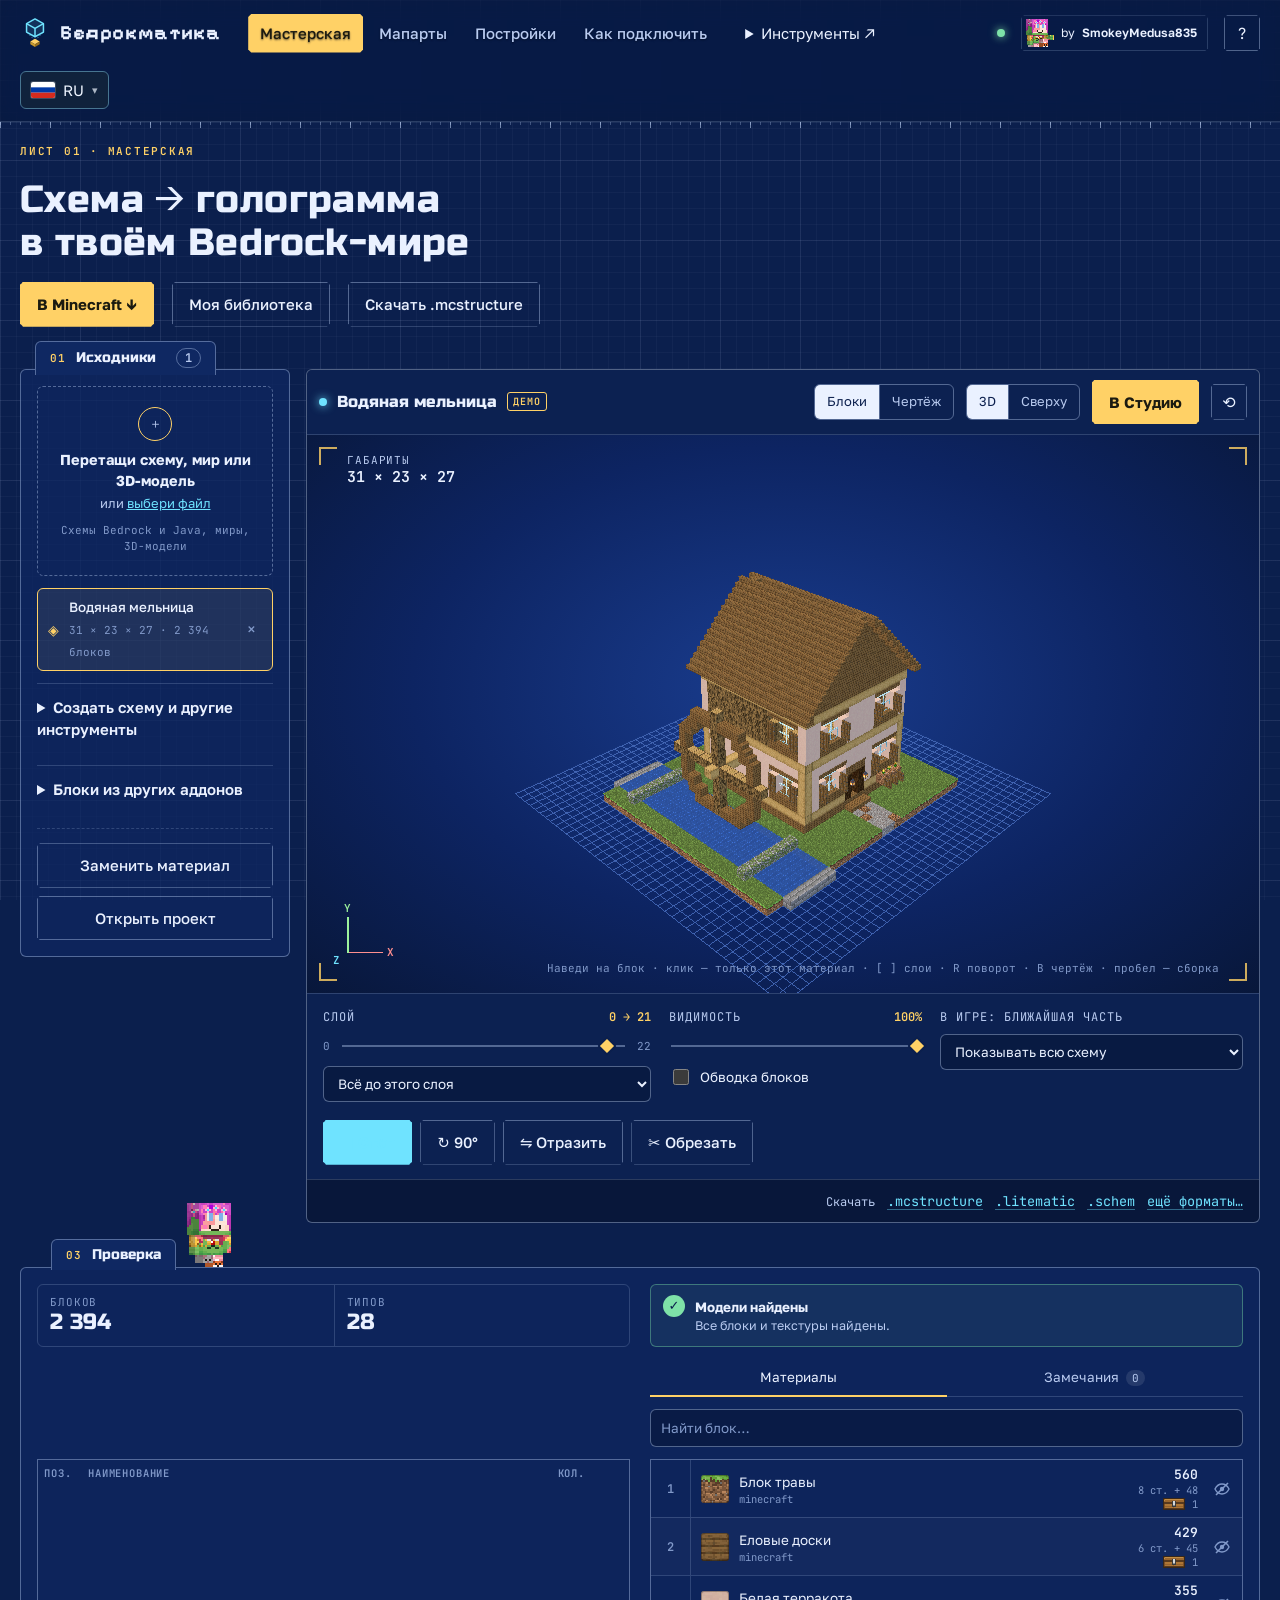
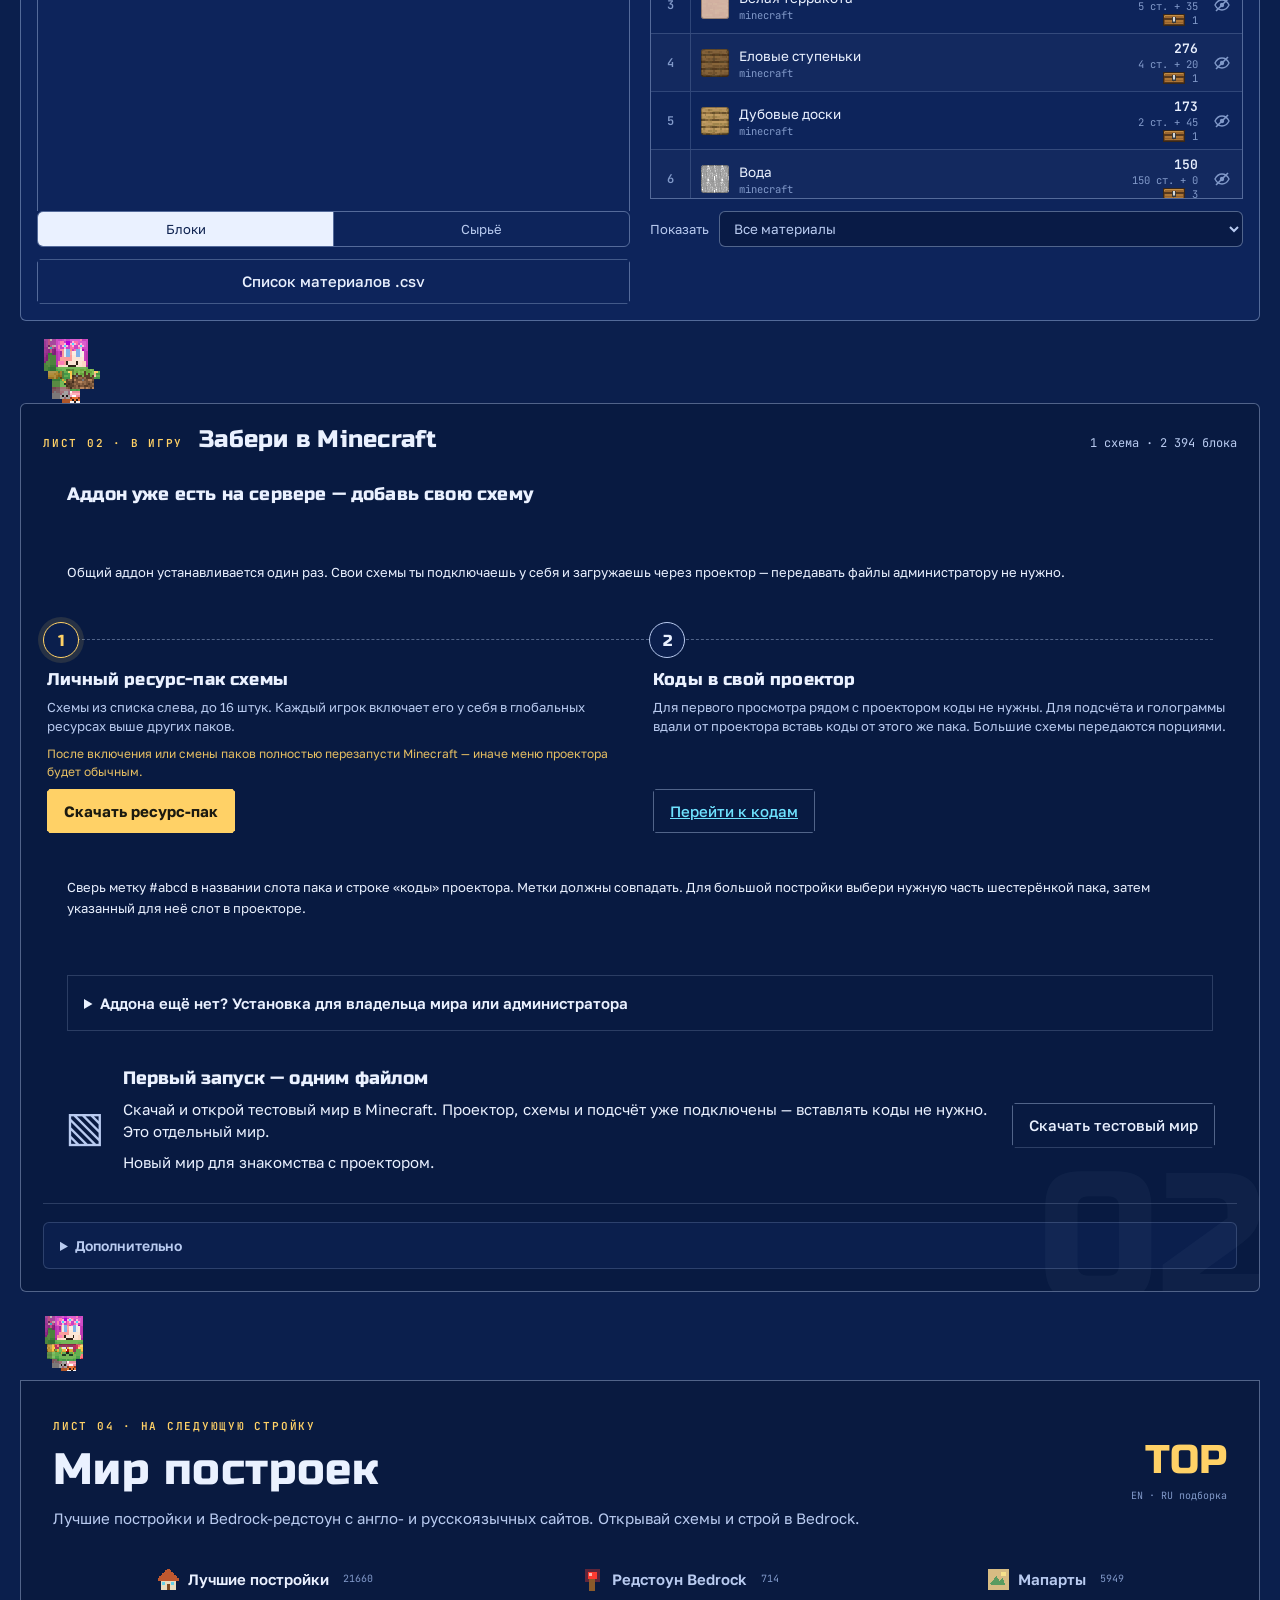
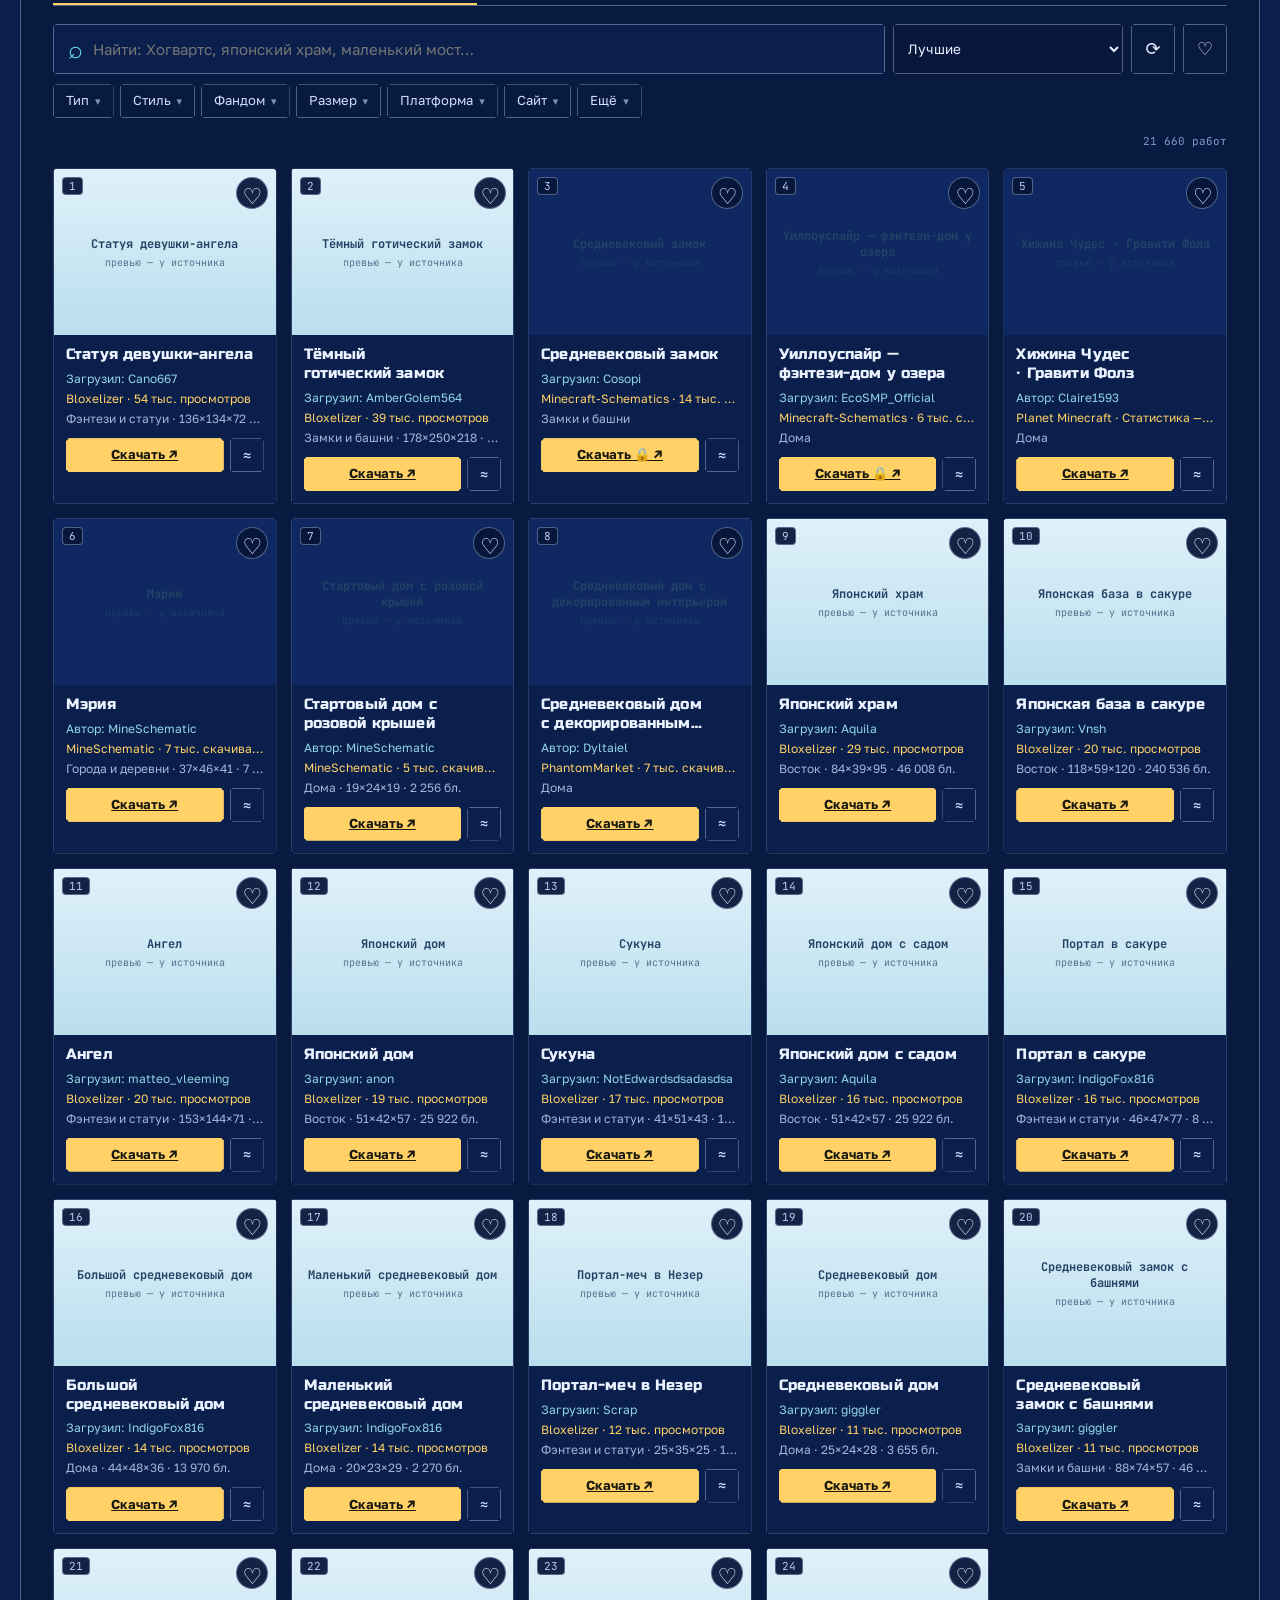
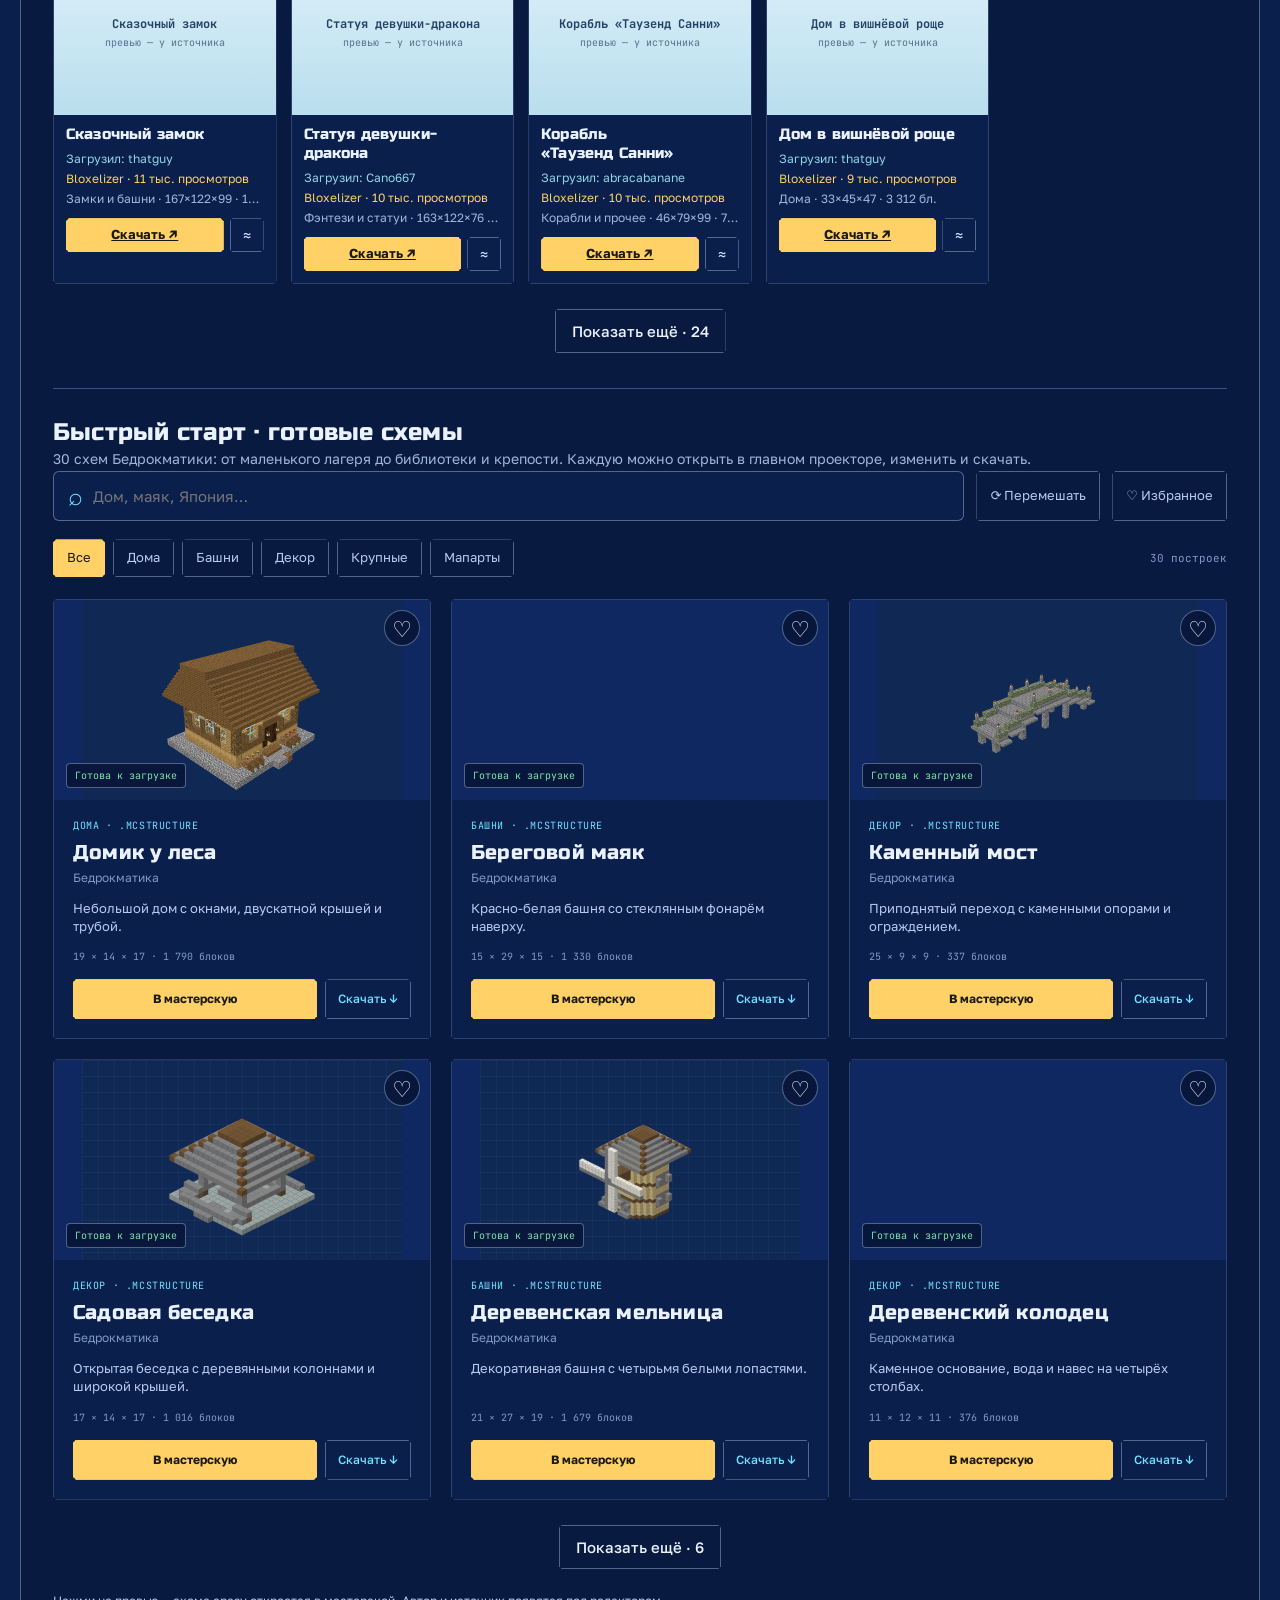
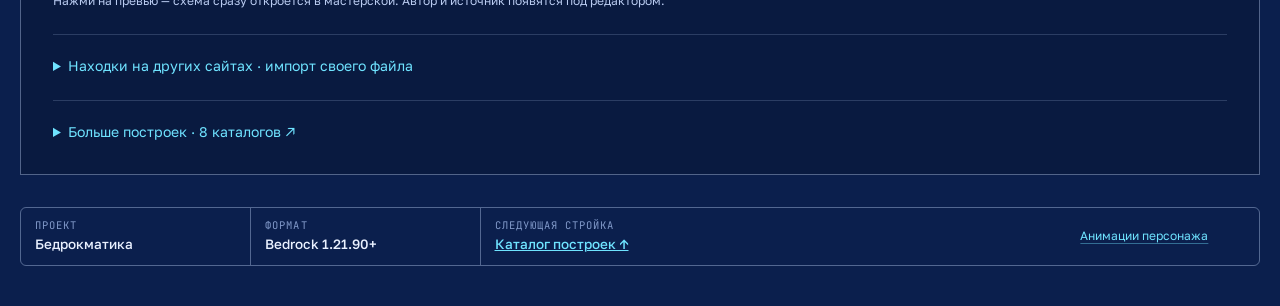
==== index.html @ 1781a067 "Publish Bedrockmatika static website" ====
<!doctype html><html lang="ru"><head><meta charset="utf-8"><meta name="viewport" content="width=device-width,initial-scale=1"><meta name="theme-color" content="#0b1f4d">
<meta name="description" content="Схемы, голограммы и мапарты для Minecraft Bedrock. Аддон проектора ставится на сервер один раз, каждый игрок подключает свой ресурс-пак. Всё считается в браузере.">
<title>Бедрокматика — чертежи для Minecraft Bedrock</title>
<link rel="icon" href="favicon.svg?v=20261025" type="image/svg+xml"><link rel="manifest" href="manifest.webmanifest"><link rel="apple-touch-icon" href="icon-192.png">
<link rel="preconnect" href="https://fonts.googleapis.com"><link rel="preconnect" href="https://fonts.gstatic.com" crossorigin>
<link rel="stylesheet" href="https://fonts.googleapis.com/css2?family=Golos+Text:wght@400;500;700&family=JetBrains+Mono:wght@400;600&family=Pixelify+Sans:wght@500;700&family=Russo+One&display=swap">
<link rel="stylesheet" href="style.css?v=20261024a"></head><body>

<header class="topbar">
 <a class="brand" href="./"><svg class="brandmark" viewBox="0 0 32 32" aria-hidden="true"><g class="bm-beam"><line x1="16" y1="24" x2="7" y2="15"/><line x1="16" y1="24" x2="25" y2="15"/></g><g class="bm-holo"><polygon points="16,1 25,6 25,15 16,20 7,15 7,6"/><polyline points="7,6 16,11 25,6"/><line x1="16" y1="11" x2="16" y2="20"/></g><polygon class="bm-top" points="16,22 21,25 16,28 11,25"/><polygon class="bm-left" points="11,25 16,28 16,31 11,28"/><polygon class="bm-right" points="16,28 21,25 21,28 16,31"/></svg><span class="brand-name">Бедрокматика</span></a>
 <nav class="tabs-main" aria-label="Разделы"><button class="nav active" id="workspaceNav">Мастерская</button><button class="nav" id="mapartsNav">Мапарты</button><button class="nav" id="catalogNav">Постройки</button><button class="nav" id="helpNav">Как подключить</button></nav>
<details class="tools-menu"><summary>Инструменты ↗</summary><div class="tools-cards"><a href="https://mineutils.net/tools/armor-trim-visualizer/" target="_blank" rel="noopener noreferrer"><img class="tool-preview" src="tool-armor.svg" alt="Отделка брони" width="320" height="140" loading="lazy"><strong>Отделка брони · MineUtils ↗</strong><small>Подбери материал и узор отделки на 3D-модели со своим скином.</small></a><a href="https://www.blockpalettes.com/" target="_blank" rel="noopener noreferrer"><img class="tool-preview" src="tool-palette.svg" alt="Палитра блоков" width="320" height="140" loading="lazy"><strong>Палитры блоков ↗</strong><small>Найди красивые сочетания блоков для стен, крыш и дорожек.</small></a><a href="https://www.chunkbase.com/apps/seed-map" target="_blank" rel="noopener noreferrer"><img class="tool-preview" src="tool-seed-map.svg" alt="Карта биомов" width="320" height="140" loading="lazy"><strong>Карта сида · Chunk Base ↗</strong><small>Найди биомы и структуры по сиду. Выбери Bedrock и версию своего мира.</small></a><a href="https://mctools.gg/banner-generator" target="_blank" rel="noopener noreferrer"><img class="tool-preview" src="tool-banner.svg" alt="Узоры знамён" width="320" height="140" loading="lazy"><strong>Мастер знамён · MCTools ↗</strong><small>Собери узор и получи рецепт для ткацкого станка. Команды сайта — для Java.</small></a></div></details> <span class="local-badge" title="Файлы не покидают браузер"><i></i><span>Файлы не покидают браузер</span></span>
 <a class="maker" title="Проекты SmokeyMedusa835 на CurseForge" href="https://www.curseforge.com/members/smokeymedusa835/projects" target="_blank" rel="noopener noreferrer"><img src="smokey-avatar.png" alt="" width="28" height="28">by <b>SmokeyMedusa835</b></a>
 <button class="icon-btn" id="aboutBtn" aria-label="Помощь">?</button>
</header>

<main>
<div id="workshopSection">

<section class="hero">
 <div class="hero-text">
  <span class="sheet-no">ЛИСТ 01 · МАСТЕРСКАЯ</span>
  <h1>Схема → голограмма<br>в&nbsp;твоём Bedrock-мире</h1>
  <div class="hero-actions"><button class="btn primary" id="heroExport" type="button">В Minecraft ↓</button><button class="btn ghost" id="heroStructure" type="button" title="Структура Minecraft Bedrock выбранной схемы">Скачать .mcstructure</button><button class="link-btn" id="heroHelp" hidden>Как подключить в игре →</button></div>
 </div>
</section>

<div class="workspace">
 <aside class="panel sources">
  <div class="panel-title"><span>01</span>Исходники <em id="fileCount">1</em></div>
  <label class="dropzone" id="structureDrop"><input id="structureInput" type="file" accept=".mcstructure,.litematic,.schem,.schematic,.nbt,.dat,.zip,.mcworld,.glb,.gltf,.obj,.stl" multiple>
   <span class="drop-icon" aria-hidden="true">＋</span><strong>Перетащи схему, мир или 3D-модель</strong><span>или <u>выбери файл</u></span>
   <small>Схемы Bedrock и Java, миры, 3D-модели</small></label>
  <div id="structureList" class="file-list"></div>
  <p id="mapartHint" class="hint" role="status"></p>
  <details class="source-more"><summary>Создать схему и другие инструменты</summary>
  <button type="button" class="shape-entry" id="shapeBtn"><span class="shape-entry-icon" aria-hidden="true">◆</span><span class="shape-entry-text"><strong>Редактор фигур</strong><small>Собери постройку из башен, куполов, арок и стен. Станет схемой для голограммы</small></span></button>
  <div class="row-actions"><button class="link-btn" id="mapartBtn">Мапарт из картинки</button><button class="link-btn" id="demoBtn">Другое демо</button><button class="link-btn" id="showcaseBtn" title="Все блоки Bedrock с вариантами направлений. В тестовом мире рядом с каждой клеткой встанет настоящий блок и табличка с названием">Витрина блоков</button></div>

  </details>
  <details class="source-more"><summary>Блоки из других аддонов</summary>
  <div class="panel-title sub"><span>02</span>Аддоны <small>по желанию</small></div>
  <label class="dropzone compact" id="addonDrop"><input id="addonInput" type="file" accept=".mcaddon,.mcpack,.zip" multiple><strong>Добавить аддон</strong><small>mcaddon · mcpack · zip, открытые BP + RP</small></label>
  <p id="addonSupport" class="empty"></p>
  <div id="addonList" class="file-list"></div>
  </details>

  <div class="panel-foot"><button class="btn ghost full" id="variantBtn">Заменить материал</button><button class="btn ghost full" id="loadProject">Открыть проект</button><input id="projectInput" type="file" accept=".voxel,.zip" hidden></div>
 </aside>

 <section class="viewer">
  <div class="viewer-bar">
   <div class="viewer-title"><span class="live-dot" aria-hidden="true"></span><strong id="previewTitle">Лесная башня</strong><span class="tag" id="demoTag">ДЕМО</span></div>
   <div class="seg" role="group" aria-label="Отрисовка"><button id="viewTex" class="selected" title="Текстуры блоков">Блоки</button><button id="viewPlan" title="Синие клетки, как голограмма в игре (B)">Чертёж</button></div>
   <div class="seg" role="group" aria-label="Вид"><button id="view3d" class="selected">3D</button><button id="viewTop">Сверху</button></div>
   <button class="icon-btn" id="resetCamera" title="Вернуть камеру" aria-label="Вернуть камеру">⟲</button>
  </div>
  <div class="canvas-wrap" id="canvasWrap">
   <canvas id="preview" aria-label="Трёхмерная схема постройки"></canvas>
   <span class="corner tl" aria-hidden="true"></span><span class="corner tr" aria-hidden="true"></span><span class="corner bl" aria-hidden="true"></span><span class="corner br" aria-hidden="true"></span>
   <div class="dim-label"><span>Габариты</span><b id="dimensions">17 × 19 × 17</b></div>
   <div class="axes" aria-hidden="true"><span class="ax-x">X</span><span class="ax-y">Y</span><span class="ax-z">Z</span></div>
   <div class="render-note" id="renderNote" hidden></div>
   <div class="hover-tip" id="hoverTip" hidden></div>
   <div class="view-help"><span class="view-help-desktop">Наведи на блок · клик — только этот материал · [ ] слои · R поворот · B чертёж · пробел — сборка</span><span class="view-help-touch">Поверни и приблизь постройку жестами. Коснись блока, чтобы показать только его материал.</span></div>
  </div>
  <div class="build-credit" id="buildCredit" hidden></div>
  <div class="viewer-controls">
   <div class="ctrl ctrl-layer"><label for="layerRange">Слой <b id="layerLabel">Вся постройка</b></label>
    <div class="range-row"><span>0</span><input id="layerRange" type="range" min="-1" max="18" value="-1"><span id="maxLayer">18</span></div>
    <select id="layerMode" aria-label="Режим слоёв"><option value="single">Только этот слой</option><option value="below">Всё до этого слоя</option></select></div>
   <div class="ctrl"><label for="opacity">Видимость <b id="opacityLabel">100%</b></label><input id="opacity" type="range" min="20" max="100" value="100">
    <label class="check"><input id="outlineEnabled" type="checkbox"><span>Обводка блоков</span></label></div>
   <div class="ctrl"><label for="nearRadius" title="Настройка ресурс-пака: рисовать только часть схемы рядом с игроком. Модели целиком остаются в памяти. В игре ещё не проверено.">В игре: ближайшая часть</label><select id="nearRadius"><option value="0">Показывать всю схему</option><option value="8">Слабое устройство · 8 блоков</option><option value="16">Слабое устройство · 16 блоков</option><option value="24">Ближайшие 24 блока</option><option value="32">Ближайшие 32 блока</option></select></div><div class="ctrl ctrl-buttons"><button class="btn primary" id="playLayers" aria-pressed="false">▶ Собрать</button><button class="btn ghost" id="rotateBtn">↻ 90°</button><button class="btn ghost" id="mirrorBtn" aria-pressed="false">⇋ Отразить</button><button class="btn ghost" id="cropBtn" aria-pressed="false" title="Отрезать лишнее: гору, землю, соседние постройки">✂ Обрезать</button></div>
   <div class="ctrl crop-panel" id="cropPanel" hidden><span class="crop-title">Оставить только рамку — тяни «от» и «до». В 3D видно, что останется.</span><div class="frame-row"><b>X</b><input type="range" id="cropX1" aria-label="X: от"><input type="range" id="cropX2" aria-label="X: до"><span id="cropLabelX" class="mono"></span></div><div class="frame-row"><b>Y</b><input type="range" id="cropY1" aria-label="Y: от"><input type="range" id="cropY2" aria-label="Y: до"><span id="cropLabelY" class="mono"></span></div><div class="frame-row"><b>Z</b><input type="range" id="cropZ1" aria-label="Z: от"><input type="range" id="cropZ2" aria-label="Z: до"><span id="cropLabelZ" class="mono"></span></div><div class="crop-actions"><button class="btn primary" id="cropApply">Применить</button><button class="btn ghost" id="cropCancel">Отмена</button><button class="btn ghost" id="cropUndo" hidden>↶ Вернуть как было</button></div></div>
  </div>
  <div class="viewer-foot"><span></span><span class="downloads">Скачать <button class="link-btn" id="downloadStructure">.mcstructure</button><button class="link-btn" id="downloadLitematic" title="Для Litematica на Java">.litematic</button><button class="link-btn" id="downloadSchem" title="Для WorldEdit на Java">.schem</button><button class="link-btn" id="saveProject" title="Все схемы ZIP, готовый мир .mcworld, резервная копия .voxel">ещё форматы…</button></span></div>
 </section>

 <aside class="panel check-panel">
  <div class="panel-title"><span>03</span>Проверка</div>
  <div class="panel-walkway" aria-hidden="true"><div class="panel-walker"><img src="mascot/walk-still.png?v=2" data-mascot-animated="mascot/walk.png?v=2" data-mascot-still="mascot/walk-still.png?v=2" alt="" width="44" height="64" decoding="async"></div></div>
  <div class="stats"><div><span>Блоков</span><strong id="totalBlocks">—</strong></div><div><span>Типов</span><strong id="totalMaterials">—</strong></div></div>
  <div class="compat" id="compatibility"><span class="status-symbol">✓</span><div><strong id="compatTitle">Схема прочитана</strong><p id="compatDescription">Проверяем модели и текстуры.</p></div></div>
  <div class="tabs" role="tablist"><button class="tab active" id="materialsTab">Материалы</button><button class="tab" id="reportTab">Замечания <span id="issueCount">0</span></button></div>
  <input class="search" id="materialSearch" type="search" placeholder="Найти блок…" aria-label="Поиск материала">
  <div class="spec-head" id="specHead" aria-hidden="true"><span>Поз.</span><span>Наименование</span><span>Кол.</span><span></span></div>
  <div id="materials" class="materials-list"></div><div id="hiddenTypes" class="hidden-types" hidden></div><div id="report" class="report-list" hidden></div>
  <div class="seg full" role="group" aria-label="Режим списка"><button id="blocksMode" class="selected">Блоки</button><button id="rawMode">Сырьё</button></div>
  <p class="hint" id="rawNote" hidden></p>
  <div class="filter-row"><label for="blockFilter">Показать</label><select id="blockFilter"><option value="all">Все материалы</option></select></div>
  <button class="btn ghost full" id="downloadMaterials">Список материалов .csv</button>
 </aside>
</div>

<div class="export-frame">
 <div class="section-walkway export-traveller" data-mascot-track aria-hidden="true"><div class="section-walker"><img src="mascot/blockwalk-still.png" data-mascot-animated="mascot/blockwalk.png" data-mascot-still="mascot/blockwalk-still.png" alt="" width="56" height="64" decoding="async"></div></div>
<section class="export">
 <div class="export-head"><span class="sheet-no">ЛИСТ 02 · В ИГРУ</span><h2>Забери в Minecraft</h2><p id="exportSummary" class="export-summary" role="status"></p></div>

 <div class="export-body">
  <h3 class="route-title">Аддон уже есть на сервере — добавь свою схему</h3><p class="route-match">Общий аддон устанавливается один раз. Свои схемы ты подключаешь у себя и загружаешь через проектор — передавать файлы администратору не нужно.</p><ol class="route">

   <li class="stop main"><span class="balloon">1</span><h3>Личный ресурс-пак схемы</h3><p>Схемы из списка слева, до 16 штук. Каждый игрок включает его у себя в глобальных ресурсах выше других паков.</p><p class="stop-note">После включения или смены паков полностью перезапусти Minecraft — иначе меню проектора будет обычным.</p><button class="btn primary" id="packExport">Скачать ресурс-пак</button></li>
   <li class="stop"><span class="balloon">2</span><h3>Коды в свой проектор</h3><p>Для первого просмотра рядом с проектором коды не нужны. Для подсчёта и голограммы вдали от проектора вставь коды от этого же пака. Большие схемы передаются порциями.</p><a class="btn ghost" href="#codesSection" id="showCodes">Перейти к кодам</a></li>
  </ol>
  <p class="route-match">Сверь метку #abcd в названии слота пака и строке «коды» проектора. Метки должны совпадать. Для большой постройки выбери нужную часть шестерёнкой пака, затем указанный для неё слот в проекторе.</p>
  <details class="server-setup"><summary>Аддона ещё нет? Установка для владельца мира или администратора</summary><div class="server-setup-body"><h3>Общий аддон — один раз</h3><p>Владелец мира или администратор включает BP и базовый RP. Затем каждый игрок добавляет свои схемы самостоятельно.</p><button class="btn ghost" id="baseExport">Скачать общий аддон .mcaddon</button><div class="install-bundle"><div><h3>Первый раз в своём мире?</h3><p>Аддон и текущие схемы — одним файлом. После импорта подключи паки по шагам ниже. Коды для подсчёта вставляются отдельно.</p></div><button class="btn primary" id="bundleExport" type="button">Скачать комплект .mcaddon</button></div></div></details>
  <div id="packReceipt" class="pack-receipt" role="status" hidden></div>
 </div>
 <div class="quick-world"><span aria-hidden="true">▧</span><div><h3>Первый запуск — одним файлом</h3><p>Скачай и открой тестовый мир в Minecraft. Проектор, схемы и подсчёт уже подключены — вставлять коды не нужно. Это отдельный мир.</p><p id="worldHint" role="status"></p></div><button class="btn ghost" id="worldExport">Скачать тестовый мир</button></div>
 <details class="export-more" id="exportMore"><summary>Дополнительно</summary><div class="export-more-body">
  <section id="codesSection"><h3>Подсчёт блоков в игре</h3><p>Чтобы проектор считал поставленные блоки, передай ему коды один раз: «Схемы → Загрузить данные выбранной схемы». Коды всех схем пака вставляются за раз, каждая схема встаёт в свой слот и сохраняется в мире — любой твой проектор выберет её из «Загруженных схем». Большие паки копируются порциями — по одной вставке.</p><label class="field">Размер порции<select id="codePortion"><option value="20000">20 000 символов — надёжно</option><option value="50000">50 000 символов — меньше вставок</option><option value="100000">100 000 символов — если игра не виснет</option><option value="100">100 символов — если в игре меню обычное (BM_LIST)</option></select></label><div class="code-nav"><button type="button" class="btn ghost" id="codePrev" aria-label="Предыдущая порция">Назад</button><span id="codeIndex" class="mono" role="status">Порция 1</span><button type="button" class="btn ghost" id="codeNext" aria-label="Следующая порция">Следующая порция</button><button class="btn ghost" id="copyProgress">Скопировать</button></div><p class="hint">Скопируй текущую порцию, вставь в проектор и дождись подтверждения. Затем нажми «Следующая порция». Повторное копирование выдаёт тот же код.</p><p id="codeCopyStatus" class="code-copy-status" role="status" aria-live="polite"></p><textarea id="manualCode" class="manual-code" readonly hidden aria-label="Текущая порция кода" spellcheck="false"></textarea><button class="btn ghost" id="progressExport">Скачать коды</button></section>
  <section><h3>Табличка материалов</h3><p>Показывает количества материалов и двойных сундуков (54 стака, округление вверх). Для предметов аддонов без известного размера стака принято 64 (*).</p></section>
 </div></details>
</section>
</div>

<section id="catalog" class="build-catalog" aria-labelledby="catalogTitle">
 <div class="section-walkway catalog-traveller" data-mascot-track aria-hidden="true"><div class="section-walker"><img src="mascot/skip-still.png" data-mascot-animated="mascot/skip.png" data-mascot-still="mascot/skip-still.png" alt="" width="38" height="64" decoding="async"></div></div>
 <div class="catalog-heading"><div><span class="sheet-no">ЛИСТ 04 · НА СЛЕДУЮЩУЮ СТРОЙКУ</span><h2 id="catalogTitle">Мир построек</h2><p>Лучшие постройки и Bedrock-редстоун с англо- и русскоязычных сайтов. Открывай схемы и строй в Bedrock.</p></div><span class="catalog-total">TOP<br><small>EN · RU подборка</small></span></div>
 <section id="topCatalog" class="top-catalog" aria-labelledby="topTitle"><h3 id="topTitle" class="visually-hidden">Подборка лучших работ</h3><div id="topTabs" class="top-tabs" role="tablist" aria-label="Разделы подборки"><button id="topTab-build" type="button" role="tab" data-top-tab="build" aria-controls="topPanel"><svg class="top-tab-icon" viewBox="0 0 16 16" aria-hidden="true"><path fill="#c0582f" d="M7 1h2v1h1v1h1v1h1v1h1v1h1v1h1v2H1V7h1V6h1V5h1V4h1V3h1V2h1z"/><path fill="#e8dcc0" d="M3 9h10v6H3z"/><path fill="#7a4a24" d="M7 11h2v4H7z"/><path fill="#65d2e9" d="M4 10h2v2H4zM10 10h2v2h-2z"/></svg><span>Лучшие постройки</span> <small></small></button><button id="topTab-redstone" type="button" role="tab" data-top-tab="redstone" aria-controls="topPanel"><svg class="top-tab-icon" viewBox="0 0 16 16" aria-hidden="true"><path fill="#ff3b30" opacity=".35" d="M3 1h10v9H3z"/><path fill="#8a5a2b" d="M6 8h4v8H6z"/><path fill="#ff3b30" d="M5 3h6v5H5z"/><path fill="#ffb3ab" d="M6 4h2v2H6z"/></svg><span>Редстоун Bedrock</span> <small></small></button><button id="topTab-mapart" type="button" role="tab" data-top-tab="mapart" aria-controls="topPanel"><svg class="top-tab-icon" viewBox="0 0 16 16" aria-hidden="true"><path fill="#d7bc83" d="M1 1h14v14H1z"/><path fill="#5a9b60" d="M3 11l4-5 2 3 2-2 2 5H3z"/><path fill="#f6e18b" d="M10 3h3v3h-3z"/></svg><span>Мапарты</span> <small></small></button></div><div id="topPanel" role="tabpanel">
 <div class="cat-bar"><label class="catalog-search cat-search"><span aria-hidden="true">⌕</span><input id="topSearch" type="search" maxlength="120" placeholder="Найти: Хогвартс, японский храм, маленький мост…" aria-label="Поиск по подборке"></label><select id="topSort" aria-label="Сортировка"><option value="recommended">Лучшие</option><option value="popular">Популярные у источников</option><option value="downloads">Больше скачиваний</option><option value="views">Больше просмотров</option><option value="newest">Новые</option><option value="small">Сначала маленькие</option><option value="large">Сначала большие</option><option value="random">Вперемешку</option><option value="title">По названию А–Я</option></select><button type="button" id="topShuffle" class="cat-icon" title="Перемешать — другие работы">⟳</button><button type="button" id="topFavorites" class="cat-icon" aria-pressed="false" title="Только избранное">♡</button></div>
 <div class="cat-facets" id="topFacets" role="group" aria-label="Фильтры подборки"></div>
 <div class="cat-status"><div id="topActiveFilters" class="cat-active" aria-label="Выбранные условия"></div><span id="topCount" class="top-count" role="status" aria-live="polite"></span><button type="button" id="topReset" class="cat-reset">Сбросить всё</button></div>
 <p id="topIntro" class="top-intro"></p>
 <div id="topGrid" class="catalog-grid top-grid"></div>
 <div id="topEmpty" class="catalog-empty" hidden><h3>Ничего не нашлось</h3><p>Попробуй другое слово — английские названия тоже ищутся — или убери условие выше.</p></div>
 <div class="catalog-more-wrap"><button id="topMore" type="button" class="btn ghost">Показать ещё</button></div>

</div></section><div class="local-heading"><h3>Быстрый старт · готовые схемы</h3><p>30 схем Бедрокматики: от маленького лагеря до библиотеки и крепости. Каждую можно открыть в главном проекторе, изменить и скачать.</p></div><div class="catalog-toolbar"><label class="catalog-search"><span aria-hidden="true">⌕</span><input id="catalogSearch" type="search" placeholder="Дом, маяк, Япония…" aria-label="Поиск построек"></label><select id="catalogSource" aria-label="Источник построек" hidden></select><button type="button" id="catalogShuffle" class="catalog-chip">⟳ Перемешать</button><button type="button" id="catalogFavorites" class="catalog-chip" aria-pressed="false">♡ Избранное</button></div>
 <div class="catalog-filter-row"><div class="catalog-filters" id="catalogFilters" role="group" aria-label="Категории построек"></div><span id="catalogCount" role="status" aria-live="polite"></span></div>
 <div id="catalogGrid" class="catalog-grid"></div>
 <div id="catalogEmpty" class="catalog-empty" hidden><h3>Пока ничего не нашлось</h3><p>Попробуй другое название или убери фильтры.</p><button id="catalogReset" type="button" class="btn ghost">Сбросить фильтры</button></div>
 <div class="catalog-more-wrap"><button id="catalogMore" type="button" class="btn ghost">Показать ещё</button></div>
 <p class="catalog-how">Нажми на превью — схема сразу откроется в мастерской. Автор и источник появятся под редактором.</p>
 <details class="catalog-source-details"><summary>Находки на других сайтах · импорт своего файла</summary><p>Для этих работ прямое подключение пока недоступно. Скачай файл на странице проекта и выбери его здесь — подпись автора сохранится вместе с проектом.</p><div id="catalogReferences" class="catalog-references"></div></details>
 <details class="catalog-source-details"><summary>Больше построек · 8 каталогов ↗</summary><div id="catalogSources" class="catalog-sources"></div><p>Страницы источников проверены 22 октября 2026. Доступность и условия скачивания могут меняться.</p></details>
 <noscript><p>Для поиска и готовых схем включи JavaScript. Каталоги: <a href="https://mc-schematics.com/">mc-schematics</a>, <a href="https://www.shulkr.com/en">Shulkr</a>, <a href="https://bloxelizer.com/schematics">Bloxelizer</a>.</p></noscript>
</section>

<footer class="stamp">
 <div><span>Проект</span><b>Бедрокматика</b></div>
 <div><span>Формат</span><b>Bedrock 1.21.90+</b></div>
 <div><span>Следующая стройка</span><b><a href="#catalog">Каталог построек ↑</a></b></div>
<button type="button" class="link-btn mascot-motion" id="mascotMotion" aria-pressed="false">Анимации персонажа</button></footer>
</div>

<section id="mapartSection" hidden>
 <section class="intro"><div class="intro-text"><span class="sheet-no">ЛИСТ 03 · МАПАРТЫ</span><h1>Картинка → карта из блоков</h1></div></section>
 <div class="mapart-studio">
  <aside class="panel mapart-tools">
   <label class="dropzone" id="mapartDrop"><input id="mapStudioInput" type="file" accept="image/*,.nbt,.dat,.schem,.schematic,.litematic,.mcstructure,.zip" multiple><span class="drop-icon" aria-hidden="true">＋</span><strong>Картинка или карта</strong><small>png · jpg · nbt · dat · zip</small></label>
   <label class="field">Размер<select id="mapSize"><option value="1x1">1 × 1 карта · 128 × 128</option><option value="2x1">2 × 1 · 256 × 128</option><option value="1x2">1 × 2 · 128 × 256</option><option value="2x2">2 × 2 · 256 × 256</option><option value="custom">Свой размер…</option></select></label>
   <div class="field map-custom" id="mapCustom" hidden>Карт по ширине и высоте<div class="map-custom-row"><input id="mapCustomW" type="number" min="1" max="16" value="3" aria-label="Карт по ширине"><span>×</span><input id="mapCustomH" type="number" min="1" max="16" value="2" aria-label="Карт по высоте"></div><small id="mapCustomNote" class="mono"></small></div>
   <label class="field">Кадрирование<select id="mapFit"><option value="fill">Заполнить</option><option value="fit">Вместить</option></select></label>
   <label class="field">Обрезать слева<input id="mapCropLeft" type="range" min="0" max="45" value="0"></label>
   <label class="field">Обрезать справа<input id="mapCropRight" type="range" min="0" max="45" value="0"></label>
   <label class="field">Обрезать сверху<input id="mapCropTop" type="range" min="0" max="45" value="0"></label>
   <label class="field">Обрезать снизу<input id="mapCropBottom" type="range" min="0" max="45" value="0"></label>
   <div class="field">Режим<div class="seg full" role="group" aria-label="Режим мапарта"><button id="mapFlat" class="selected" type="button">Плоский</button><button id="mapStairs" type="button">Лестница · ×3 оттенка</button></div></div>
   <label class="field">Блоки<select id="mapPalette"><option value="all">Шерсть, бетон, терракота</option><option value="full">Все цвета карты</option><option value="wool">Только шерсть</option><option value="concrete">Только бетон</option><option value="terracotta">Только терракота</option><option value="custom">Свой набор</option></select></label>
   <details class="map-colors" id="mapColorsBox"><summary>Блок для каждого цвета <span id="mapColorCount" class="mono"></span></summary><div id="mapColors"></div></details>
   <label class="field">Дизеринг<select id="mapDither"></select></label>
   <label class="field">Подбор цвета<select id="mapColorSpace"><option value="lab">Как видит глаз (Lab)</option><option value="rgb">Быстрый (RGB)</option></select></label>
   <label class="field">Яркость<input id="mapBrightness" type="range" min="-50" max="50" value="0"></label>
   <label class="field">Контраст<input id="mapContrast" type="range" min="-50" max="100" value="0"></label>
   <label class="field">Насыщенность<input id="mapSaturation" type="range" min="-100" max="100" value="0"></label>
   <label class="field">Секции в мастерской<select id="mapTile"><option value="whole">Целиком, если до 100 000 блоков</option><option value="128">128 × 128 — меньше слотов</option><option value="64">64 × 64 — ближе к проектору</option></select></label>
   <label class="check"><input id="mapGrid" type="checkbox"><span>Сетка карт</span></label>
  </aside>
  <div class="mapart-board">
   <div class="viewer-bar"><strong>Чертёж мапарта</strong><span id="mapartStats" class="mono">128 × 128</span></div>
   <div id="mapartEmpty" class="mapart-empty"><span aria-hidden="true">▦</span><h2>Добавь картинку</h2><p>Или готовую карту .dat / схему</p></div>
   <div id="mapartPreview" hidden><div class="mapart-pixels"><canvas id="mapartCanvas" aria-label="Предпросмотр мапарта"></canvas></div></div>
   <div class="mapart-actions"><button class="btn primary" id="mapToWorkshop" disabled>В мастерскую</button><button class="btn ghost" id="mapNBT" disabled>.nbt</button><button class="btn ghost" id="mapDAT" disabled>.dat</button><button class="btn ghost" id="mapPNG" disabled>PNG</button></div>
  </div>
  <aside class="panel mapart-materials"><div class="panel-title">Материалы</div><div id="mapartMaterials"><p class="hint">Появятся после загрузки</p></div></aside>
 </div>
</section>
</main>

<div id="toast" role="status" aria-live="polite" hidden></div>

<dialog id="helpDialog"><button class="icon-btn dialog-close" id="closeHelp" aria-label="Закрыть">×</button>
 <span class="sheet-no">КАК ПОДКЛЮЧИТЬ</span><h2>Один аддон на сервер.<br>Свои схемы у каждого.</h2>
 <ol class="help-visual">
  <li class="help-card"><svg viewBox="0 0 160 96" aria-hidden="true"><rect x="14" y="24" width="50" height="50" rx="4" fill="#163a7a" stroke="#6fe3ff"/><text x="39" y="46" text-anchor="middle" font-size="12" fill="#6fe3ff" font-family="monospace">BP</text><text x="39" y="63" text-anchor="middle" font-size="12" fill="#ffd166" font-family="monospace">RP</text><path d="M72 49h22m-7-7 7 7-7 7" stroke="#eaf1ff" stroke-width="3" fill="none"/><rect x="104" y="30" width="42" height="40" fill="#7a5530"/><rect x="104" y="30" width="42" height="12" fill="#5fae3c"/></svg><strong>Аддон — один раз на мир</strong><span>Владелец мира или администратор подключает BP и RP один раз. Если аддон уже есть, сразу скачивай личный пак схемы.</span></li>
  <li class="help-card"><svg viewBox="0 0 160 96" aria-hidden="true"><rect x="20" y="14" width="96" height="20" rx="3" fill="#163a7a" stroke="#ffd166"/><path d="M30 29l6-10 6 10z" fill="#6fe3ff"/><rect x="48" y="21" width="58" height="6" rx="2" fill="#ffd166"/><rect x="20" y="40" width="96" height="18" rx="3" fill="#10264f"/><rect x="30" y="46" width="70" height="6" rx="2" fill="#33508f"/><rect x="20" y="64" width="96" height="18" rx="3" fill="#10264f"/><rect x="30" y="70" width="60" height="6" rx="2" fill="#33508f"/><path d="M134 76V22m-8 8 8-8 8 8" stroke="#ffd166" stroke-width="3" fill="none"/></svg><strong>Пак схемы — каждому игроку</strong><span>Скачай ресурс-пак схемы и включи его в глобальных ресурсах выше других паков.</span></li>
  <li class="help-card"><svg viewBox="0 0 160 96" aria-hidden="true"><rect x="34" y="22" width="14" height="14" rx="1" fill="#eef3ff"/><rect x="18" y="38" width="14" height="14" rx="1" fill="#c9a26b"/><rect x="34" y="38" width="14" height="14" rx="1" fill="#eef3ff"/><rect x="50" y="38" width="14" height="14" rx="1" fill="#c9a26b"/><rect x="18" y="54" width="14" height="14" rx="1" fill="#6f5030"/><rect x="34" y="54" width="14" height="14" rx="1" fill="#6f5030"/><rect x="50" y="54" width="14" height="14" rx="1" fill="#6f5030"/><rect x="18" y="22" width="14" height="14" rx="1" fill="none" stroke="#33508f"/><rect x="34" y="22" width="14" height="14" rx="1" fill="none" stroke="#33508f"/><rect x="50" y="22" width="14" height="14" rx="1" fill="none" stroke="#33508f"/><rect x="18" y="38" width="14" height="14" rx="1" fill="none" stroke="#33508f"/><rect x="34" y="38" width="14" height="14" rx="1" fill="none" stroke="#33508f"/><rect x="50" y="38" width="14" height="14" rx="1" fill="none" stroke="#33508f"/><rect x="18" y="54" width="14" height="14" rx="1" fill="none" stroke="#33508f"/><rect x="34" y="54" width="14" height="14" rx="1" fill="none" stroke="#33508f"/><rect x="50" y="54" width="14" height="14" rx="1" fill="none" stroke="#33508f"/><path d="M74 49h18m-7-7 7 7-7 7" stroke="#eaf1ff" stroke-width="3" fill="none"/><rect x="104" y="34" width="36" height="34" fill="#b28a55"/><rect x="104" y="30" width="36" height="9" fill="#1d4c9b"/><rect x="104" y="34" width="5" height="34" fill="#6f5030"/><rect x="135" y="34" width="5" height="34" fill="#6f5030"/></svg><strong>Скрафти проектор</strong><span>Бумага, доски любого дерева и брёвна — на верстаке.</span></li>
  <li class="help-card"><svg viewBox="0 0 160 96" aria-hidden="true"><rect x="14" y="18" width="40" height="56" rx="4" fill="#163a7a" stroke="#6fe3ff"/><rect x="26" y="13" width="16" height="9" rx="2" fill="#6fe3ff"/><rect x="21" y="32" width="26" height="4" fill="#6fe3ff"/><rect x="21" y="42" width="22" height="4" fill="#6fe3ff"/><rect x="21" y="52" width="26" height="4" fill="#6fe3ff"/><path d="M62 47h20m-7-7 7 7-7 7" stroke="#eaf1ff" stroke-width="3" fill="none"/><rect x="90" y="18" width="58" height="56" rx="3" fill="#0b1f4d" stroke="#ffd166"/><rect x="97" y="34" width="44" height="12" fill="#5f5f5f"/><rect x="97" y="54" width="44" height="12" rx="2" fill="#c6c6c6"/></svg><strong>Передай коды — один раз</strong><span>Сайт: «Скопировать коды всех схем». Игра: Схемы → Загрузить данные → вставить.</span></li>
  <li class="help-card"><svg viewBox="0 0 160 96" aria-hidden="true"><g transform="translate(36 48)"><circle r="18" fill="none" stroke="#ffd166" stroke-width="8" stroke-dasharray="7 5"/><circle r="9" fill="#ffd166"/><circle r="4" fill="#0b1f4d"/></g><rect x="76" y="16" width="70" height="18" rx="3" fill="#10264f"/><rect x="76" y="39" width="70" height="18" rx="3" fill="#163a7a" stroke="#6fe3ff"/><rect x="76" y="62" width="70" height="18" rx="3" fill="#10264f"/><text x="84" y="29" font-size="10" fill="#9fb4dd" font-family="monospace">1</text><text x="84" y="52" font-size="10" fill="#6fe3ff" font-family="monospace">2 ✓</text><text x="84" y="75" font-size="10" fill="#9fb4dd" font-family="monospace">3</text></svg><strong>Большая постройка — одна часть за раз</strong><span>Шестерёнка у пака схемы → выбери часть. В проекторе выбери тот же слот.</span></li>
  <li class="help-card"><svg viewBox="0 0 160 96" aria-hidden="true"><rect x="20" y="20" width="18" height="18" fill="#4fd18b" fill-opacity="0.8" stroke="#6fe3ff" stroke-opacity=".6"/><rect x="40" y="20" width="18" height="18" fill="#4fd18b" fill-opacity="0.8" stroke="#6fe3ff" stroke-opacity=".6"/><rect x="60" y="20" width="18" height="18" fill="#6fe3ff" fill-opacity="0.18" stroke="#6fe3ff" stroke-opacity=".6"/><rect x="80" y="20" width="18" height="18" fill="#6fe3ff" fill-opacity="0.18" stroke="#6fe3ff" stroke-opacity=".6"/><rect x="100" y="20" width="18" height="18" fill="#6fe3ff" fill-opacity="0.18" stroke="#6fe3ff" stroke-opacity=".6"/><rect x="120" y="20" width="18" height="18" fill="#6fe3ff" fill-opacity="0.18" stroke="#6fe3ff" stroke-opacity=".6"/><rect x="20" y="40" width="18" height="18" fill="#4fd18b" fill-opacity="0.8" stroke="#6fe3ff" stroke-opacity=".6"/><rect x="40" y="40" width="18" height="18" fill="#ff5d5d" fill-opacity="0.85" stroke="#6fe3ff" stroke-opacity=".6"/><rect x="60" y="40" width="18" height="18" fill="#6fe3ff" fill-opacity="0.18" stroke="#6fe3ff" stroke-opacity=".6"/><rect x="80" y="40" width="18" height="18" fill="#4fd18b" fill-opacity="0.8" stroke="#6fe3ff" stroke-opacity=".6"/><rect x="100" y="40" width="18" height="18" fill="#6fe3ff" fill-opacity="0.18" stroke="#6fe3ff" stroke-opacity=".6"/><rect x="120" y="40" width="18" height="18" fill="#6fe3ff" fill-opacity="0.18" stroke="#6fe3ff" stroke-opacity=".6"/><rect x="20" y="60" width="18" height="18" fill="#4fd18b" fill-opacity="0.8" stroke="#6fe3ff" stroke-opacity=".6"/><rect x="40" y="60" width="18" height="18" fill="#4fd18b" fill-opacity="0.8" stroke="#6fe3ff" stroke-opacity=".6"/><rect x="60" y="60" width="18" height="18" fill="#4fd18b" fill-opacity="0.8" stroke="#6fe3ff" stroke-opacity=".6"/><rect x="80" y="60" width="18" height="18" fill="#6fe3ff" fill-opacity="0.18" stroke="#6fe3ff" stroke-opacity=".6"/><rect x="100" y="60" width="18" height="18" fill="#6fe3ff" fill-opacity="0.18" stroke="#6fe3ff" stroke-opacity=".6"/><rect x="120" y="60" width="18" height="18" fill="#6fe3ff" fill-opacity="0.18" stroke="#6fe3ff" stroke-opacity=".6"/></svg><strong>Строй по подсветке</strong><span>Зелёный — верно, красный — не тот блок. По всей постройке подсветка видна, когда коды загружены.</span></li>
 </ol>
 <details class="help-more"><summary>Подробнее: быстрые предметы и палка отладки</summary>
 <ol class="help-steps">
  <li><strong>Проектор.</strong> Найди «Проектор Бедрокматики» в творческом инвентаре, скрафти на верстаке (сверху по центру бумага, в середине бумага между двумя досками любого дерева, внизу три любых бревна) или выполни <code>/give @s bedrockmatika:projector</code>. Поставь и нажми на него.</li>
  <li><strong>Быстрые предметы.</strong> Нажми на проектор, держа: кирпич — вкл/выкл, палку — сдвиг туда, куда смотришь, медный слиток — поворот, кожу — следующий слой, флинт — режим слоёв, осколок аметиста — видимость, белый краситель — подсветка ошибок, железный слиток — прогресс. С приседанием — в обратную сторону.</li>
  <li><strong>Палка отладки</strong> (творческий режим, <code>/give @s bedrockmatika:debug_stick</code>). Выглядит как зачарованная палка, как в Java. Нажатие — следующее значение свойства блока, с приседанием — следующее свойство.</li>
  <li><strong>Табличка материалов.</strong> Показывает общее число блоков, количества материалов и необходимое число двойных сундуков. Прогресс, остаток и ошибки с таблички убраны.</li>
 </ol></details>
 <button class="btn primary" id="helpDone">Понятно</button></dialog>

<dialog id="shapeDialog" class="wide-dialog shape-editor"><button class="icon-btn dialog-close" id="closeShape" aria-label="Закрыть">×</button>
 <span class="sheet-no">РЕДАКТОР ФИГУР</span><h2>Собери постройку из фигур</h2>
 <p class="hint shape-hint">Ставь фигуры друг на друга, двигай их и вырезай пустоты — окна, двери, проходы. Готовая сцена станет схемой в «Исходниках»: её можно смотреть по слоям, собрать в голограмму и потом снова открыть здесь.</p>
 <div class="scene-bar">
  <div class="scene-parts" id="sceneParts" role="listbox" aria-label="Фигуры сцены"></div>
  <div class="scene-actions"><button type="button" class="btn" id="sceneAdd">+ Фигура сверху</button><button type="button" class="btn" id="sceneDup">Копия</button><button type="button" class="btn" id="sceneDel">Удалить</button></div>
 </div>
 <div class="scene-layout">
  <div class="shape-pick" id="shapeList" role="radiogroup" aria-label="Тип фигуры"></div>
  <div class="shape-form">
   <div class="shape-params">
    <label class="field" id="shapeSizeField">Диаметр<input id="shapeSize" type="number" min="1" max="256" value="15"></label>
    <label class="field" id="shapeHeightField">Высота<input id="shapeHeight" type="number" min="1" max="256" value="12"></label>
    <label class="field" id="shapeDepthField">Глубина<input id="shapeDepth" type="number" min="1" max="256" value="3"></label>
    <label class="field" id="shapeTubeField">Толщина кольца<input id="shapeTube" type="number" min="1" max="256" value="7"></label>
    <label class="field" id="shapeThicknessField">Толщина стенки<input id="shapeThickness" type="number" min="1" max="64" value="1"></label>
   </div>
   <label class="check" id="shapeHollowField"><input id="shapeHollow" type="checkbox" checked><span>Полая внутри</span></label>
   <label class="check"><input id="shapeCut" type="checkbox"><span>Вырезать: фигура делает пустоту в тех, что выше по списку</span></label>
   <div class="shape-params scene-pos">
    <label class="field">X<input id="sceneX" type="number" min="-512" max="512" value="0"></label>
    <label class="field">Y · высота<input id="sceneY" type="number" min="-512" max="512" value="0"></label>
    <label class="field">Z<input id="sceneZ" type="number" min="-512" max="512" value="0"></label>
   </div>
   <label class="field" id="shapeBlockField">Блок<input id="shapeBlockSearch" class="search" type="search" placeholder="Найти блок…" aria-label="Поиск блока"><select id="shapeBlock" size="6"></select></label>
  </div>
  <div class="scene-view">
   <div class="scene-canvases">
    <figure><canvas id="sceneTop" width="240" height="240" aria-label="Сцена сверху"></canvas><figcaption>Сверху</figcaption></figure>
    <figure><canvas id="sceneSide" width="240" height="240" aria-label="Сцена спереди"></canvas><figcaption>Спереди</figcaption></figure>
   </div>
   <p id="shapeInfo" class="mono"></p>
   <div class="scene-submit"><button type="button" class="btn primary" id="shapeCreate">Добавить как схему</button><button type="button" class="btn" id="shapeUpdate" hidden>Сохранить в открытую схему</button></div>
  </div>
 </div></dialog>

<dialog id="modelDialog"><button class="icon-btn dialog-close" id="closeModel" aria-label="Закрыть">×</button>
 <span class="sheet-no">3D-МОДЕЛЬ → БЛОКИ</span><h2 id="modelTitle">Модель</h2>
 <div class="shape-params">
  <label class="field">Размер по длинной стороне<input id="modelSize" type="number" min="2" max="256" value="48"></label>
  <label class="field">Цвета<select id="modelColors"><option value="all">По цвету модели</option><option value="full">По цвету · все блоки карты</option><option value="one">Один блок</option></select></label>
 </div>
 <label class="field" id="modelBlockField" hidden>Блок<select id="modelBlock"></select></label>
 <label class="check"><input id="modelFill" type="checkbox"><span>Заполнить внутри (иначе — только оболочка)</span></label>
 <p id="modelInfo" class="hint">Модель с осью Y вверх: .glb, .gltf, .obj, .stl.</p>
 <div class="dialog-actions"><button class="btn primary" id="modelCreate">В мастерскую</button></div></dialog>

<dialog id="worldDialog" class="wide-dialog"><button class="icon-btn dialog-close" id="closeWorld" aria-label="Закрыть">×</button>
 <span class="sheet-no">СХЕМА ИЗ МИРА · <span id="worldChunks"></span></span><h2 id="worldTitle">Мир</h2>
 <div class="world-layout">
  <div class="world-map"><div class="seg world-modes" role="group" aria-label="Вид мира"><button type="button" id="worldModeMap" class="selected" aria-pressed="true">Карта сверху</button><button type="button" id="worldMode3d" aria-pressed="false">3D-просмотр</button></div><canvas id="worldMap" width="512" height="512" aria-label="Карта мира сверху: потяни, чтобы выделить область"></canvas>
   <div id="world3dWrap" class="world-3d" hidden><div id="world3d"></div><p id="world3dNote" class="hint"></p><div id="worldFrame" class="world-frame" hidden><span class="world-frame-title">Рамка в 3D — тяни ползунки «от» и «до»</span><div class="frame-row"><b>X</b><input type="range" id="worldFrameX1" aria-label="X: от"><input type="range" id="worldFrameX2" aria-label="X: до"><span id="worldFrameLabelX" class="mono"></span></div><div class="frame-row"><b>Y</b><input type="range" id="worldFrameY1" aria-label="Y: от"><input type="range" id="worldFrameY2" aria-label="Y: до"><span id="worldFrameLabelY" class="mono"></span></div><div class="frame-row"><b>Z</b><input type="range" id="worldFrameZ1" aria-label="Z: от"><input type="range" id="worldFrameZ2" aria-label="Z: до"><span id="worldFrameLabelZ" class="mono"></span></div></div></div><div class="world-nav" id="worldNav"><button class="icon-btn" id="worldUp" aria-label="Север">↑</button><button class="icon-btn" id="worldLeft" aria-label="Запад">←</button><button class="icon-btn" id="worldRight" aria-label="Восток">→</button><button class="icon-btn" id="worldDown" aria-label="Юг">↓</button><button class="icon-btn" id="worldZoomIn" aria-label="Приблизить">＋</button><button class="icon-btn" id="worldZoomOut" aria-label="Отдалить">－</button></div></div>
  <div class="world-form"><p class="hint">Потяни по карте, чтобы выделить постройку. Высоту выбери на виде сбоку: тяни жёлтые линии. Координаты — как в игре.</p><div class="world-side"><div class="world-side-head"><b>Вид сбоку</b><select id="worldSideAxis" aria-label="Сторона вида сбоку"><option value="z">с юга</option><option value="x">с востока</option></select><span id="worldSideRange" class="mono"></span></div><canvas id="worldSide" width="0" height="0" aria-label="Вид сбоку: потяни жёлтые линии, чтобы выбрать нижнюю и верхнюю границу"></canvas><p id="worldSideNote" class="hint"></p></div>
   <div class="coords"><span></span><b>X</b><b>Y</b><b>Z</b><span>Угол 1</span><input id="worldX1" inputmode="numeric" aria-label="X первого угла"><input id="worldY1" inputmode="numeric" aria-label="Y первого угла"><input id="worldZ1" inputmode="numeric" aria-label="Z первого угла"><span>Угол 2</span><input id="worldX2" inputmode="numeric" aria-label="X второго угла"><input id="worldY2" inputmode="numeric" aria-label="Y второго угла"><input id="worldZ2" inputmode="numeric" aria-label="Z второго угла"></div>
   <div class="world-clean"><label class="check"><input type="checkbox" id="worldNoTerrain"><span>Без природного ландшафта — земля, камень, вода, трава, руды</span></label><label class="check"><input type="checkbox" id="worldNoTrees"><span>И без деревьев</span></label><button type="button" class="btn ghost" id="worldFit" disabled>Подогнать рамку под постройку</button></div><p id="worldInfo" class="mono"></p>
   <label class="field">Название<input id="worldName" class="search" maxlength="80"></label>
   <button class="btn primary" id="worldTake" disabled>В мастерскую</button></div>
 </div></dialog>

<dialog id="variantDialog"><button class="icon-btn dialog-close" id="closeVariant" aria-label="Закрыть">×</button>
 <span class="sheet-no">ЗАМЕНА МАТЕРИАЛА</span><h2>Та же форма, другой блок</h2>
 <div class="replacement-layout">
  <section><h3>Что заменить</h3><div id="replaceFromList" class="block-grid source-grid"></div></section>
  <section><h3>На что</h3>
   <div class="replacement-tools"><div class="seg" role="group"><button id="replaceSimilar" aria-pressed="true">Похожие</button><button id="replaceAll" aria-pressed="false">Все</button></div><select id="replaceScope" aria-label="Источник блоков"><option value="all">Minecraft и аддоны</option><option value="custom">Только аддоны</option></select></div>
   <input id="replaceSearch" class="search" type="search" placeholder="Найти блок…" aria-label="Поиск блока для замены">
   <p id="paletteStatus" class="hint" role="status"></p><div id="replaceToList" class="block-grid target-grid"></div>
   <p id="replacementSelection" class="hint">Выбери блок</p><input id="replaceCustomName" class="search" hidden placeholder="Русское название блока" aria-label="Русское название своего блока">
  </section></div>
 <div class="replacement-plan"><h3>Замены <span id="replacementCount" class="mono">0</span></h3><div id="replacementList"><p class="hint">Выбери блок слева и новый блок справа. Можно несколько замен сразу.</p></div></div>
 <div class="dialog-actions"><button class="btn primary" id="applyReplacement" disabled>Заменить в этой схеме</button><button class="btn ghost" id="createVariant" disabled>Создать копию</button></div></dialog>

<script type="module" src="app.js?v=20261024a"></script></body></html>
---- style.css ----
/* Бедрокматика · «Чертёж»: blueprint sheet, white ink, yellow pencil for actions, cyan for the hologram. */
:root{
 --paper:#0b1f4d;--paper-deep:#08173a;--sheet:#0f2862;--sheet-2:#13306f;
 --ink:#eaf1ff;--ink-2:#b9cbf0;--muted:#8199c9;--line:rgba(200,220,255,.18);--line-strong:rgba(200,220,255,.38);
 --pencil:#ffd166;--pencil-ink:#1b1a10;--holo:#6fe3ff;--ok:#7ee2a8;--warn:#ffb86b;--bad:#ff8080;
 --display:"Russo One","Golos Text",system-ui,sans-serif;--body:"Golos Text",system-ui,-apple-system,"Segoe UI",sans-serif;--mono:"JetBrains Mono",ui-monospace,Consolas,monospace;
 --r:6px;color-scheme:dark}
*{box-sizing:border-box}
html{scroll-behavior:smooth}
body{margin:0;min-height:100vh;color:var(--ink);font:15px/1.5 var(--body);background-color:var(--paper);
 background-image:linear-gradient(rgba(200,220,255,.07) 1px,transparent 1px),linear-gradient(90deg,rgba(200,220,255,.07) 1px,transparent 1px),linear-gradient(rgba(200,220,255,.035) 1px,transparent 1px),linear-gradient(90deg,rgba(200,220,255,.035) 1px,transparent 1px);
 background-size:80px 80px,80px 80px,16px 16px,16px 16px;background-attachment:fixed}
button,input,select{font:inherit;color:inherit}
button{cursor:pointer}
button:disabled{cursor:not-allowed;opacity:.45}
:focus-visible{outline:2px solid var(--pencil);outline-offset:2px}
h1,h2,h3{margin:0;font-family:var(--display);font-weight:400;line-height:1.15;text-wrap:balance;letter-spacing:.01em}
p{margin:0}
a{color:var(--holo)}
code{font:13px var(--mono);background:rgba(255,255,255,.08);padding:1px 6px;border-radius:4px}
.mono{font-family:var(--mono);font-size:12px;color:var(--ink-2)}
[hidden]{display:none!important}

/* ---------- top bar ---------- */
.topbar{position:sticky;top:0;z-index:20;display:flex;align-items:center;gap:20px;padding:12px max(20px,env(safe-area-inset-right,0px)) 12px max(20px,env(safe-area-inset-left,0px));background:rgba(8,23,58,.86);backdrop-filter:blur(10px);border-bottom:1px solid var(--line)}
.brand{display:flex;align-items:center;gap:10px;color:var(--ink);text-decoration:none;font:20px var(--display)}
.brandmark{position:relative;width:26px;height:26px;display:inline-block}
.brandmark i{position:absolute;width:13px;height:13px;border:1.5px solid var(--ink)}
.brandmark i:nth-child(1){left:0;top:6px;background:rgba(111,227,255,.25)}
.brandmark i:nth-child(2){left:6px;top:0;border-color:var(--holo)}
.brandmark i:nth-child(3){left:12px;top:10px;background:var(--pencil);border-color:var(--pencil)}
.tabs-main{display:flex;gap:4px;margin-left:12px}
.nav{white-space:nowrap;background:none;border:0;padding:8px 12px;border-radius:var(--r);color:var(--ink-2);font-weight:500}
.nav:hover{color:var(--ink);background:rgba(255,255,255,.06)}
.nav.active{color:var(--pencil-ink);background:var(--pencil)}
.local-badge{margin-left:auto;display:flex;align-items:center;gap:8px;font:12px var(--mono);color:var(--ink-2)}
.local-badge i{width:8px;height:8px;border-radius:50%;background:var(--ok);box-shadow:0 0 8px var(--ok)}
.icon-btn{width:36px;height:36px;flex:none;display:grid;place-items:center;border:1px solid var(--line-strong);background:transparent;border-radius:var(--r);font-size:16px}
.icon-btn:hover{border-color:var(--ink)}

main{max-width:1560px;margin:0 auto;padding:0 max(20px,env(safe-area-inset-right,0px)) 40px max(20px,env(safe-area-inset-left,0px))}

/* ---------- intro / sheet header ---------- */
.intro{display:flex;align-items:flex-end;gap:28px;flex-wrap:wrap;padding:28px 0 22px}
.intro-text{flex:1 1 440px;display:flex;flex-direction:column;gap:10px}
.sheet-no{font:600 11px var(--mono);letter-spacing:.16em;color:var(--pencil)}
.intro h1{font-size:clamp(24px,2.6vw,36px)}
.pipeline{list-style:none;margin:0;padding:0;display:flex;gap:0;flex-wrap:wrap;border:1px solid var(--line-strong);border-radius:var(--r);background:rgba(8,23,58,.5)}
.pipeline li{display:flex;gap:10px;align-items:flex-start;padding:12px 16px;min-width:180px;flex:1}
.pipeline li+li{border-left:1px dashed var(--line-strong)}
.pipeline b{font:16px var(--display);color:var(--pencil);line-height:1.3}
.pipeline span{font-size:12.5px;color:var(--ink-2)}
.pipeline strong{display:block;color:var(--ink);font-size:14px}

/* ---------- buttons ---------- */
.btn{display:inline-flex;align-items:center;justify-content:center;gap:8px;padding:10px 16px;border-radius:var(--r);border:1px solid var(--line-strong);background:transparent;font-weight:500;white-space:nowrap}
.btn:hover:not(:disabled){border-color:var(--ink);background:rgba(255,255,255,.05)}
.btn.primary{background:var(--pencil);border-color:var(--pencil);color:var(--pencil-ink);font-weight:700}
.btn.primary:hover:not(:disabled){background:#ffdc85;border-color:#ffdc85}
.btn.full{width:100%}
.btn[aria-pressed="true"]{border-color:var(--holo);color:var(--holo)}
.link-btn{background:none;border:0;padding:4px 0;color:var(--holo);font-size:13.5px;text-decoration:underline;text-underline-offset:3px;text-decoration-color:rgba(111,227,255,.4)}
.link-btn:hover{text-decoration-color:var(--holo)}
.seg{display:inline-flex;border:1px solid var(--line-strong);border-radius:var(--r);overflow:hidden}
.seg button{background:none;border:0;padding:7px 12px;color:var(--ink-2);font-size:13px}
.seg button+button{border-left:1px solid var(--line-strong)}
.seg button.selected,.seg button[aria-pressed="true"]{background:var(--ink);color:var(--paper)}
.seg.full{display:flex}.seg.full button{flex:1}

/* ---------- workspace ---------- */
.workspace{display:grid;grid-template-columns:290px minmax(0,1fr) 330px;gap:16px;align-items:start}
.panel{position:relative;background:rgba(15,40,98,.72);border:1px solid var(--line-strong);border-radius:var(--r);padding:16px;display:flex;flex-direction:column;gap:12px;min-width:0}
.panel-title{display:flex;align-items:baseline;gap:10px;font:16px var(--display)}
.panel-title span{font:600 11px var(--mono);color:var(--pencil);letter-spacing:.1em}
.panel-title em{margin-left:auto;font:600 12px var(--mono);font-style:normal;color:var(--ink-2);border:1px solid var(--line-strong);border-radius:20px;padding:1px 8px}
.panel-title small{margin-left:auto;font:12px var(--body);color:var(--muted)}
.panel-title.sub{margin-top:8px;padding-top:14px;border-top:1px dashed var(--line)}
.panel-foot{display:flex;flex-direction:column;gap:8px;margin-top:4px;padding-top:14px;border-top:1px dashed var(--line)}
.row-actions{display:flex;gap:16px;flex-wrap:wrap}
.hint{font-size:12.5px;color:var(--muted)}
.hint:empty{display:none}

.dropzone{position:relative;display:flex;flex-direction:column;align-items:center;gap:2px;text-align:center;padding:20px 12px;border:1.5px dashed var(--line-strong);border-radius:var(--r);cursor:pointer;transition:border-color .15s,background .15s}
.dropzone input{position:absolute;inset:0;opacity:0;cursor:pointer;width:100%}
.dropzone:hover,.dropzone.drag{border-color:var(--pencil);background:rgba(255,209,102,.06)}
.dropzone:focus-within{border-color:var(--pencil)}
.drop-icon{width:34px;height:34px;display:grid;place-items:center;border:1px solid var(--pencil);color:var(--pencil);border-radius:50%;margin-bottom:6px;font-size:18px}
.dropzone strong{font-size:14.5px}
.dropzone span{font-size:13px;color:var(--ink-2)}
.dropzone u{color:var(--holo)}
.dropzone small{margin-top:6px;font:11px var(--mono);color:var(--muted);line-height:1.5}
.dropzone.compact{padding:12px}

.file-list{display:flex;flex-direction:column;gap:6px}
.file-list:empty{display:none}
#structureList{max-height:280px;overflow:auto}
.file-card,.addon-card{display:flex;align-items:center;gap:10px;padding:8px 8px 8px 10px;border:1px solid var(--line);border-radius:var(--r);background:rgba(8,23,58,.45);cursor:pointer;min-width:0}
.file-card:hover{border-color:var(--line-strong)}
.file-card.active{border-color:var(--pencil);background:rgba(255,209,102,.08)}
.file-icon{color:var(--holo);font-size:14px}
.file-card.active .file-icon{color:var(--pencil)}
.file-details,.addon-card>div{flex:1;min-width:0}
.file-details strong,.addon-card strong{display:block;font-size:13.5px;font-weight:500;white-space:nowrap;overflow:hidden;text-overflow:ellipsis}
.file-details small,.addon-card small{font:11px var(--mono);color:var(--muted)}
.remove-file{flex:none;width:26px;height:26px;border:0;background:none;color:var(--muted);border-radius:4px;font-size:16px}
.remove-file:hover{color:var(--bad);background:rgba(255,128,128,.1)}

/* ---------- viewer ---------- */
.viewer{display:flex;flex-direction:column;border:1px solid var(--line-strong);border-radius:var(--r);overflow:hidden;background:var(--paper-deep);min-width:0}
.viewer-bar{display:flex;align-items:center;gap:12px;padding:10px 12px;border-bottom:1px solid var(--line);background:rgba(15,40,98,.6)}
.viewer-title{flex:1;display:flex;align-items:center;gap:10px;min-width:0}
.viewer-title strong{font:16px var(--display);white-space:nowrap;overflow:hidden;text-overflow:ellipsis}
.live-dot{width:8px;height:8px;border-radius:50%;background:var(--holo);box-shadow:0 0 10px var(--holo);flex:none}
.tag{font:600 10px var(--mono);letter-spacing:.1em;color:var(--pencil);border:1px solid var(--pencil);border-radius:3px;padding:2px 5px}
.canvas-wrap{position:relative;height:clamp(380px,62vh,700px);background:radial-gradient(ellipse at 50% 45%,#1a3d8f 0%,#0d2462 55%,#08173a 100%)}
.canvas-wrap canvas{display:block;width:100%;height:100%;touch-action:none}
.corner{position:absolute;width:18px;height:18px;border-color:var(--pencil);border-style:solid;pointer-events:none;opacity:.8}
.corner.tl{top:12px;left:12px;border-width:2px 0 0 2px}.corner.tr{top:12px;right:12px;border-width:2px 2px 0 0}
.corner.bl{bottom:12px;left:12px;border-width:0 0 2px 2px}.corner.br{bottom:12px;right:12px;border-width:0 2px 2px 0}
.dim-label{position:absolute;top:18px;left:40px;display:flex;flex-direction:column;font:11px var(--mono);color:var(--ink-2);letter-spacing:.08em;text-transform:uppercase;pointer-events:none}
.dim-label b{font:600 15px var(--mono);color:var(--ink);letter-spacing:0;text-transform:none}
.axes{position:absolute;left:40px;bottom:40px;width:44px;height:44px;pointer-events:none;font:600 11px var(--mono)}
.axes::before,.axes::after{content:"";position:absolute;left:0;bottom:0;background:currentColor}
.axes::before{width:36px;height:1.5px;color:#ff8f8f;background:#ff8f8f}
.axes::after{width:1.5px;height:36px;background:#9cf29c}
.axes span{position:absolute}
.ax-x{left:40px;bottom:-6px;color:#ff8f8f}.ax-y{left:-3px;bottom:38px;color:#9cf29c}.ax-z{left:-14px;bottom:-14px;color:var(--holo)}
.view-help{position:absolute;right:40px;bottom:18px;font:11px var(--mono);color:var(--muted);pointer-events:none}
.hover-tip{position:absolute;z-index:3;pointer-events:none;min-width:160px;max-width:260px;padding:8px 10px;background:rgba(8,23,58,.94);border:1px solid var(--pencil);border-radius:var(--r);font-size:12.5px;line-height:1.4;box-shadow:0 8px 24px rgba(0,0,0,.35);transform:translate(14px,14px)}
.hover-tip strong{display:block;font-size:13.5px}
.hover-tip span{display:block;font:11px var(--mono);color:var(--ink-2)}
#playLayers[aria-pressed="true"]{background:var(--holo);border-color:var(--holo)}
.canvas-wrap.drop-ready::after{content:"Отпусти файл";position:absolute;inset:12px;display:grid;place-items:center;border:2px dashed var(--pencil);border-radius:var(--r);background:rgba(8,23,58,.7);font:20px var(--display);color:var(--pencil);z-index:4}
.render-note{position:absolute;top:18px;right:40px;max-width:min(360px,60%);padding:8px 10px;background:rgba(8,23,58,.9);border:1px solid var(--pencil);border-radius:var(--r);font-size:12.5px;color:var(--ink)}
.viewer-controls{display:grid;grid-template-columns:1.3fr 1fr auto;gap:18px;padding:14px 16px;border-top:1px solid var(--line);background:rgba(15,40,98,.6);align-items:start}
.ctrl{display:flex;flex-direction:column;gap:8px;min-width:0}
.ctrl>label:first-child{display:flex;justify-content:space-between;gap:8px;font-size:12px;color:var(--ink-2);text-transform:uppercase;letter-spacing:.08em;font-family:var(--mono)}
.ctrl>label b{color:var(--pencil);font-weight:600;text-transform:none;letter-spacing:0}
.ctrl-buttons{flex-direction:row;align-self:center}
.range-row{display:flex;align-items:center;gap:10px;font:11px var(--mono);color:var(--muted)}
.range-row input{flex:1}
.viewer-foot{display:flex;justify-content:space-between;align-items:center;gap:12px;padding:8px 16px;border-top:1px solid var(--line);font:12px var(--mono);color:var(--ink-2)}
.downloads{display:flex;gap:12px;align-items:baseline;flex-wrap:wrap}
.viewer-foot i{display:inline-block;width:6px;height:6px;border-radius:50%;background:var(--holo);margin-right:8px;vertical-align:middle}

input[type=range]{-webkit-appearance:none;appearance:none;height:20px;background:transparent;width:100%}
input[type=range]::-webkit-slider-runnable-track{height:2px;background:var(--line-strong)}
input[type=range]::-moz-range-track{height:2px;background:var(--line-strong)}
input[type=range]::-webkit-slider-thumb{-webkit-appearance:none;width:14px;height:14px;margin-top:-6px;background:var(--pencil);border:2px solid var(--paper);transform:rotate(45deg);border-radius:2px}
input[type=range]::-moz-range-thumb{width:12px;height:12px;background:var(--pencil);border:2px solid var(--paper);transform:rotate(45deg);border-radius:2px}
select,.search{width:100%;padding:8px 10px;background:rgba(8,23,58,.6);border:1px solid var(--line-strong);border-radius:var(--r);font-size:13.5px}
select option{background:var(--paper)}
.search::placeholder{color:var(--muted)}
.check{display:flex;align-items:center;gap:8px;font-size:13.5px;cursor:pointer}
.check input{width:16px;height:16px;accent-color:var(--pencil)}

/* ---------- check panel ---------- */
.stats{display:grid;grid-template-columns:1fr 1fr;border:1px solid var(--line);border-radius:var(--r)}
.stats div{padding:10px 12px}
.stats div+div{border-left:1px solid var(--line)}
.stats span{display:block;font:11px var(--mono);color:var(--muted);text-transform:uppercase;letter-spacing:.08em}
.stats strong{font:22px var(--display);font-variant-numeric:tabular-nums}
.compat{display:flex;gap:10px;padding:10px 12px;border-radius:var(--r);border:1px solid rgba(126,226,168,.4);background:rgba(126,226,168,.07)}
.compat .status-symbol{width:22px;height:22px;flex:none;display:grid;place-items:center;border-radius:50%;background:var(--ok);color:var(--paper);font-weight:700;font-size:13px}
.compat strong{font-size:13.5px}
.compat p{font-size:12.5px;color:var(--ink-2)}
.compat.warn{border-color:rgba(255,184,107,.45);background:rgba(255,184,107,.07)}
.compat.warn .status-symbol{background:var(--warn)}
.tabs{display:flex;border-bottom:1px solid var(--line)}
.tab{flex:1;background:none;border:0;border-bottom:2px solid transparent;padding:8px;color:var(--ink-2);font-size:13.5px;margin-bottom:-1px}
.tab.active{color:var(--ink);border-bottom-color:var(--pencil)}
.tab span{font:11px var(--mono);background:rgba(255,255,255,.1);border-radius:10px;padding:1px 6px;margin-left:4px}
.materials-list,.report-list{max-height:340px;overflow:auto;display:flex;flex-direction:column;margin:0 -4px;padding:0 4px}
.material-row{display:grid;grid-template-columns:28px minmax(0,1fr) auto;gap:10px;align-items:center;padding:7px 6px;border-radius:4px;cursor:pointer}
.material-row:hover{background:rgba(255,255,255,.05)}
.material-row+.material-row{border-top:1px dashed var(--line)}
.material-swatch{width:28px;height:28px;border-radius:3px;background-size:cover;image-rendering:pixelated;box-shadow:inset 0 0 0 1px rgba(0,0,0,.3)}
.material-name{font-size:13.5px;min-width:0;overflow:hidden;text-overflow:ellipsis}
.material-name small{display:block;font:10.5px var(--mono);color:var(--muted)}
.material-count{text-align:right;font:600 13px var(--mono);font-variant-numeric:tabular-nums}
.material-count small{display:block;font-weight:400;font-size:10.5px;color:var(--muted)}
.empty{padding:16px 6px;color:var(--muted);font-size:13px}
.report-row{padding:10px 6px;font-size:13px}
.report-row+.report-row{border-top:1px dashed var(--line)}
.report-row strong{font:12px var(--mono)}
.report-row p{color:var(--ink-2);font-size:12.5px;margin-top:2px}
.report-row br{display:none}
.report-badge{display:inline-block;font:600 10px var(--mono);letter-spacing:.08em;color:var(--warn);border:1px solid var(--warn);border-radius:3px;padding:1px 5px;margin-right:6px}
.filter-row{display:flex;align-items:center;gap:10px;font-size:13px;color:var(--ink-2)}
.filter-row select{flex:1}

/* ---------- export ---------- */
.export{margin-top:28px;padding:22px;border:1px solid var(--line-strong);border-radius:var(--r);background:rgba(8,23,58,.55)}
.export-head{display:flex;align-items:baseline;gap:16px;flex-wrap:wrap;margin-bottom:16px}
.export-head h2{font-size:24px}
.export-summary{margin-left:auto;font:12px var(--mono);color:var(--ink-2)}
.export-summary.error{color:var(--bad)}
.export-grid{display:grid;grid-template-columns:repeat(4,minmax(0,1fr));gap:12px}
.export-card{position:relative;display:flex;flex-direction:column;gap:8px;padding:16px;border:1px solid var(--line);border-radius:var(--r);background:rgba(15,40,98,.6)}
.export-card.main{border-color:var(--pencil);background:rgba(255,209,102,.07)}
.export-card .step{font:18px var(--display);color:var(--pencil)}
.export-card h3{font-size:16px}
.export-card p{font-size:13px;color:var(--ink-2);flex:1}
.export-card .btn{align-self:flex-start}

/* ---------- footer stamp (engineering title block) ---------- */
.stamp{display:grid;grid-template-columns:1fr 1fr 2.4fr 1fr;margin-top:28px;border:1px solid var(--line-strong);border-radius:var(--r);overflow:hidden}
.stamp div{padding:10px 14px;min-width:0}
.stamp div+div{border-left:1px solid var(--line-strong)}
.stamp span{display:block;font:10.5px var(--mono);color:var(--muted);text-transform:uppercase;letter-spacing:.1em}
.stamp b{font-weight:500;font-size:13.5px}

/* ---------- mapart ---------- */
.mapart-studio{display:grid;grid-template-columns:280px minmax(0,1fr) 300px;gap:16px;align-items:start}
.field{display:flex;flex-direction:column;gap:6px;font:12px var(--mono);color:var(--ink-2);text-transform:uppercase;letter-spacing:.06em}
.field select,.field input{text-transform:none;letter-spacing:0;font-family:var(--body)}
.map-colors{border:1px solid var(--line);border-radius:var(--r)}
.map-colors summary{cursor:pointer;padding:8px 10px;font-size:13.5px;display:flex;justify-content:space-between;gap:8px}
.map-colors[open] summary{border-bottom:1px solid var(--line)}
#mapColors{max-height:360px;overflow:auto;padding:4px 6px}
.map-color{display:grid;grid-template-columns:16px 18px minmax(0,1fr);gap:8px;align-items:center;padding:4px 0}
.map-color+.map-color{border-top:1px dashed var(--line)}
.map-color i{width:18px;height:18px;border-radius:3px;box-shadow:inset 0 0 0 1px rgba(0,0,0,.35)}
.map-color input{accent-color:var(--pencil);margin:0}
.map-color select{padding:4px 6px;font-size:12.5px}
.map-color.off i,.map-color.off select{opacity:.35}
.mapart-board{display:flex;flex-direction:column;border:1px solid var(--line-strong);border-radius:var(--r);overflow:hidden;background:var(--paper-deep);min-width:0}
.mapart-board .viewer-bar{justify-content:space-between}
.mapart-empty{min-height:420px;display:flex;flex-direction:column;align-items:center;justify-content:center;gap:6px;text-align:center;color:var(--ink-2)}
.mapart-empty span{font-size:48px;color:var(--pencil);line-height:1}
.mapart-empty h2{font-size:22px;color:var(--ink)}
#mapartPreview{padding:20px;display:flex;justify-content:center}
.mapart-pixels{position:relative;width:min(100%,640px);line-height:0;outline:1px solid var(--line-strong)}
.mapart-pixels canvas{width:100%;height:auto;image-rendering:pixelated}
.mapart-pixels.with-grid::after{content:"";position:absolute;inset:0;pointer-events:none;background-image:linear-gradient(90deg,var(--pencil) 1px,transparent 1px),linear-gradient(var(--pencil) 1px,transparent 1px);background-size:var(--grid-x,100%) var(--grid-z,100%);opacity:.8}
.mapart-actions{display:flex;gap:8px;flex-wrap:wrap;padding:12px;border-top:1px solid var(--line)}
#mapartMaterials{display:flex;flex-direction:column;max-height:520px;overflow:auto}
#mapartMaterials>div{display:grid;grid-template-columns:18px minmax(0,1fr) auto;gap:10px;align-items:center;padding:6px 2px;font-size:13px}
#mapartMaterials>div+div{border-top:1px dashed var(--line)}
#mapartMaterials i{width:18px;height:18px;border-radius:3px;box-shadow:inset 0 0 0 1px rgba(0,0,0,.35)}
#mapartMaterials b{font:600 12px var(--mono)}

/* ---------- dialogs & toast ---------- */
dialog{width:min(760px,calc(100% - 32px));max-height:calc(100% - 48px);padding:28px;border:1px solid var(--line-strong);border-radius:var(--r);background:var(--sheet);color:var(--ink);box-shadow:0 30px 80px rgba(0,0,0,.5)}
dialog::backdrop{background:rgba(4,12,32,.7);backdrop-filter:blur(3px)}
dialog h2{font-size:26px;margin:8px 0 18px}
dialog>.btn.primary{margin-top:20px}
.dialog-close{position:absolute;top:16px;right:16px}
.help-steps{margin:0;padding-left:20px;display:flex;flex-direction:column;gap:12px;color:var(--ink-2)}
.help-steps strong{color:var(--ink)}
.replacement-layout{display:grid;grid-template-columns:1fr 1.3fr;gap:20px}
.replacement-layout>section{display:flex;flex-direction:column;gap:10px;min-width:0}
.replacement-layout h3{font-size:15px}
.replacement-tools{display:flex;gap:8px;flex-wrap:wrap}
.replacement-tools select{flex:1;width:auto;min-width:150px}
.block-grid{display:grid;grid-template-columns:repeat(auto-fill,minmax(150px,1fr));gap:6px;max-height:320px;overflow:auto;padding:2px}
.source-grid{grid-template-columns:1fr}
.block-choice{display:flex;align-items:center;gap:10px;padding:8px;border:1px solid var(--line);border-radius:var(--r);background:rgba(8,23,58,.45);text-align:left;min-width:0}
.block-choice:hover{border-color:var(--line-strong)}
.block-choice.chosen{border-color:var(--pencil);background:rgba(255,209,102,.1)}
.block-choice img{width:28px;height:28px;image-rendering:pixelated;flex:none}
.block-choice span{min-width:0}
.block-choice strong{display:-webkit-box;-webkit-line-clamp:2;-webkit-box-orient:vertical;font-size:13px;font-weight:500;line-height:1.25;overflow:hidden}
.block-choice small{font:10.5px var(--mono);color:var(--muted)}
.replacement-plan{margin-top:18px;padding-top:14px;border-top:1px dashed var(--line)}
.replacement-plan h3{font-size:15px;display:flex;gap:8px;align-items:baseline;margin-bottom:8px}
#replacementList{display:flex;flex-wrap:wrap;gap:6px}
.swap{display:inline-flex;align-items:center;gap:6px;padding:5px 6px 5px 10px;border:1px solid var(--pencil);border-radius:20px;background:rgba(255,209,102,.08);font-size:12.5px}
.swap b{color:var(--pencil);font-weight:400}
.swap button{width:22px;height:22px;border:0;border-radius:50%;background:none;color:var(--muted)}
.swap button:hover{color:var(--bad)}
.dialog-actions{display:flex;gap:10px;flex-wrap:wrap;margin-top:18px}
.block-choice .mapped{display:block;font:10.5px var(--mono);color:var(--pencil)}
.shape-layout{display:grid;grid-template-columns:minmax(0,1fr) minmax(0,1.1fr);gap:20px;align-items:start}
.shape-pick{display:grid;grid-template-columns:repeat(3,minmax(0,1fr));gap:8px}
.shape-card{display:flex;flex-direction:column;align-items:center;gap:6px;padding:10px 6px;border:1px solid var(--line);border-radius:var(--r);background:rgba(8,23,58,.45);font-size:13px}
.shape-card canvas{width:64px;height:64px}
.shape-card[aria-checked="true"]{border-color:var(--pencil);background:rgba(255,209,102,.1)}
.shape-form{display:flex;flex-direction:column;gap:12px}
.shape-params{display:grid;grid-template-columns:repeat(auto-fill,minmax(110px,1fr));gap:10px}
.shape-params input{width:100%;padding:7px 8px;background:rgba(8,23,58,.6);border:1px solid var(--line-strong);border-radius:var(--r);font:13px var(--mono)}
#shapeBlock{padding:4px}
#shapePreview{width:min(240px,100%);aspect-ratio:1;align-self:center;image-rendering:pixelated;border:1px solid var(--line);border-radius:var(--r);background:var(--paper-deep)}
@media (max-width:860px){.shape-layout{grid-template-columns:1fr}}
dialog.wide-dialog{width:min(1000px,calc(100% - 32px))}
.world-layout{display:grid;grid-template-columns:minmax(0,1.25fr) minmax(0,1fr);gap:20px;align-items:start}
.world-map{position:relative}
.world-map canvas{display:block;width:100%;aspect-ratio:1;image-rendering:pixelated;border:1px solid var(--line-strong);border-radius:var(--r);cursor:crosshair;touch-action:none;background:var(--paper-deep)}
.world-nav{display:flex;gap:6px;margin-top:8px}
.world-modes{margin-bottom:8px}.world-modes button{flex:1}.world-3d{position:relative}#world3d{width:100%;aspect-ratio:1;border:1px solid var(--line-strong);border-radius:var(--r);overflow:hidden;background:var(--paper-deep)}#world3d canvas{display:block;width:100%!important;height:100%!important;touch-action:none}.world-3d .hint{margin-top:6px}
.world-side{border:1px solid var(--line);border-radius:var(--r);padding:10px;background:var(--paper-deep)}.world-side-head{display:flex;align-items:center;gap:10px;margin-bottom:8px;font-size:13px}.world-side-head select{padding:4px 6px}.world-side-head .mono{margin-left:auto;color:var(--pencil);font-size:11px}#worldSide{display:block;max-width:100%;max-height:320px;image-rendering:pixelated;cursor:ns-resize;touch-action:none;margin:0 auto}#worldSide[width="0"]{display:none}
.world-clean{display:flex;flex-direction:column;gap:8px}.world-clean .check{display:flex;gap:8px;align-items:flex-start;font-size:13px}.world-clean .check input:disabled+span{opacity:.5}
.world-form{display:flex;flex-direction:column;gap:12px}
.coords{display:grid;grid-template-columns:auto repeat(3,minmax(0,1fr));gap:6px;align-items:center;font-size:12.5px}
.coords b{font:600 11px var(--mono);color:var(--muted);text-align:center}
.coords input{width:100%;padding:7px 8px;background:rgba(8,23,58,.6);border:1px solid var(--line-strong);border-radius:var(--r);font:13px var(--mono)}
@media (max-width:860px){.world-layout{grid-template-columns:1fr}}
#toast{position:fixed;left:50%;bottom:max(24px,env(safe-area-inset-bottom,0px));transform:translateX(-50%);z-index:50;max-width:min(560px,calc(100% - 32px));padding:12px 16px;border-radius:var(--r);background:var(--ink);color:var(--paper);font-size:14px;box-shadow:0 12px 40px rgba(0,0,0,.4);border-left:4px solid var(--ok)}
#toast.error{border-left-color:var(--bad)}

/* ---------- drawing details: ruler, hero drawing, callouts ---------- */
.topbar::after{content:"";position:absolute;left:0;right:0;bottom:-7px;height:6px;pointer-events:none;background-image:repeating-linear-gradient(90deg,rgba(200,220,255,.55) 0 1px,transparent 1px 50px),repeating-linear-gradient(90deg,rgba(200,220,255,.28) 0 1px,transparent 1px 10px);background-size:100% 6px,100% 3px;background-repeat:no-repeat}
.hero{display:grid;grid-template-columns:minmax(0,1.15fr) minmax(0,1fr);gap:24px;align-items:center;padding:30px 0 18px}
.hero-text{display:flex;flex-direction:column;gap:14px}
.hero h1{font-size:clamp(28px,3.4vw,46px)}
.hero-actions{display:flex;gap:18px;align-items:center;flex-wrap:wrap}
.callouts{list-style:none;margin:0;padding:0;display:flex;flex-direction:column;gap:10px;max-width:520px}
.callouts li{display:flex;gap:12px;align-items:flex-start}
.callouts b{flex:none;width:28px;height:28px;display:grid;place-items:center;border:1.5px solid var(--pencil);border-radius:50%;font:14px var(--display);color:var(--pencil);background:rgba(255,209,102,.06)}
.callouts span{font-size:13.5px;color:var(--ink-2);padding-top:2px}
.callouts strong{color:var(--ink);font-size:14.5px;margin-right:8px}
.hero-drawing{width:100%;max-width:440px;justify-self:end;overflow:visible}
.hero-drawing line,.hero-drawing polyline,.hero-drawing polygon{fill:none;stroke-linejoin:round;stroke-linecap:round}
.hero-drawing .holo polyline,.hero-drawing .holo>line{stroke:var(--holo);stroke-width:2;stroke-dasharray:1;stroke-dashoffset:1;animation:draw 1.1s ease forwards;animation-delay:var(--d,0s)}
.hero-drawing .hidden-edges line{stroke:var(--holo);stroke-width:1;stroke-dasharray:4 4;opacity:.45}
.hero-drawing .beam line{stroke:var(--holo);stroke-width:1;opacity:.35;stroke-dasharray:2 5;animation:beam 1.2s linear infinite}
.hero-drawing .block .top{fill:#13306f;stroke:var(--ink);stroke-width:1.5}
.hero-drawing .block .left{fill:#0d2462;stroke:var(--ink);stroke-width:1.5}
.hero-drawing .block .right{fill:#0a1c4a;stroke:var(--ink);stroke-width:1.5}
.hero-drawing .block .lens{fill:var(--holo);stroke:none}
.hero-drawing .dims line{stroke:var(--ink-2);stroke-width:1}
.hero-drawing .dims line[pathLength]{stroke-dasharray:1;stroke-dashoffset:1;animation:draw .7s ease forwards;animation-delay:var(--d,0s)}
.hero-drawing text{font:600 13px var(--mono);fill:var(--ink-2)}
.hero-drawing .balloons line{stroke:var(--pencil);stroke-width:1}
.hero-drawing .balloons circle{fill:var(--paper);stroke:var(--pencil);stroke-width:1.5}
.hero-drawing .balloons text{fill:var(--pencil);text-anchor:middle;font:13px var(--display)}
.hero-drawing .balloons .note{text-anchor:start;font:600 11px var(--mono);fill:var(--ink-2)}
.hero-drawing .scale{font:10.5px var(--mono);fill:var(--muted);letter-spacing:.08em}
@keyframes draw{to{stroke-dashoffset:0}}
@keyframes beam{to{stroke-dashoffset:-14}}

/* ---------- folder tabs on panels ---------- */
.workspace>.panel{margin-top:28px}
.workspace>.viewer{margin-top:28px}
.workspace>.panel>.panel-title:first-child{position:absolute;top:-29px;left:14px;padding:6px 14px 7px;background:var(--sheet);border:1px solid var(--line-strong);border-bottom:0;border-radius:var(--r) var(--r) 0 0;font-size:14px;z-index:1}
.workspace>.panel>.panel-title:first-child em{margin-left:10px}

/* ---------- materials as a drawing specification ---------- */
.spec-head{display:grid;grid-template-columns:34px minmax(0,1fr) auto;gap:10px;padding:6px 6px;border:1px solid var(--line-strong);border-bottom:0;font:600 10.5px var(--mono);letter-spacing:.08em;text-transform:uppercase;color:var(--muted);margin-bottom:-12px}
.materials-list{counter-reset:pos;border:1px solid var(--line-strong);margin:0;padding:0}
.material-row{grid-template-columns:34px 28px minmax(0,1fr) auto;border-radius:0;counter-increment:pos;padding:6px}
.material-row::before{content:counter(pos);font:600 12px var(--mono);color:var(--muted);text-align:center;border-right:1px solid var(--line);align-self:stretch;display:grid;place-items:center;margin:-6px 0 -6px -6px}
.material-row+.material-row{border-top:1px solid var(--line)}
.material-row:nth-child(even){background:rgba(255,255,255,.025)}
.material-row:hover{background:rgba(255,209,102,.07)}
.materials-list .empty{grid-column:1/-1}

/* ---------- export as a route with a stamp ---------- */
.export-body{display:grid;grid-template-columns:minmax(0,1fr) 220px;gap:24px;align-items:center}
.route{list-style:none;margin:0;padding:0;display:grid;grid-template-columns:repeat(3,minmax(0,1fr));gap:18px;position:relative}
.route::before{content:"";position:absolute;left:24px;right:24px;top:17px;border-top:1.5px dashed var(--line-strong)}
.stop{position:relative;display:flex;flex-direction:column;gap:8px;padding:48px 4px 4px}
.stop .balloon{position:absolute;top:0;left:0;width:36px;height:36px;display:grid;place-items:center;border:1.5px solid var(--ink-2);border-radius:50%;background:var(--paper);font:16px var(--display)}
.stop.main .balloon{border-color:var(--pencil);color:var(--pencil);box-shadow:0 0 0 5px rgba(255,209,102,.12)}
.stop h3{font-size:17px}
.stop p{font-size:13px;color:var(--ink-2);flex:1}
.stop .btn{align-self:flex-start}
.seal-box{display:flex;flex-direction:column;align-items:center;gap:10px;text-align:center}
.seal-box p{font-size:12.5px;color:var(--ink-2)}
.seal{width:150px;height:150px;border-radius:50%;border:2px dashed var(--pencil);outline:6px solid rgba(255,209,102,.08);background:radial-gradient(circle,rgba(255,209,102,.12),transparent 70%);color:var(--pencil);display:flex;flex-direction:column;align-items:center;justify-content:center;gap:4px;transform:rotate(-9deg);transition:transform .25s ease,background .25s}
.seal span{font:600 10px var(--mono);letter-spacing:.18em;text-transform:uppercase}
.seal b{font:18px/1.1 var(--display)}
.seal:hover:not(:disabled){transform:rotate(0) scale(1.04);background:radial-gradient(circle,rgba(255,209,102,.24),transparent 70%)}
.export{position:relative;overflow:hidden}
.export::after{content:"02";position:absolute;right:-6px;bottom:-40px;font:180px/1 var(--display);color:rgba(200,220,255,.04);pointer-events:none}

/* ---------- responsive ---------- */
@media (max-width:1280px){
 .workspace{grid-template-columns:270px minmax(0,1fr)}
 .check-panel{grid-column:1/-1;display:grid;grid-template-columns:repeat(2,minmax(0,1fr));column-gap:20px}
 .check-panel>*{grid-column:auto}
 .check-panel .panel-title,.check-panel .tabs,.check-panel .search,.check-panel .materials-list,.check-panel .report-list{grid-column:2}
 .check-panel .panel-title{grid-column:1/-1}
 .export-grid{grid-template-columns:repeat(2,minmax(0,1fr))}
 .mapart-studio{grid-template-columns:260px minmax(0,1fr)}
 .mapart-materials{grid-column:1/-1}
}
@media (max-width:860px){
 .topbar{flex-wrap:wrap;gap:10px}
 .tabs-main{order:3;width:100%;margin:0;overflow-x:auto}
 .local-badge{display:none}
 .brand{margin-right:auto}
 .workspace,.mapart-studio{grid-template-columns:minmax(0,1fr)}
 .check-panel{display:flex}
 .canvas-wrap{height:min(70vh,440px)}
 .viewer-controls{grid-template-columns:1fr}
 .ctrl-buttons{align-self:stretch}.ctrl-buttons .btn{flex:1}
 .view-help{display:none}
 .pipeline li{min-width:0;flex-basis:100%}
 .pipeline li+li{border-left:0;border-top:1px dashed var(--line-strong)}
 .intro>.btn{width:100%}
 .export-grid{grid-template-columns:1fr}
 .stamp{grid-template-columns:1fr 1fr}
 .stamp div:nth-child(3){grid-column:1/-1;border-left:0;border-top:1px solid var(--line-strong)}
 .stamp div:nth-child(4){border-top:1px solid var(--line-strong)}
 .replacement-layout{grid-template-columns:1fr}
 dialog{padding:22px 18px}
}
@media (max-width:860px){
 .hero{grid-template-columns:1fr}
 .hero-drawing{justify-self:center;max-width:340px;order:-1}
 .export-body{grid-template-columns:1fr}
 .route{grid-template-columns:1fr}
 .route::before{left:17px;right:auto;top:20px;bottom:20px;border-top:0;border-left:1.5px dashed var(--line-strong)}
 .stop{padding:0 0 0 52px}
}
@media (prefers-reduced-motion:reduce){*{transition:none!important;scroll-behavior:auto!important;animation:none!important}.hero-drawing .holo polyline,.hero-drawing .holo>line,.hero-drawing .dims line[pathLength]{stroke-dashoffset:0}}

/* Shape generator entry: a full-width card under the source list, so it reads as a source of its own. */
.shape-entry{display:flex;align-items:center;gap:10px;width:100%;margin:10px 0 2px;padding:10px 12px;text-align:left;border:1.5px solid var(--line-strong);border-radius:var(--r);background:rgba(111,227,255,.06);color:inherit;cursor:pointer;transition:border-color .15s,background .15s}
.shape-entry:hover,.shape-entry:focus-visible{border-color:var(--holo);background:rgba(111,227,255,.12)}
.shape-entry-icon{flex:none;display:grid;place-items:center;width:30px;height:30px;border-radius:8px;background:rgba(111,227,255,.16);color:var(--holo);font-size:15px}
.shape-entry-text{display:flex;flex-direction:column;gap:2px;min-width:0}
.shape-entry-text strong{font-size:14px}
.shape-entry-text small{font-size:12px;color:var(--ink-2)}
.shape-hint{margin:-4px 0 12px}

/* Shape editor: parts of the scene on top, then type, parameters and the two projections. */
.shape-editor{width:min(1180px,calc(100% - 32px))}
.scene-bar{display:flex;flex-wrap:wrap;align-items:center;gap:10px;margin-bottom:14px}
.scene-parts{display:flex;flex-wrap:wrap;gap:6px;flex:1;min-width:0}
.scene-part{padding:6px 10px;border:1px solid var(--line);border-radius:999px;background:rgba(8,23,58,.45);color:inherit;font-size:12.5px;cursor:pointer;max-width:100%;overflow:hidden;text-overflow:ellipsis;white-space:nowrap}
.scene-part[aria-selected="true"]{border-color:var(--pencil);background:rgba(255,209,102,.12)}
.scene-part.cut{border-style:dashed;color:#ff9b8f}
.scene-actions{display:flex;flex-wrap:wrap;gap:6px}
.scene-actions .btn{padding:7px 12px;flex:none;width:auto;align-self:auto}
.scene-layout{display:grid;grid-template-columns:minmax(0,.9fr) minmax(0,1fr) minmax(0,1fr);gap:20px;align-items:start}
.scene-pos{grid-template-columns:repeat(3,minmax(0,1fr))}
.scene-pos input{width:100%;padding:7px 8px;background:rgba(8,23,58,.6);border:1px solid var(--line-strong);border-radius:var(--r);font:13px var(--mono)}
.scene-view{display:flex;flex-direction:column;gap:10px}
.scene-canvases{display:grid;grid-template-columns:repeat(2,minmax(0,1fr));gap:10px}
.scene-canvases figure{margin:0;display:flex;flex-direction:column;gap:4px}
.scene-canvases canvas{width:100%;aspect-ratio:1;border:1px solid var(--line);border-radius:var(--r);background:rgba(8,23,58,.6)}
.scene-canvases figcaption{font:11px var(--mono);color:var(--ink-2);text-transform:uppercase;letter-spacing:.06em}
.scene-submit{display:flex;flex-wrap:wrap;gap:8px}
.scene-submit .btn{margin-top:0;flex:none;width:auto}
@media (max-width:980px){.scene-layout{grid-template-columns:1fr}}
/* Curated build browser. Uses the existing blueprint palette. */
.build-catalog{margin:56px 0 32px;padding:32px;border:1px solid var(--line-strong);background:rgba(8,23,58,.65);scroll-margin-top:88px;position:relative}
.catalog-heading{display:flex;justify-content:space-between;align-items:center;gap:24px;margin-bottom:25px}.catalog-heading h2{font-size:clamp(28px,3.5vw,44px);margin:9px 0 12px}.catalog-heading p{color:var(--ink-2)}
.catalog-total{font:40px/1 var(--display);color:var(--pencil);text-align:right;flex-shrink:0}.catalog-total small{font:10px/1.5 var(--mono);color:var(--muted);display:block;margin-top:8px}
.catalog-toolbar{display:flex;gap:12px;align-items:stretch;margin-bottom:18px}.catalog-search{flex:1;min-width:160px;display:flex;align-items:center;gap:10px;border:1px solid var(--line-strong);background:var(--paper);padding:0 14px;border-radius:var(--r)}.catalog-search span{color:var(--holo);font-size:25px}.catalog-search input{width:100%;min-width:0;background:none;border:0;padding:13px 0;outline:none}.catalog-search:focus-within{outline:2px solid var(--pencil);outline-offset:2px}.catalog-toolbar select{max-width:210px;background:var(--paper);border:1px solid var(--line-strong);border-radius:var(--r);padding:10px 12px}
.catalog-filter-row{display:flex;align-items:center;justify-content:space-between;gap:15px;margin-bottom:22px}.catalog-filters{display:flex;flex-wrap:wrap;gap:8px}.catalog-chip{border:1px solid var(--line-strong);border-radius:4px;padding:8px 13px;background:transparent;color:var(--ink-2);white-space:nowrap;font-size:13px}.catalog-chip:hover{background:var(--sheet-2)}.catalog-chip.selected{background:var(--pencil);border-color:var(--pencil);color:var(--pencil-ink)}#catalogCount{font:11px var(--mono);color:var(--muted);white-space:nowrap}
.catalog-grid{display:grid;grid-template-columns:repeat(3,minmax(0,1fr));gap:20px}.catalog-card{border:1px solid var(--line);border-radius:var(--r);overflow:hidden;background:var(--paper);display:flex;flex-direction:column;transition:border-color .15s,transform .15s}.catalog-card:hover{border-color:var(--holo);transform:translateY(-3px)}
.catalog-cover{height:200px;position:relative;overflow:hidden;background:var(--sheet)}.catalog-cover>img{width:100%;height:100%;object-fit:contain;display:block}.catalog-cover>img[src^="https:"]{object-fit:cover}.catalog-origin{position:absolute;left:12px;bottom:12px;border:1px solid var(--line-strong);border-radius:4px;background:rgba(8,23,58,.94);padding:5px 8px;font:10px var(--mono);color:var(--ink-2)}.catalog-origin.local{color:var(--ok)}
.catalog-favorite{position:absolute;right:10px;top:10px;border:1px solid var(--line-strong);background:rgba(8,23,58,.94);color:var(--ink);border-radius:50%;height:36px;width:36px;font-size:22px;display:grid;place-items:center}.catalog-favorite[aria-pressed="true"]{color:var(--pencil);border-color:var(--pencil)}
.catalog-card-body{padding:19px;display:flex;flex-direction:column;flex:1}.catalog-kind{font:10px var(--mono);color:var(--holo);text-transform:uppercase;letter-spacing:.06em}.catalog-card h3{font-size:20px;margin:9px 0 5px}.catalog-author{color:var(--muted);font-size:12px}.catalog-description{color:var(--ink-2);font-size:13px;line-height:1.6;margin-top:12px;margin-bottom:14px;flex:1}.catalog-meta{font:10px/1.6 var(--mono);color:var(--muted);margin-bottom:14px}.catalog-card-actions{display:flex;gap:8px}.catalog-card-actions .btn{font-size:12px;padding:10px 12px;display:inline-flex;justify-content:center;align-items:center;min-width:0;text-decoration:none}.catalog-card-actions .primary{flex:1}.catalog-external-note{font-size:10px;color:var(--muted);display:block;margin-top:10px}
.catalog-line-art{height:100%;display:flex;flex-direction:column;align-items:center;justify-content:center;color:var(--holo);background:repeating-linear-gradient(0deg,transparent,transparent 15px,rgba(200,220,255,.04) 15px,rgba(200,220,255,.04) 16px)}.catalog-line-art svg{width:80%;height:135px;opacity:.55}.catalog-line-art span{font:10px var(--mono);color:var(--muted);align-self:flex-start;margin-left:18px;margin-bottom:20px}.catalog-image-fallback{padding:60px 20px;color:var(--muted);text-align:center;font:12px var(--mono)}
.catalog-more-wrap{display:flex;justify-content:center;margin-top:25px}.catalog-how{font-size:12px;color:var(--ink-2);margin-top:23px;max-width:800px}.catalog-empty{text-align:center;border:1px dashed var(--line);padding:40px 20px}.catalog-empty p{color:var(--muted);margin:12px 0 20px}
.catalog-source-details{margin-top:24px;border-top:1px solid var(--line);padding-top:20px}.catalog-source-details summary{cursor:pointer;color:var(--holo);font-size:14px}.catalog-sources{display:grid;grid-template-columns:repeat(3,minmax(0,1fr));gap:12px;margin-top:18px}.catalog-source{display:flex;flex-direction:column;gap:6px;padding:16px;border:1px solid var(--line);border-radius:4px;text-decoration:none}.catalog-source:hover{background:var(--sheet)}.catalog-source-num{font:10px var(--mono);color:var(--pencil)}.catalog-source strong{font-size:13px;color:var(--ink)}.catalog-source>span:last-child,.catalog-source-details>p{font-size:11px;color:var(--muted)}.catalog-source-details>p{margin-top:14px}
@media(max-width:1080px){.catalog-grid{grid-template-columns:repeat(2,minmax(0,1fr))}.catalog-sources{grid-template-columns:repeat(2,minmax(0,1fr))}.catalog-card-actions .btn{font-size:13px}.catalog-filter-row{align-items:flex-start}}
@media(max-width:650px){.build-catalog{padding:20px 14px;margin-top:35px}.catalog-heading{align-items:flex-start}.catalog-heading h2{font-size:27px}.catalog-total{font-size:30px}.catalog-total small{font-size:8px;max-width:65px}.catalog-grid,.catalog-sources{grid-template-columns:1fr}.catalog-toolbar{flex-wrap:wrap;gap:8px}.catalog-search{flex-basis:100%}.catalog-toolbar select{flex:1;max-width:none;min-width:0}.catalog-toolbar>.catalog-chip{padding:10px}.catalog-filter-row{flex-direction:column;gap:10px}.catalog-filters{gap:6px}.catalog-chip{font-size:12px;padding:7px 10px}.catalog-cover{height:220px}.catalog-card-actions .btn{min-height:44px}.catalog-favorite{height:40px;width:40px}.catalog-description{font-size:14px}}
@media(prefers-reduced-motion:reduce){.catalog-card{transition:none}.catalog-card:hover{transform:none}}


@media(max-width:650px){.build-catalog{scroll-margin-top:145px}}

.build-credit{display:flex;gap:10px 20px;flex-wrap:wrap;padding:13px 18px;background:#102954;font-size:13px;color:#b8cbe7}.build-credit[hidden]{display:none}.build-credit a{color:#65d2e9}.catalog-cover-open{display:block;border:0;padding:0;width:100%;height:100%;background:none;cursor:pointer}.catalog-cover-open:focus-visible{outline:3px solid #ffd66a;outline-offset:-4px}.catalog-reference{display:flex;gap:12px;align-items:center;justify-content:space-between;padding:16px 0;border-bottom:1px solid #294274}.catalog-reference p{margin:4px 0}.catalog-reference a{color:#63cbe3}.catalog-reference .btn{font-size:12px}@media(max-width:600px){.catalog-reference{align-items:flex-start;flex-direction:column}}

.local-heading p{color:#9fb7d9;font-size:14px;line-height:1.7}.local-heading h3{font-size:24px}

.visually-hidden{position:absolute;width:1px;height:1px;margin:-1px;overflow:hidden;clip:rect(0 0 0 0);white-space:nowrap;border:0}
.top-catalog{padding-bottom:35px;border-bottom:1px solid #34518a;margin-bottom:30px}.top-catalog a{color:#65d2e9}.top-catalog .catalog-card-actions a.btn.primary{color:var(--pencil-ink)}
.top-tabs{display:flex;gap:0;border-bottom:1px solid var(--line-strong);margin-bottom:18px;overflow-x:auto;overflow-y:hidden;scrollbar-width:none}.top-tabs button{flex:1 1 auto;background:none;border:0;border-bottom:3px solid transparent;margin-bottom:-1px;padding:12px 18px;color:var(--ink-2);font:600 15px var(--body);white-space:nowrap;cursor:pointer}.top-tabs button:hover{color:var(--ink)}.top-tabs button[aria-selected="true"]{color:var(--ink);border-bottom-color:var(--pencil)}.top-tabs button:focus-visible{outline:2px solid var(--pencil);outline-offset:-2px}.top-tabs small{font:10px var(--mono);color:var(--muted);margin-left:6px}
.top-intro{color:#9fb7d9;font-size:14px;line-height:1.7;margin-bottom:16px;max-width:860px}.top-toolbar{flex-wrap:wrap}.top-toolbar .catalog-search{flex-basis:260px}#topEditionWrap{display:flex}#topEditionWrap[hidden]{display:none}.top-count{font:11px var(--mono);color:var(--muted);white-space:nowrap}
.top-card .catalog-cover>img{object-fit:cover}.top-card h3{overflow-wrap:anywhere;margin-bottom:2px}.top-original{font-size:12px;color:var(--muted);font-style:italic;overflow-wrap:anywhere;margin-bottom:6px}.top-popularity{font:11px var(--mono);color:var(--pencil);margin:8px 0 4px}.top-card .catalog-card-actions{flex-wrap:wrap}.top-card .catalog-card-actions .btn{font-size:12px;padding:11px}
.top-tabs button{display:inline-flex;align-items:center;justify-content:center;gap:8px}.top-tab-icon{width:24px;height:24px;flex:0 0 auto;image-rendering:pixelated;shape-rendering:crispEdges}
.top-howto{background:none;border:0;padding:8px 0 0;margin-top:2px;color:#65d2e9;font-size:12px;text-decoration:underline;text-underline-offset:3px;cursor:pointer;align-self:flex-start}.top-howto:hover{color:var(--ink)}
.top-guide{border:1px solid var(--line-strong);border-radius:var(--r);background:var(--paper);margin-bottom:18px}.top-guide summary{cursor:pointer;padding:13px 16px;display:flex;align-items:center;gap:10px;color:var(--pencil);font-weight:600;font-size:14px}.top-guide[open] summary{border-bottom:1px solid var(--line)}.top-guide-lead,.top-guide-note{padding:12px 16px 0;font-size:13px;color:var(--ink-2)}.top-guide-note{padding-bottom:14px;font-size:11px;color:var(--muted)}
.top-guide-sources{display:grid;grid-template-columns:repeat(2,minmax(0,1fr));gap:12px;padding:12px 16px 0}.top-guide-source{border:1px solid var(--line);border-radius:4px;padding:12px 14px;outline:none;transition:border-color .2s}.top-guide-source.active,.top-guide-source:focus-visible{border-color:var(--pencil)}.top-guide-source h4{font-size:14px;margin:0 0 8px}.top-guide-source h4 span{font:10px var(--mono);color:var(--muted);margin-left:6px}.top-guide-source ol{margin:0;padding-left:18px;font-size:12px;line-height:1.6;color:var(--ink-2)}.top-guide-source li+li{margin-top:4px}.top-guide-final{margin:12px 16px 0;border-color:var(--ok)}.top-guide-final h4{color:var(--ok)}
@media(max-width:650px){.top-guide-sources{grid-template-columns:1fr}.top-tabs button{flex-direction:column;gap:3px}}
.top-rank{position:absolute;left:12px;top:12px;border-radius:4px;background:rgba(8,23,58,.94);border:1px solid var(--line-strong);padding:4px 7px;font:10px var(--mono);color:var(--ink-2)}.top-edition.bedrock,.top-edition.world{color:var(--ok)}.top-edition.java{color:var(--warn)}
@media(max-width:650px){.top-toolbar select,#topEditionWrap{flex:1 1 45%}#topEditionWrap select{width:100%}.top-tabs button{padding:10px 6px;font-size:13px;white-space:normal}.top-tabs small{display:block;margin:2px 0 0}}

.spec-head{grid-template-columns:34px minmax(0,1fr) auto 28px}.material-row{grid-template-columns:34px 28px minmax(0,1fr) auto 28px}.material-hide{width:28px;height:28px;display:grid;place-items:center;border:1px solid transparent;border-radius:4px;background:none;color:var(--muted);cursor:pointer;padding:0}.material-hide svg{width:16px;height:16px}.material-hide:hover,.material-hide:focus-visible{color:var(--pencil);border-color:var(--line-strong)}
.hidden-types{display:flex;flex-wrap:wrap;gap:6px;align-items:center;margin-top:10px;font-size:12px;color:var(--muted)}.hidden-types[hidden]{display:none}.hidden-chip{border:1px dashed var(--line-strong);border-radius:4px;background:none;color:var(--ink-2);padding:5px 8px;font-size:12px;cursor:pointer}.hidden-chip:hover{border-color:var(--pencil);color:var(--ink)}.hidden-chip b{color:var(--pencil);margin-left:2px}
.top-account{display:flex;align-items:center;gap:6px;font-size:12px;margin:0 0 10px;padding:6px 8px;border-radius:4px;border:1px solid var(--line-strong)}.top-account svg{width:14px;height:14px;flex:0 0 auto}.top-account.required{color:var(--warn);border-color:var(--warn)}.top-account.maybe{color:var(--ink-2)}

/* Bloxelizer previews are a 2×2 collage of four views: show the first view whole instead of a crop through the middle. */
.top-card .catalog-cover.quad{background:linear-gradient(#dff1fa,#b9deed)}.top-card .catalog-cover.quad{container-type:size}.top-card .catalog-cover.quad>img{position:absolute;left:50%;top:50%;width:max(224cqw,224cqh);height:auto;max-width:none;aspect-ratio:1;object-fit:fill;transform:translate(-25%,-25%)}
.world-frame{display:grid;gap:6px;margin-top:8px;padding:10px;border:1px solid var(--line);border-radius:var(--r);background:var(--paper-deep)}.world-frame[hidden]{display:none}.world-frame-title{font-size:12px;color:var(--pencil)}.frame-row{display:grid;grid-template-columns:16px 1fr 1fr 92px;gap:8px;align-items:center}.frame-row input{width:100%;accent-color:#ffd166}.frame-row .mono{font-size:11px;color:var(--ink-2);text-align:right}
.crop-panel{display:grid;gap:6px;border:1px dashed #ffd166;border-radius:var(--r);padding:10px}.crop-panel[hidden]{display:none}.crop-title{font-size:12px;color:var(--pencil)}.crop-actions{display:flex;gap:8px;flex-wrap:wrap;margin-top:4px}.crop-actions .btn{flex:1;min-width:110px}

/* Taller covers so tall builds fit: towers, statues and castles are often higher than wide. */
.top-card .catalog-cover{height:300px}@media(max-width:650px){.top-card .catalog-cover{height:320px}}

.chest-count-icon{width:24px;height:14px;image-rendering:pixelated;vertical-align:-3px;object-fit:contain}.material-count small:last-child{white-space:nowrap}

/* Block studio: a dark full-screen editor on the workshop renderer. The same blueprint grid and pencil-yellow
   accents, dimmed to a night sheet: toolbar on top, palette left, inspector right, status line at the bottom. */
.studio-shell{--st-bg:#050b1c;--st-panel:#0a1431;--st-raise:#101d42;--st-line:rgba(160,190,255,.12);--st-line-2:rgba(160,190,255,.24);
 position:fixed;inset:0;z-index:60;display:grid;grid-template-columns:272px minmax(0,1fr) 304px;grid-template-rows:minmax(52px,auto) minmax(0,1fr) 30px;grid-template-areas:"top top top" "left view right" "status status status";
 background:var(--st-bg);color:var(--ink);font-size:13px}
body.studio-active{overflow:hidden}
.studio-shell svg{width:18px;height:18px;fill:none;stroke:currentColor;stroke-width:1.8;stroke-linecap:round;stroke-linejoin:round}
.studio-shell kbd{font:10px var(--mono);color:var(--muted);border:1px solid var(--st-line-2);border-radius:3px;padding:0 4px;background:rgba(255,255,255,.03)}
.studio-shell h3{font:11px var(--mono);letter-spacing:.12em;text-transform:uppercase;color:var(--muted);margin:0 0 10px}
.studio-shell input,.studio-shell select,.studio-shell textarea{width:100%;min-width:0;background:var(--st-bg);color:var(--ink);border:1px solid var(--st-line-2);border-radius:5px;padding:6px 8px;font:inherit}
.studio-shell textarea{font:12px var(--mono);resize:vertical}
.studio-shell input:focus,.studio-shell select:focus,.studio-shell textarea:focus{outline:none;border-color:var(--pencil)}
.st-muted{color:var(--muted);font-size:12px}
.st-top{grid-area:top;display:flex;align-items:center;gap:14px;padding:0 12px;background:var(--st-panel);border-bottom:1px solid var(--st-line)}
.st-title{display:flex;align-items:center;gap:10px;min-width:0;flex:1}.st-title strong{font:16px var(--display)}.st-title small{display:block;color:var(--muted);font:11px var(--mono);white-space:nowrap;overflow:hidden;text-overflow:ellipsis;max-width:260px}
.st-logo{position:relative;width:22px;height:22px;flex:none}.st-logo i{position:absolute;width:12px;height:12px;border:1.5px solid var(--ink)}.st-logo i:first-child{left:0;top:6px;background:rgba(111,227,255,.25)}.st-logo i:last-child{left:6px;top:0;border-color:var(--pencil)}
.st-tools{display:flex;align-items:center;gap:2px;padding:3px;border:1px solid var(--st-line);border-radius:8px;background:var(--st-bg)}
.st-tools button{position:relative;display:flex;align-items:center;gap:6px;height:36px;padding:0 10px;border:0;border-radius:6px;background:none;color:var(--ink-2)}
.st-tools button span{font-size:12px}.st-tools button kbd{display:none}
.st-tools button:hover:not(:disabled){background:var(--st-raise);color:var(--ink)}
.st-tools button[aria-pressed=true]{background:var(--pencil);color:var(--pencil-ink)}
.st-sep{width:1px;height:22px;background:var(--st-line-2);margin:0 4px}
.st-actions{display:flex;align-items:center;gap:6px;flex:1;justify-content:flex-end}
.st-seg{display:flex;border:1px solid var(--st-line-2);border-radius:6px;overflow:hidden}.st-seg button{border:0;background:none;color:var(--ink-2);padding:6px 10px;font-size:12px}.st-seg button[aria-pressed=true]{background:var(--st-raise);color:var(--ink);box-shadow:inset 0 -2px 0 var(--holo)}
.st-btn{border:1px solid var(--st-line-2);border-radius:6px;background:var(--st-raise);color:var(--ink);padding:6px 10px;font-size:12px;display:inline-flex;align-items:center;justify-content:center;gap:6px}
.st-btn:hover:not(:disabled){border-color:var(--pencil)}.st-btn.wide{width:100%;margin-top:10px}.st-btn.danger:hover:not(:disabled){border-color:var(--bad);color:var(--bad)}
.st-exit{background:none}
.st-link{border:0;background:none;color:var(--holo);padding:6px 0;font-size:12px}
.st-left,.st-right{background:var(--st-panel);overflow:auto;scrollbar-width:thin;scrollbar-color:var(--st-line-2) transparent}
.st-left{grid-area:left;display:flex;flex-direction:column;border-right:1px solid var(--st-line)}
.st-right{grid-area:right;border-left:1px solid var(--st-line)}
.st-tabs{display:flex;border-bottom:1px solid var(--st-line);position:sticky;top:0;background:var(--st-panel);z-index:1}
.st-tabs button{flex:1;border:0;background:none;color:var(--muted);padding:11px 0;font-size:12px;border-bottom:2px solid transparent}.st-tabs button[aria-selected=true]{color:var(--ink);border-bottom-color:var(--pencil)}
.st-pane{padding:10px;display:flex;flex-direction:column;gap:8px;min-height:0}
.st-chips{display:flex;flex-wrap:wrap;gap:4px}.st-chips button{border:1px solid var(--st-line-2);border-radius:999px;background:none;color:var(--ink-2);padding:2px 9px;font-size:11px}.st-chips button[aria-pressed=true]{background:var(--holo);border-color:var(--holo);color:#06223a}
.st-blocks{display:grid;grid-template-columns:repeat(4,minmax(0,1fr));gap:4px}
.st-blocks button{display:grid;justify-items:center;align-content:start;gap:3px;padding:6px 2px 5px;border:1px solid transparent;border-radius:6px;background:var(--st-bg);color:var(--ink-2);font-size:9.5px;line-height:1.15;text-align:center;overflow-wrap:anywhere;min-height:66px}
.st-blocks button:hover{border-color:var(--st-line-2);color:var(--ink)}.st-blocks button[aria-pressed=true]{border-color:var(--pencil);background:var(--st-raise);color:var(--ink)}
.st-blocks img,.st-scene img,.st-hotbar img,.st-swatch img{width:30px;height:30px;image-rendering:pixelated;object-fit:contain}
.st-noimg{display:grid;place-items:center;width:30px;height:30px;color:var(--muted)}
.st-scene{display:grid;gap:2px}.st-scene button{display:grid;grid-template-columns:30px minmax(0,1fr) auto;align-items:center;gap:8px;padding:5px 6px;border:0;border-radius:5px;background:none;color:var(--ink-2);text-align:left;font-size:12px}.st-scene button:hover{background:var(--st-raise);color:var(--ink)}.st-scene b{font-weight:400;color:var(--muted)}
.st-view{grid-area:view;position:relative;min-width:0;min-height:0;overflow:hidden;background:radial-gradient(ellipse at 50% 40%,#0f2557 0%,#081536 55%,#040a18 100%)}
.st-view .canvas-wrap{position:absolute;inset:0;height:auto;background:none}
.studio-active .canvas-wrap .hover-tip,.studio-active .canvas-wrap .view-help,.studio-active .canvas-wrap .corner{display:none}
.studio-active .canvas-wrap .dim-label{pointer-events:none;opacity:.7}
.studio-active #preview{cursor:crosshair}.studio-shell[data-tool=pick] #preview{cursor:copy}.studio-shell[data-tool=erase] #preview{cursor:not-allowed}
.st-hotbar{position:absolute;left:50%;bottom:14px;transform:translateX(-50%);z-index:5;display:flex;gap:4px;padding:5px;border:1px solid var(--st-line-2);border-radius:10px;background:rgba(5,11,28,.82);backdrop-filter:blur(8px)}
.st-hotbar button{position:relative;width:46px;height:46px;display:grid;place-items:center;border:1px solid transparent;border-radius:7px;background:rgba(255,255,255,.03)}
.st-hotbar button:hover{border-color:var(--st-line-2)}.st-hotbar button[aria-pressed=true]{border-color:var(--pencil);box-shadow:0 0 0 1px var(--pencil)}
.st-hotbar kbd{position:absolute;left:3px;top:2px;border:0;padding:0;background:none;font-size:9px}
.st-card{padding:14px;border-bottom:1px solid var(--st-line)}
.st-brush{display:grid;grid-template-columns:44px minmax(0,1fr);gap:10px;align-items:center;margin-bottom:10px}.st-brush strong{display:block;font-size:14px}.st-brush code{background:none;padding:0;font-size:11px;color:var(--muted);overflow-wrap:anywhere}
.st-swatch{width:44px;height:44px;display:grid;place-items:center;border:1px solid var(--st-line-2);border-radius:8px;background:var(--st-bg)}
.st-states{display:grid;grid-template-columns:repeat(2,minmax(0,1fr));gap:8px}.st-states label,.st-xyz label,.st-right details label{display:grid;gap:4px;font-size:11px;color:var(--muted)}
.st-right details{margin-top:10px}.st-right summary{cursor:pointer;color:var(--ink-2);font-size:12px}.st-right details[open]{display:grid;gap:8px}
.st-xyz{display:grid;grid-template-columns:repeat(3,minmax(0,1fr));gap:6px;margin-bottom:8px}
.st-grid2{display:grid;grid-template-columns:1fr 1fr;gap:6px}
.st-check{display:flex;align-items:center;gap:8px;font-size:12px;color:var(--ink-2);margin-bottom:8px}.st-check input{width:auto}
.st-card input[type=range]{padding:0;border:0;background:none;accent-color:var(--pencil)}
.st-help dl{display:grid;grid-template-columns:auto 1fr;gap:5px 10px;margin:0;font-size:11.5px}.st-help dt{font:11px var(--mono);color:var(--ink-2)}.st-help dd{margin:0;color:var(--muted)}
.st-status{grid-area:status;display:flex;align-items:center;gap:18px;padding:0 12px;background:var(--st-panel);border-top:1px solid var(--st-line);font-size:12px;color:var(--muted);white-space:nowrap;overflow:hidden}
.st-status #studioToolName{color:var(--pencil)}.st-status #studioCursor{color:var(--ink-2)}.st-status #studioSpeed{margin-left:auto}
/* Grey textures the game colours (dust, leaves, grass): the colour shows through the picture's own shape. */
.st-tinted{display:grid;width:30px;height:30px;-webkit-mask:var(--pic) center/contain no-repeat;mask:var(--pic) center/contain no-repeat}.st-tinted img{mix-blend-mode:multiply}
/* Redstone simulation bar floats over the view; a green frame marks that the shown states are a run, not edits. */
.st-simbar{position:absolute;top:12px;left:50%;transform:translateX(-50%);z-index:5;display:flex;align-items:center;gap:3px;padding:4px;border:1px solid var(--st-line-2);border-radius:10px;background:rgba(5,11,28,.85);backdrop-filter:blur(8px);white-space:nowrap}
.st-simbar button{display:flex;align-items:center;gap:6px;height:32px;padding:0 10px;border:0;border-radius:7px;background:none;color:var(--ink-2);font-size:12px}
.st-simbar button:hover{background:var(--st-raise);color:var(--ink)}.st-simbar #studioPlay[aria-pressed=true]{background:var(--ok);color:#062a17}
.st-simbar select{width:auto;padding:4px 6px;font-size:12px}.st-simbar .mono{padding:0 8px;color:var(--ink-2);min-width:132px;text-align:center}
.st-simbar #studioKeep{color:var(--pencil)}
.studio-shell[data-sim=on] .st-view{box-shadow:inset 0 0 0 2px rgba(126,226,168,.6)}
.studio-shell[data-sim=on] .st-tools [data-tool],.studio-shell[data-sim=on] .st-hotbar{opacity:.35;pointer-events:none}
.studio-shell[data-sim=on] #preview{cursor:pointer}
@media(max-width:820px){.st-simbar{top:8px;max-width:calc(100% - 16px);overflow-x:auto}.st-simbar button span{display:none}.st-simbar .mono{min-width:0}}
@media(min-width:1500px){.st-tools button kbd{display:inline}}
@media(max-width:1180px){.studio-shell{grid-template-columns:232px minmax(0,1fr) 260px}.st-tools button span{display:none}.st-blocks{grid-template-columns:repeat(3,minmax(0,1fr))}}
/* Phones and small tablets: the view on top, the panels scroll underneath. */
@media(max-width:820px){.studio-shell{grid-template-columns:minmax(0,1fr);grid-template-rows:auto 52vh auto auto 28px;grid-template-areas:"top" "view" "left" "right" "status";overflow:auto}
 .st-top{flex-wrap:wrap;padding:8px;gap:8px}.st-title{flex-basis:100%}.st-actions{flex:none}.st-left,.st-right{overflow:visible;border:0;border-top:1px solid var(--st-line)}.st-blocks{grid-template-columns:repeat(4,minmax(0,1fr))}.st-hotbar button{width:36px;height:36px}.st-hotbar img{width:24px;height:24px}}

/* Four controls under the viewer: the near-part hint is a long sentence, so an auto column swallowed the layer and opacity
   columns. Fixed shares instead, buttons on their own row. Narrow screens keep the single column from the 860px rule. */
@media (min-width:861px){.viewer-controls{grid-template-columns:minmax(0,1.3fr) minmax(0,1fr) minmax(0,1.2fr)}.viewer-controls>.ctrl-buttons,.viewer-controls>.crop-panel{grid-column:1/-1}}

/* Catalog facets */
.top-advanced{margin:14px 0;border:1px solid var(--line,#32476d);border-radius:12px;padding:12px 16px}.top-advanced>summary{cursor:pointer;font-weight:600}.top-advanced-grid,.top-art-filters{display:grid;grid-template-columns:repeat(3,minmax(0,1fr));gap:12px;margin:14px 0}.top-advanced-grid label{display:flex;flex-direction:column;gap:6px;font-size:13px;min-width:0}.top-advanced-grid input,.top-advanced-grid select{width:100%;min-width:0;padding:9px;border:1px solid #385078;border-radius:7px;background:#102249;color:#eaf0ff}.top-art-filters{grid-column:1/-1;margin:0}.top-art-filters[hidden],#topEvidenceWrap[hidden]{display:none}.top-advanced summary span{color:#71dddc}.top-image-license{font-size:11px;opacity:.8}.top-image-status{font-size:12px;color:#71dddc;margin:6px 0}@media(max-width:700px){.top-advanced-grid,.top-art-filters{grid-template-columns:repeat(2,minmax(0,1fr))}}@media(max-width:420px){.top-advanced-grid,.top-art-filters{grid-template-columns:1fr}}

.top-card.image-card .catalog-cover{background:#08152b}.top-card.image-card .catalog-cover img{object-fit:contain}.top-card.image-card .catalog-card-actions{flex-wrap:wrap;gap:8px}.top-card.image-card .catalog-card-actions button{flex-basis:100%}

/* Studio building workflow and personal library */
.st-card > label{display:flex;flex-direction:column;gap:6px;margin:10px 0;color:#b8c4d8;font-size:12px}.st-card > label.st-check{flex-direction:row;align-items:center}.st-card select,.st-card input[type=number]{width:100%;min-width:0;background:#111724;color:#edf3ff;border:1px solid #354259;border-radius:7px;padding:7px}.st-right .st-card{border-radius:10px;background:linear-gradient(135deg,#1c2432,#181f2b);margin:10px;border:1px solid #303c50}.st-view canvas{touch-action:none}.st-top .st-actions{flex-wrap:wrap}.top-similarity{display:flex;align-items:center;justify-content:space-between;gap:12px;padding:16px;background:#182c3d;border:1px solid #4b8aa1;border-radius:12px;margin:16px 0}.top-similarity[hidden]{display:none}.top-advanced summary{font-weight:700;padding:16px}.catalog-search{min-height:48px}.personal-library{max-width:900px}.library-actions{display:flex;gap:12px;flex-wrap:wrap}.library-row{display:flex;gap:12px;align-items:center;padding:18px 0;border-bottom:1px solid #354259}.library-row>div{flex:1;min-width:0}.library-row strong,.library-row small{display:block;overflow-wrap:anywhere}.library-row small{margin-top:6px;opacity:.7}#libraryStatus{color:#ffd38a}@media(max-width:700px){.library-row{flex-wrap:wrap}.library-row>div{flex-basis:100%}.st-top .st-actions .st-btn{padding:6px}.top-similarity{flex-wrap:wrap}}

.st-inspect-tabs{display:flex;gap:3px;padding:10px 8px;position:sticky;top:0;background:#151d2b;z-index:2;border-bottom:1px solid #34425a}.st-inspect-tabs button{flex:1;min-width:0;border:0;border-radius:7px;background:transparent;color:#aebbd0;font-size:11px;padding:9px 3px;cursor:pointer}.st-inspect-tabs button[aria-pressed=true]{color:#101a23;background:#8ee0cc;font-weight:700}.st-right[data-inspect]>.st-card[data-section]{display:none}.st-right[data-inspect=brush]>.st-card[data-section=brush],.st-right[data-inspect=mix]>.st-card[data-section=mix],.st-right[data-inspect=edit]>.st-card[data-section=edit]:not([hidden]),.st-right[data-inspect=view]>.st-card[data-section=view],.st-right[data-inspect=sim]>.st-card[data-section=sim]{display:block}.st-selection-help,.st-select-all{display:none}.st-right[data-inspect=edit]>.st-selection-help{display:block;margin:14px}.st-right[data-inspect=edit]>.st-select-all{display:block;width:calc(100% - 28px);margin:14px}.st-top #studioFigures{white-space:nowrap}.top-prompts{margin:12px 0 18px}

.st-top .st-actions{max-width:100%;min-width:0;flex-wrap:wrap}.st-top #studioFigures{width:auto}@media(max-width:820px){.st-top .st-actions{flex-basis:100%;justify-content:flex-start;gap:5px}.st-top .st-actions .st-btn{font-size:11px}.st-simbar{max-width:calc(100% - 16px)}}

.library-thumbnail{width:96px;height:64px;object-fit:contain;border:1px solid #354259;border-radius:8px;background:#10182a}.library-actions input[type=search]{flex:1;min-width:180px;margin:12px 0}.st-region-inputs input{min-width:0}@media(max-width:700px){.library-thumbnail{width:120px;height:80px}.library-row>div{flex-basis:calc(100% - 140px)}}

.top-active-filters{margin:16px 0;gap:8px}.top-active-filters[hidden]{display:none}.st-xyz>input{min-width:0;width:100%;background:#111724;color:#edf3ff;border:1px solid #354259;border-radius:7px;padding:7px}

.library-save-state{font-size:11px;color:#79cfa6;align-self:center}.library-save-state.error,#studioAutosave.error{color:#ffb2a0}#studioAutosave{color:#79cfa6;font-size:11px;overflow:hidden;text-overflow:ellipsis;white-space:nowrap}

@media(min-width:821px){.st-top{padding:8px 12px}.st-tools{flex-shrink:0}.st-title{flex-shrink:0}}

.sim-inventory-dialog{max-width:850px}.sim-inventory-slots{max-height:46vh;overflow:auto;margin:16px 0}.sim-inventory-slot{display:grid;grid-template-columns:28px minmax(120px,1fr) 74px 110px;gap:8px;align-items:center;margin:7px 0}.sim-inventory-slot input,.sim-inventory-slot select{width:100%;min-width:0}.sim-inventory-slot>span{color:#7e9cbe}#studioSimEvents{line-height:1.7;overflow-wrap:anywhere}@media(max-width:600px){.sim-inventory-slot{grid-template-columns:20px minmax(90px,1fr) 54px 84px;gap:4px}.sim-inventory-slot input,.sim-inventory-slot select{padding:6px 3px;font-size:11px}}

.st-audit-list{display:grid;gap:5px;max-height:260px;overflow:auto;margin-top:10px}.st-audit-list button{text-align:left;font-size:11px}#studioAuditCurrent{overflow-wrap:anywhere}

/* Mouse hint over the view and the first-person crosshair. */
.st-hint{position:absolute;left:50%;bottom:76px;transform:translateX(-50%);z-index:5;max-width:min(92%,760px);padding:5px 12px;border-radius:999px;background:rgba(5,11,28,.72);color:#cfe0ff;font-size:12px;line-height:1.5;text-align:center;pointer-events:none;white-space:normal}
.st-hint b,.st-crosshair b{color:#ffd166;font-weight:700}
.st-crosshair{position:absolute;inset:0;z-index:6;pointer-events:none}
.st-crosshair i{position:absolute;left:50%;top:50%;width:22px;height:22px;transform:translate(-50%,-50%);mix-blend-mode:difference}
.st-crosshair i::before,.st-crosshair i::after{content:"";position:absolute;background:#fff}
.st-crosshair i::before{left:10px;top:0;width:2px;height:22px}.st-crosshair i::after{top:10px;left:0;width:22px;height:2px}
.st-crosshair p{position:absolute;left:50%;bottom:76px;transform:translateX(-50%);margin:0;padding:6px 14px;border-radius:999px;background:rgba(5,11,28,.72);color:#cfe0ff;font-size:12px;white-space:nowrap}
.studio-shell:has(.st-crosshair:not([hidden])) .st-hint{display:none}
.st-btn.st-play{border-color:#ffd166;color:#ffd166}
@media (max-width:760px){.st-hint{bottom:70px;font-size:11px;border-radius:12px}.st-crosshair p{white-space:normal;width:90%;text-align:center}}

/* Catalogue: one search line, one row of filter menus with counts, chips of chosen filters, dense cards. */
.cat-bar{display:flex;gap:8px;align-items:stretch;margin-bottom:10px}.cat-search{flex:1 1 auto;min-width:0}.cat-bar select{flex:0 0 auto;min-width:0;max-width:230px}
.cat-icon{flex:0 0 44px;border:1px solid var(--line-strong,#34518a);border-radius:10px;background:transparent;color:#e7efff;font-size:18px;cursor:pointer}.cat-icon[aria-pressed=true]{background:#ffd166;color:#10213f;border-color:#ffd166}
.cat-facets{display:flex;flex-wrap:wrap;gap:6px;margin-bottom:8px}
.cat-drop{position:relative}.cat-drop>summary{list-style:none;display:flex;align-items:center;gap:6px;height:34px;padding:0 12px;border:1px solid var(--line-strong,#34518a);border-radius:999px;font-size:13px;color:#cfe0ff;cursor:pointer;user-select:none;white-space:nowrap}
.cat-drop>summary::-webkit-details-marker{display:none}.cat-drop>summary i{font-style:normal;opacity:.6;font-size:11px}.cat-drop>summary b{max-width:170px;overflow:hidden;text-overflow:ellipsis;color:#10213f;background:#ffd166;border-radius:999px;padding:1px 8px;font-size:12px}
.cat-drop.on>summary{border-color:#ffd166}.cat-drop[open]>summary{background:#16294f}
.cat-menu{position:absolute;z-index:30;top:40px;left:0;min-width:240px;max-width:min(320px,90vw);max-height:min(420px,60vh);overflow:auto;padding:6px;border:1px solid var(--line-strong,#34518a);border-radius:12px;background:#0d1a38;box-shadow:0 18px 40px rgba(0,0,0,.45)}
.cat-options button{display:flex;justify-content:space-between;gap:12px;width:100%;padding:7px 10px;border:0;border-radius:8px;background:none;color:#dfe9ff;font-size:13px;text-align:left;cursor:pointer}
.cat-options button:hover{background:#1a3061}.cat-options button[aria-checked=true]{background:#ffd166;color:#10213f}.cat-options button small{opacity:.6;font-variant-numeric:tabular-nums}.cat-options button.empty{opacity:.4}
.cat-dims{padding:6px 8px 8px;border-bottom:1px solid #26406f;margin-bottom:6px}.cat-dims p{margin:4px 0;font-size:12px;color:#9fb7d9}.cat-dims div{display:flex;gap:6px}.cat-dims input{width:100%;min-width:0;padding:6px 8px;font-size:13px}
.cat-more{display:grid;gap:10px;padding:10px}.cat-more label{display:grid;gap:4px;font-size:12px;color:#9fb7d9}.cat-more .cat-check{display:flex;align-items:center;gap:8px;color:#dfe9ff;font-size:13px}
.cat-status{display:flex;flex-wrap:wrap;align-items:center;gap:6px;min-height:30px;margin-bottom:12px}.cat-active{display:flex;flex-wrap:wrap;gap:6px;flex:1 1 auto}
.cat-chip{border:0;border-radius:999px;padding:4px 10px;background:#1d3566;color:#e7efff;font-size:12px;cursor:pointer}.cat-chip b{color:#ffd166;margin-left:2px}
.cat-reset{border:0;background:none;color:#65d2e9;font-size:12px;text-decoration:underline;cursor:pointer}.cat-reset[hidden]{display:none}
.top-grid{grid-template-columns:repeat(auto-fill,minmax(210px,1fr))!important;gap:14px!important}
.top-grid .top-card .catalog-cover{height:auto;aspect-ratio:4/3}.top-grid .catalog-card-body{padding:10px 12px 12px;gap:2px}
.top-grid .top-card h3{font-size:15px;line-height:1.25;margin:0 0 4px;display:-webkit-box;-webkit-line-clamp:2;-webkit-box-orient:vertical;overflow:hidden}
.top-line{margin:0;font-size:12px;color:#ffd166;white-space:nowrap;overflow:hidden;text-overflow:ellipsis}.top-line.dim{color:#9fb7d9}
.top-actions{display:flex;gap:6px;margin-top:8px}.top-actions .btn{flex:1 1 auto;min-height:34px;padding:6px 10px;font-size:13px}.top-actions .btn.ghost{flex:0 0 auto}
.cat-mini{flex:0 0 34px;height:34px;display:grid;place-items:center;text-decoration:none;border:1px solid var(--line-strong,#34518a);border-radius:8px;background:none;color:#cfe0ff;cursor:pointer}
.top-grid .top-edition{left:8px;bottom:8px;top:auto;font-size:10px;padding:2px 6px}.top-grid .top-rank{left:8px;top:8px;font-size:11px;padding:1px 6px}.top-grid .catalog-favorite{width:32px;height:32px;top:8px;right:8px}
.top-grid .catalog-image-fallback{display:grid;place-content:center;gap:4px;height:100%;padding:10px;text-align:center;font-weight:700;color:#244266}.top-grid .catalog-image-fallback small{font-weight:400;opacity:.7}
@media(max-width:650px){.cat-bar{flex-wrap:wrap}.cat-search{flex-basis:100%}.cat-bar select{flex:1 1 auto;max-width:none}.top-grid{grid-template-columns:repeat(2,minmax(0,1fr))!important;gap:10px!important}.cat-menu{position:fixed;left:8px;right:8px;top:auto;bottom:8px;max-width:none}}

/* «Чертёж»-мастерская: the blueprint grid stays the ground of everything; edges are cut like voxel corners,
   headings use a pixel face, the hotbar behaves and looks like the game's. */
:root{--pixel:"Pixelify Sans","Russo One",var(--body);--notch:polygon(5px 0,calc(100% - 5px) 0,100% 5px,100% calc(100% - 5px),calc(100% - 5px) 100%,5px 100%,0 calc(100% - 5px),0 5px);--notch-s:polygon(3px 0,calc(100% - 3px) 0,100% 3px,100% calc(100% - 3px),calc(100% - 3px) 100%,3px 100%,0 calc(100% - 3px),0 3px)}
.st-view{background-color:#081536;background-image:linear-gradient(rgba(200,220,255,.06) 1px,transparent 1px),linear-gradient(90deg,rgba(200,220,255,.06) 1px,transparent 1px),linear-gradient(rgba(200,220,255,.03) 1px,transparent 1px),linear-gradient(90deg,rgba(200,220,255,.03) 1px,transparent 1px),radial-gradient(ellipse at 50% 40%,#0f2557 0%,#081536 60%,#040a18 100%);background-size:80px 80px,80px 80px,16px 16px,16px 16px,100% 100%}
.st-left,.st-right,.st-top,.st-status{background-image:linear-gradient(rgba(200,220,255,.035) 1px,transparent 1px),linear-gradient(90deg,rgba(200,220,255,.035) 1px,transparent 1px);background-size:16px 16px}
.studio-shell h3{color:var(--pencil)}
.st-btn,.st-tools button,.st-seg,.st-simbar,.st-simbar button,.st-blocks button,.st-chips button,.st-inspect-tabs button,.studio-shell input,.studio-shell select{border-radius:0!important;clip-path:var(--notch-s)}
.st-tools,.st-hint,.st-crosshair p{border-radius:0!important;clip-path:var(--notch)}
.st-tools button[aria-pressed=true]{box-shadow:inset 0 -3px 0 rgba(0,0,0,.25)}
.st-blocks button{background:#0a1838;box-shadow:inset 2px 2px 0 rgba(0,0,0,.35),inset -2px -2px 0 rgba(255,255,255,.05)}
/* Hotbar: dark inset slots, a bright frame around the chosen one, slot numbers in the pixel face. */
.st-hotbar{gap:0;padding:4px;border:0;border-radius:0;clip-path:var(--notch);background:rgba(4,10,26,.86);backdrop-filter:none}
.st-hotbar button{width:48px;height:48px;border:0;border-radius:0;background:#0e1d45;box-shadow:inset 3px 3px 0 rgba(0,0,0,.45),inset -2px -2px 0 rgba(160,190,255,.14);margin:0 1px}
.st-hotbar button:hover{background:#13285c}
.st-hotbar button[aria-pressed=true]{background:#17306a;box-shadow:inset 0 0 0 3px #eaf1ff,0 0 0 2px var(--pencil);z-index:1}
.st-hotbar kbd{font:600 10px var(--mono);color:#cfe0ff;left:4px;top:2px}
.st-itemname{position:absolute;left:50%;bottom:72px;transform:translate(-50%,6px);z-index:6;padding:3px 12px;font:600 15px var(--body);color:#fff;text-shadow:2px 2px 0 #1b2d55;opacity:0;pointer-events:none;transition:opacity .25s,transform .25s;white-space:nowrap}
.st-itemname.show{opacity:1;transform:translate(-50%,0)}
.st-view:has(.st-itemname.show) .st-hint{opacity:0}
.st-hint{transition:opacity .2s}
/* Site: the same cut corners instead of soft pills. */
.btn,.nav,.icon-btn,.catalog-chip,.cat-drop>summary,.cat-chip,.cat-icon,.cat-mini,.catalog-card,.cat-menu,.cat-bar select,.cat-search{border-radius:0!important;clip-path:var(--notch-s)}
.cat-menu{clip-path:var(--notch)}
.brand-name{font-family:var(--pixel);font-weight:700;letter-spacing:.03em}
.cat-drop>summary b{border-radius:0;clip-path:var(--notch-s)}

/* Mechanism check bar: one clear button while building, the run controls and a plain explanation while it runs. */
.st-simbar{flex-direction:column;align-items:stretch;gap:4px}
.st-sim-row{display:flex;align-items:center;gap:3px}
.st-sim-idle{padding:0 10px 0 4px;color:var(--muted);font-size:12px}
.studio-shell:not([data-sim=on]) .st-sim-run{display:none}.studio-shell[data-sim=on] .st-sim-idle{display:none}
.st-sim-speed{display:flex;align-items:center;gap:6px;padding:0 6px;color:var(--muted);font-size:12px}
.st-sim-explain{padding:4px 6px 2px;border-top:1px solid var(--st-line-2);font-size:12px;color:#cfe0ff;white-space:normal;max-width:640px}.st-sim-explain span{flex:1}.st-sim-explain b{color:var(--pencil)}
.st-simbar #studioKeep{color:var(--ok)}.st-simbar #studioPlay{background:rgba(126,226,168,.12);color:var(--ok)}

/* Header: see-through over the blueprint grid, still readable; the logo is a projector casting a wireframe block. */
.topbar{background:rgba(8,23,58,.58);backdrop-filter:blur(14px) saturate(1.2);-webkit-backdrop-filter:blur(14px) saturate(1.2);box-shadow:0 1px 0 rgba(200,220,255,.08)}
.topbar .nav,.topbar .local-badge{text-shadow:0 1px 2px rgba(4,10,26,.6)}
.brandmark{width:30px;height:30px;flex:none;overflow:visible}
.brandmark .bm-holo polygon,.brandmark .bm-holo polyline,.brandmark .bm-holo line{fill:none;stroke:var(--holo);stroke-width:1.6;stroke-linejoin:round}
.brandmark .bm-holo polygon{fill:rgba(111,227,255,.12)}
.brandmark .bm-beam line{stroke:var(--holo);stroke-width:1;stroke-dasharray:1.5 2;opacity:.6}
.brandmark .bm-top{fill:var(--pencil)}.brandmark .bm-left{fill:#c99a2e}.brandmark .bm-right{fill:#9b7019}
.maker{display:inline-flex;align-items:center;gap:7px;padding:3px 10px 3px 4px;border:1px solid var(--line);color:var(--ink-2);font-size:12px;white-space:nowrap;clip-path:var(--notch-s)}
.maker img{image-rendering:pixelated;width:28px;height:28px}.maker b{color:var(--ink);font-weight:600}
/* First screen: the headline and actions on the left, the three steps on the right — no empty middle. */
.hero{grid-template-columns:minmax(0,1.1fr) minmax(0,1fr);gap:28px;padding:22px 0 14px;align-items:center}
.hero h1{font-size:clamp(26px,3vw,40px);line-height:1.12;margin:6px 0 4px}
.hero-steps .callouts{display:grid;gap:10px;margin:0;max-width:none;padding:14px 16px;border:1px solid var(--line);background:rgba(8,23,58,.35)}
@media(max-width:900px){.hero{grid-template-columns:1fr}.maker{display:none}}
.tools-menu{position:relative}.tools-menu summary{cursor:pointer;white-space:nowrap;padding:10px;color:var(--ink,#e9efff)}.tools-cards{position:absolute;right:0;top:100%;width:min(620px,90vw);padding:14px;display:grid;grid-template-columns:1fr 1fr;gap:12px;background:#101e37;border:1px solid #477591;box-shadow:0 18px 60px #0009;z-index:100}.tools-cards a{display:grid;gap:8px;padding:14px;color:#eef5ff;text-decoration:none;border:1px solid #36516d;border-radius:8px}.tools-cards a:hover,.tools-cards a:focus-visible{border-color:#71e4ff;background:#1c3350}.tools-cards small{line-height:1.5;color:#b9cade}.tool-art{display:grid;place-items:center;height:95px;font-size:66px;color:#8de6e3;background:linear-gradient(135deg,#26465b,#17263c);border-radius:5px}.palette-art{color:#edbc70;background:linear-gradient(110deg,#576147 25%,#9c7a5d 25%,#9c7a5d 50%,#657c86 50%,#657c86 75%,#b1a491 75%)}.map-art{color:#c2dd82;background:repeating-linear-gradient(30deg,#3c6454 0 14px,#2c5048 14px 28px)}.banner-art{color:#ffcd70;background:linear-gradient(135deg,#793c60,#27395f)}@media(max-width:600px){.tools-cards{grid-template-columns:1fr;max-height:75vh;overflow:auto}}
.language-select{max-width:120px;padding:8px;border:1px solid #477591;border-radius:6px;background:#10223c;color:#eef5ff;font:inherit}.topbar{flex-wrap:wrap}.maker{color:inherit;text-decoration:none}.maker:hover{text-decoration:underline}
.catalog-credit{color:#91d5e2!important}.catalog-description{display:-webkit-box;-webkit-line-clamp:3;-webkit-box-orient:vertical;overflow:hidden;line-height:1.4}.topbar .language-select{margin-left:auto}@media(max-width:600px){.topbar .language-select{margin-left:0}.tools-menu{margin-left:auto}}
.tool-preview{display:block;width:100%;height:auto;aspect-ratio:16/7;object-fit:cover;border-radius:5px}
/* Simplified download route (24.10.2026): the add-on once, then the schematic's resource pack; the rest under «Дополнительно». */
.hero{grid-template-columns:1fr}
.export-body{grid-template-columns:1fr}
.route{grid-template-columns:repeat(2,minmax(0,1fr))}
.export-more{margin-top:18px;border:1px solid var(--line);border-radius:var(--r);background:var(--paper)}
.export-more summary{cursor:pointer;padding:12px 16px;color:var(--ink-2);font-weight:600;font-size:14px}
.export-more[open] summary{border-bottom:1px solid var(--line)}
.export-more-body{display:grid;grid-template-columns:repeat(3,minmax(0,1fr));gap:18px;padding:14px 16px 16px}
.export-more-body h3{font-size:15px;margin:0 0 6px}
.export-more-body p{font-size:12.5px;color:var(--ink-2);margin:0 0 10px}
.export-more-body .btn{margin:0 8px 8px 0}
@media(max-width:900px){.route{grid-template-columns:1fr}.export-more-body{grid-template-columns:1fr}}
/* Header: the badge pushes its group to the right; the language picker follows it (two auto margins split the free space). */
.topbar .language-menu{margin-left:0;position:relative}
.language-current{display:inline-flex;align-items:center;gap:8px;padding:7px 10px;border:1px solid #477591;border-radius:6px;background:#10223c;color:#eef5ff;font:inherit;cursor:pointer}
.language-current i{font-style:normal;font-size:11px;opacity:.7}
.language-list{position:absolute;right:0;top:calc(100% + 6px);min-width:170px;padding:6px;display:grid;gap:2px;border:1px solid #477591;border-radius:6px;background:#10223c;box-shadow:0 10px 30px rgba(0,0,0,.35);z-index:30}
.language-list[hidden]{display:none}
.language-list button{display:flex;align-items:center;gap:10px;padding:7px 9px;border:0;border-radius:4px;background:none;color:#eef5ff;font:inherit;text-align:left;cursor:pointer}
.language-list button:hover,.language-list button[aria-selected="true"]{background:rgba(101,210,233,.14)}
.flag{flex:none;border-radius:2px;box-shadow:0 0 0 1px rgba(255,255,255,.18)}
/* Narrower desktops keep the header on one row: the privacy badge shrinks to its dot (the text stays in the tooltip). */
.topbar{gap:16px}
@media(max-width:1500px){.local-badge>span{display:none}.local-badge{gap:0}}
.map-custom-row{display:flex;align-items:center;gap:8px;margin-top:4px}.map-custom-row input{width:64px}.map-custom small{display:block;margin-top:4px;color:var(--ink-2);font-size:11px}
/* «Как подключить»: picture cards first, one line each; the rest folds away. */
#helpDialog{max-width:min(860px,94vw)}
.help-visual{list-style:none;margin:14px 0 10px;padding:0;display:grid;grid-template-columns:repeat(3,minmax(0,1fr));gap:12px;counter-reset:help}
.help-card{counter-increment:help;position:relative;display:flex;flex-direction:column;gap:6px;padding:10px 12px 12px;border:1px solid var(--line);border-radius:6px;background:rgba(8,23,58,.55)}
.help-card::before{content:counter(help);position:absolute;top:8px;left:10px;width:22px;height:22px;display:grid;place-items:center;border:1.5px solid var(--pencil);border-radius:50%;color:var(--pencil);font:12px var(--mono);background:var(--paper)}
.help-card svg{width:100%;height:auto;aspect-ratio:160/96}
.help-card strong{color:var(--ink);font-size:14px}.help-card span{color:var(--ink-2);font-size:12.5px;line-height:1.4}
.help-more{margin:4px 0 14px;color:var(--ink-2)}.help-more summary{cursor:pointer;padding:6px 0;color:var(--ink-2)}.help-more .help-steps{margin-top:8px;font-size:13px}
@media(max-width:760px){.help-visual{grid-template-columns:1fr 1fr}}@media(max-width:480px){.help-visual{grid-template-columns:1fr}}
.code-nav{display:flex;align-items:center;gap:6px;flex-wrap:wrap;margin:0 0 8px}.code-nav .btn{margin:0}.code-nav #codeIndex{min-width:120px;text-align:center;font-size:12px;color:var(--ink-2)}
/* After a resource pack download the codes are the next step. */
#codesSection.next-step{outline:2px solid var(--pencil);outline-offset:6px;border-radius:4px}
.stop .stop-note{font-size:12px;color:var(--pencil);opacity:.9;flex:none}
section.export,#codesSection{scroll-margin-top:84px}
/* Hero: three actions; the autosave badge only shows a problem, the library button's tooltip says where it is kept. */
.hero-actions .library-save-state:not(.error){display:none}

.source-more{border-top:1px solid var(--line,#b9ac91);padding:12px 0}.source-more summary{cursor:pointer;font-weight:600}.source-more[open] summary{margin-bottom:12px}.quick-world{display:flex;gap:18px;align-items:center;padding:22px;border-bottom:1px solid var(--line,#b9ac91)}.quick-world>span{font-size:42px}.quick-world h3,.quick-world p{margin:0 0 8px}.quick-world .btn{margin-left:auto;flex-shrink:0}.route-title,.route-match,.pack-receipt{margin:16px 24px}.route-match{font-size:13px;line-height:1.6}.pack-receipt{padding:14px;border:2px solid var(--accent,#a45130)}.pack-receipt.stale{border-color:#a32e27}.pack-receipt ul{margin:8px 0;padding-left:20px}.top-card.no-preview .catalog-cover{height:88px;min-height:88px}.top-card.no-preview .catalog-image-fallback{min-height:88px}.route{grid-template-columns:repeat(3,minmax(0,1fr))}@media(max-width:760px){.quick-world{flex-wrap:wrap}.quick-world .btn{margin-left:0}.route{grid-template-columns:1fr}}

.export-more-body{grid-template-columns:2fr 1fr}.route-title{grid-column:1/-1}.route{grid-column:1/-1}.quick-world>span{color:var(--ink-2)}@media(max-width:900px){.route,.export-more-body{grid-template-columns:1fr}}

.transfer-check{grid-column:1/-1;border-top:1px solid var(--line);padding-top:18px}.transfer-check textarea{width:100%;max-width:100%;resize:vertical;min-height:90px}.transfer-check input[type=file]{max-width:100%}.transfer-check li{overflow-wrap:anywhere;line-height:1.7}.transfer-check li[data-status=match]{color:#81d7b2}.transfer-check li:not([data-status=match]){color:#ffb49c}

.transfer-check .field{margin:14px 0}.transfer-check textarea{font:12px/1.5 var(--mono);text-transform:none;letter-spacing:0;background:var(--paper-deep);color:var(--ink);border:1px solid var(--line-strong);border-radius:var(--r);padding:12px}.transfer-check textarea::placeholder{color:var(--ink-2);opacity:.8}.transfer-check textarea:focus-visible{outline:2px solid var(--pencil);outline-offset:2px}.transfer-check input::file-selector-button{font:inherit;color:var(--ink);background:var(--paper-deep);border:1px solid var(--line-strong);padding:8px;margin-right:8px;cursor:pointer}

.manual-code{display:block;width:100%;min-height:110px;box-sizing:border-box;resize:vertical;font:12px monospace;overflow-wrap:anywhere}.manual-code[hidden]{display:none}

.code-copy-status{min-height:4.5em;margin:12px 0;line-height:1.5}

.install-bundle{display:flex;align-items:center;gap:20px;flex-wrap:wrap;padding:18px;margin:16px 0;border:1px solid var(--line,#435572);border-radius:8px}.install-bundle>div{flex:1 1 260px}.install-bundle h3{margin-top:0}.install-bundle p{margin-bottom:0}.install-bundle .btn{white-space:normal}

.export .route{grid-template-columns:repeat(2,minmax(0,1fr))}.server-setup{grid-column:1/-1;margin:16px 24px;padding:16px;border:1px solid var(--line,#435572)}.server-setup summary{cursor:pointer;font-weight:600;line-height:1.5}.server-setup-body{padding-top:12px}@media(max-width:900px){.export .route{grid-template-columns:1fr}}
.st-touch-tools,.st-touch-hint{display:none}.st-touch-play[hidden]{display:none}.st-touch-play{position:absolute;left:8px;right:8px;bottom:72px;z-index:8;display:flex;justify-content:space-between;align-items:end;gap:8px;pointer-events:none}.st-touch-play button{pointer-events:auto;touch-action:none;user-select:none;min-height:44px;min-width:44px;padding:6px;border:1px solid #7199bd;background:#102440e8;color:#eef5ff}.st-touch-move{display:grid;grid-template-columns:repeat(2,44px);gap:4px}.st-touch-act{display:grid;gap:4px;max-width:125px}.st-touch-play button:active{background:#476987}.st-crosshair[data-touch=true] p{display:none}.st-panel-back{display:none}
@media(max-width:820px),(pointer:coarse){
 .st-touch-tools{display:flex;flex-wrap:wrap;gap:5px;flex-basis:100%}.st-touch-tools button,.st-panel-back{min-height:44px;border:1px solid var(--st-line-2);padding:6px 10px;background:var(--st-bg);color:var(--ink)}.st-touch-tools [aria-pressed=true]{background:var(--pencil);color:var(--pencil-ink)}
 .st-touch-hint{display:block;position:absolute;left:8px;right:8px;bottom:72px;padding:6px 8px;background:#08152adb;font-size:11px;line-height:1.4;pointer-events:none}.st-touch-hint[hidden]{display:none}.studio-shell .st-hint{display:none}
 .st-hotbar{left:8px;right:8px;max-width:calc(100% - 16px);box-sizing:border-box;transform:none;overflow-x:auto;justify-content:flex-start;overscroll-behavior-x:contain;scrollbar-width:thin;bottom:max(8px,env(safe-area-inset-bottom))}.st-hotbar button{flex:0 0 44px;width:44px;height:44px}.st-hotbar kbd{display:none}
 .studio-shell button,.studio-shell select{min-height:44px}.studio-shell input[type=number],.studio-shell input[type=search],.studio-shell textarea{font-size:16px}
 .st-panel-back{display:block;margin:8px}.st-left,.st-right{scroll-margin-top:8px}
}
@media(max-width:820px){
 .studio-shell{height:100dvh;grid-template-rows:auto minmax(380px,58dvh) auto auto 32px;padding-bottom:env(safe-area-inset-bottom);box-sizing:border-box;overscroll-behavior:contain}
 .st-top{gap:6px}.st-top .st-actions{flex-wrap:nowrap!important;overflow-x:auto;flex:1 1 100%;max-width:100%;justify-content:flex-start;padding-bottom:4px}.st-top .st-actions>*{flex-shrink:0}.st-tools{max-width:100%;box-sizing:border-box;overflow-x:auto}.st-tools button{flex-shrink:0}.st-title small{max-width:calc(100vw - 80px)}.st-touch-tools{flex-wrap:nowrap;overflow-x:auto;padding-bottom:4px}.st-touch-tools button{flex-shrink:0}
 .st-simbar{max-width:calc(100% - 16px);box-sizing:border-box}.st-sim-idle{white-space:normal;font-size:11px}.st-sim-explain{white-space:normal}.st-simbar .st-sim-explain span{font-size:11px}
 .topbar{gap:6px;padding:8px 12px}.topbar .brand{flex:1 1 160px;min-width:0}.topbar .brand-name{font-size:15px}.topbar .local-badge,.topbar .maker{display:none}.topbar .tools-menu{margin-left:0}.topbar .tools-menu summary{font-size:12px;padding:6px}.topbar #aboutBtn{width:36px;height:36px}.topbar .language-menu{margin-left:auto}.language-current{padding:6px}.tabs-main{order:3;flex:1 1 100%;min-width:0}.tabs-main .nav{min-height:44px;padding:6px 10px;font-size:12px}
 .top-grid{grid-template-columns:minmax(0,1fr)!important}.top-card{min-width:0}.cat-bar>*{min-width:0}.cat-bar select{width:100%}
 dialog{max-width:calc(100vw - 20px);max-height:calc(100dvh - 24px);box-sizing:border-box;overflow:auto}input[type=text],input[type=search],textarea,select{font-size:16px}.tools-cards{position:fixed;left:10px;right:10px;top:100px;width:auto;max-height:65dvh;overflow:auto}
}
@media(max-width:820px){.st-simbar{left:8px;right:8px;transform:none;width:auto;max-width:none}.st-sim-idle{display:none}.st-simbar #studioPlay span{display:inline}.st-simbar .st-sim-row{flex-wrap:wrap}.st-simbar #studioPlay{width:auto;max-width:100%;font-size:11px}}
@media(max-width:820px) and (max-height:500px){.studio-shell{grid-template-rows:auto minmax(280px,85dvh) auto auto 32px}.st-touch-play{bottom:64px}.st-touch-move{grid-template-columns:repeat(3,44px)}.st-touch-act{grid-template-columns:repeat(2,minmax(65px,1fr));max-width:180px}}
@media(min-width:821px) and (max-width:1100px) and (pointer:coarse){.studio-shell{height:100dvh;grid-template-columns:minmax(0,1fr);grid-template-rows:auto minmax(280px,85dvh) auto auto 32px;grid-template-areas:"top" "view" "left" "right" "status";overflow:auto}.st-top{flex-wrap:wrap;padding:8px}.st-left,.st-right{overflow:visible;border:0;border-top:1px solid var(--st-line)}.st-touch-tools{flex-wrap:nowrap;overflow:auto}.st-touch-tools button{flex-shrink:0}.st-sim-idle{display:none}}
@media(max-width:820px){dialog input[type=number],dialog input[type=text],dialog input[type=search]{font-size:16px;min-height:44px;box-sizing:border-box}dialog button,dialog select{min-height:44px}dialog .dialog-close{min-width:44px}.st-status{flex-wrap:wrap;gap:6px 12px;white-space:normal;height:auto;min-height:32px;padding:6px 12px}.st-status #studioSpeed{margin-left:0}}
@media(max-width:820px){.sim-inventory-slot{grid-template-columns:18px minmax(0,1fr) 48px 72px;gap:4px}.sim-inventory-slot input,.sim-inventory-slot select{min-width:0;max-width:100%;box-sizing:border-box}dialog input:not([type]){font-size:16px;min-height:44px;box-sizing:border-box}}
.hero{grid-template-columns:minmax(0,1fr)}.hero-text{min-width:0}.mascot-motion{font-size:12px;align-self:center}.mascot-motion[aria-pressed=false]{opacity:.7}
.buddy-empty{display:flex;align-items:center;gap:18px;padding:20px 0;color:var(--ink-2)}.buddy-empty img{flex:0 0 70px;width:70px;height:82px;object-fit:contain;image-rendering:pixelated}.buddy-empty p{margin:0;line-height:1.6}
.mascot-busy{position:relative;min-height:52px;padding-left:50px!important}.mascot-busy::before{content:"";position:absolute;left:12px;top:50%;transform:translateY(-50%);width:27px;height:39px;background:url('mascot/run-still.png') center/contain no-repeat;image-rendering:pixelated;pointer-events:none}html[data-mascot-motion=on] .mascot-busy::before{background-image:url('mascot/run.png?v=2')}@media(prefers-reduced-motion:reduce){html:not([data-mascot-motion=on]) .mascot-busy::before{background-image:url('mascot/run-still.png')}}
@media(max-width:600px){.buddy-empty{gap:12px}.buddy-empty img{flex-basis:55px;width:55px;height:65px}}
@media(max-width:600px){.workspace>.viewer>.viewer-bar{display:grid;grid-template-columns:minmax(0,1fr) minmax(0,1fr);gap:8px}.workspace>.viewer>.viewer-bar>.viewer-title{grid-column:1/-1;min-height:28px}.workspace>.viewer>.viewer-bar>.seg{display:flex;min-width:0;width:100%;box-sizing:border-box}.workspace>.viewer>.viewer-bar>.seg button{flex:1;min-width:0;min-height:44px;padding:6px 4px;font-size:12px;white-space:normal}.workspace>.viewer>.viewer-bar>#studioBtn{grid-column:1;min-height:44px;white-space:normal}.workspace>.viewer>.viewer-bar>#resetCamera{grid-column:2;justify-self:end;width:44px;height:44px}.viewer-title .tag{flex-shrink:0}}
.view-help-touch{display:none}@media(max-width:820px),(pointer:coarse){.view-help-desktop{display:none}.view-help-touch{display:inline}}
.export-error{color:var(--bad,#ffaf9d);border:1px solid currentColor;padding:10px 12px;line-height:1.5;overflow-wrap:anywhere}.export-error[hidden]{display:none}
#codesSection,#packExport,#worldExport,#bundleExport{scroll-margin-top:160px}

/* Feet touch the panel's border. The title tab keeps its own uninterrupted space. */
.check-panel>.panel-walkway{position:absolute;top:-65px;left:calc(var(--panel-title-right,160px) + 10px);right:12px;height:64px;pointer-events:none;user-select:none;grid-column:auto;overflow:visible}
.panel-walker{position:absolute;left:0;bottom:0;width:44px;height:64px;animation:panel-patrol var(--patrol-duration,12s) linear infinite;animation-play-state:paused}
.panel-walker img{display:block;width:44px;height:64px;object-fit:contain;image-rendering:pixelated;animation:panel-turn var(--patrol-duration,12s) steps(1,end) infinite;animation-play-state:paused}
html[data-mascot-motion=on] .panel-walkway[data-visible=true] .panel-walker,html[data-mascot-motion=on] .panel-walkway[data-visible=true] img{animation-play-state:running}
@keyframes panel-patrol{0%,100%{left:0}50%{left:calc(100% - 44px)}}
@keyframes panel-turn{0%{transform:scaleX(1)}50%{transform:scaleX(-1)}}
@media(max-width:600px){.check-panel>.panel-walkway{top:-49px;height:48px;right:8px}.panel-walker,.panel-walker img{width:33px;height:48px}@keyframes panel-patrol{0%,100%{left:0}50%{left:calc(100% - 33px)}}}

/* The supplied characters stand on the section frames; content and controls stay below. */
.export-frame{position:relative;margin-top:82px}.export-frame>.export{margin-top:0}
.section-walkway{--sprite-height:64px;--sprite-width:38px;position:absolute;top:-64px;height:var(--sprite-height);left:24px;right:24px;pointer-events:none;user-select:none;z-index:2}
.section-walker{position:absolute;left:0;bottom:0;width:var(--sprite-width);height:var(--sprite-height);animation:section-patrol var(--section-patrol-duration,24s) linear infinite;animation-play-state:paused}
.section-walker img{display:block;width:100%;height:100%;object-fit:contain;image-rendering:pixelated;animation:section-turn var(--section-patrol-duration,24s) steps(1,end) infinite;animation-play-state:paused}
.export-traveller{--sprite-width:56px;right:auto;width:min(42%,300px)}
.build-catalog{margin-top:88px}.catalog-traveller{--sprite-width:38px}
html[data-mascot-motion=on] .section-walkway[data-visible=true] .section-walker,html[data-mascot-motion=on] .section-walkway[data-visible=true] img{animation-play-state:running}
@keyframes section-patrol{0%,100%{transform:translateX(0)}50%{transform:translateX(var(--section-patrol-distance,120px))}}
@keyframes section-turn{0%{transform:scaleX(1)}50%{transform:scaleX(-1)}}
@media(max-width:600px){.export-frame{margin-top:68px}.build-catalog{margin-top:72px}.section-walkway{--sprite-height:48px;top:-48px;left:12px;right:12px}.export-traveller{--sprite-width:42px;right:auto;width:44%}.catalog-traveller{--sprite-width:28px}}
.catalog-traveller{top:-65px}@media(max-width:600px){.catalog-traveller{top:-49px}}
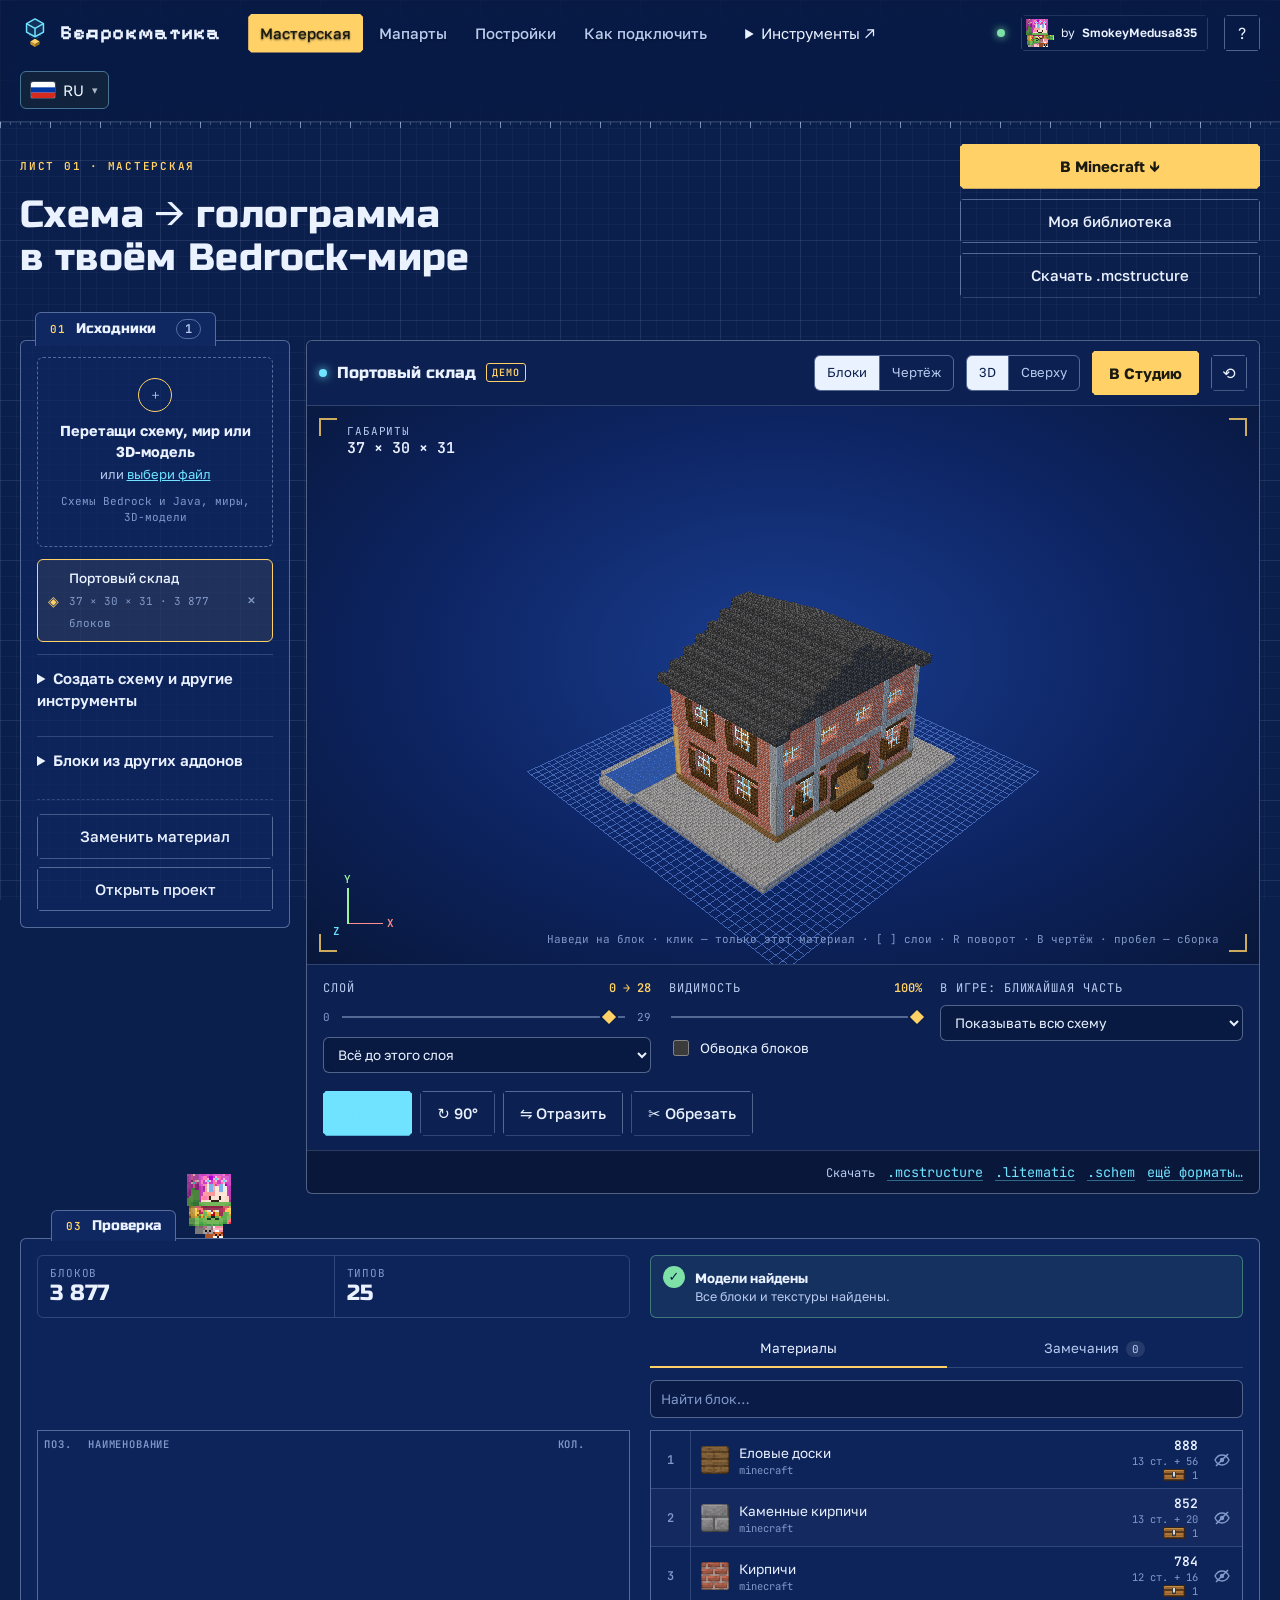
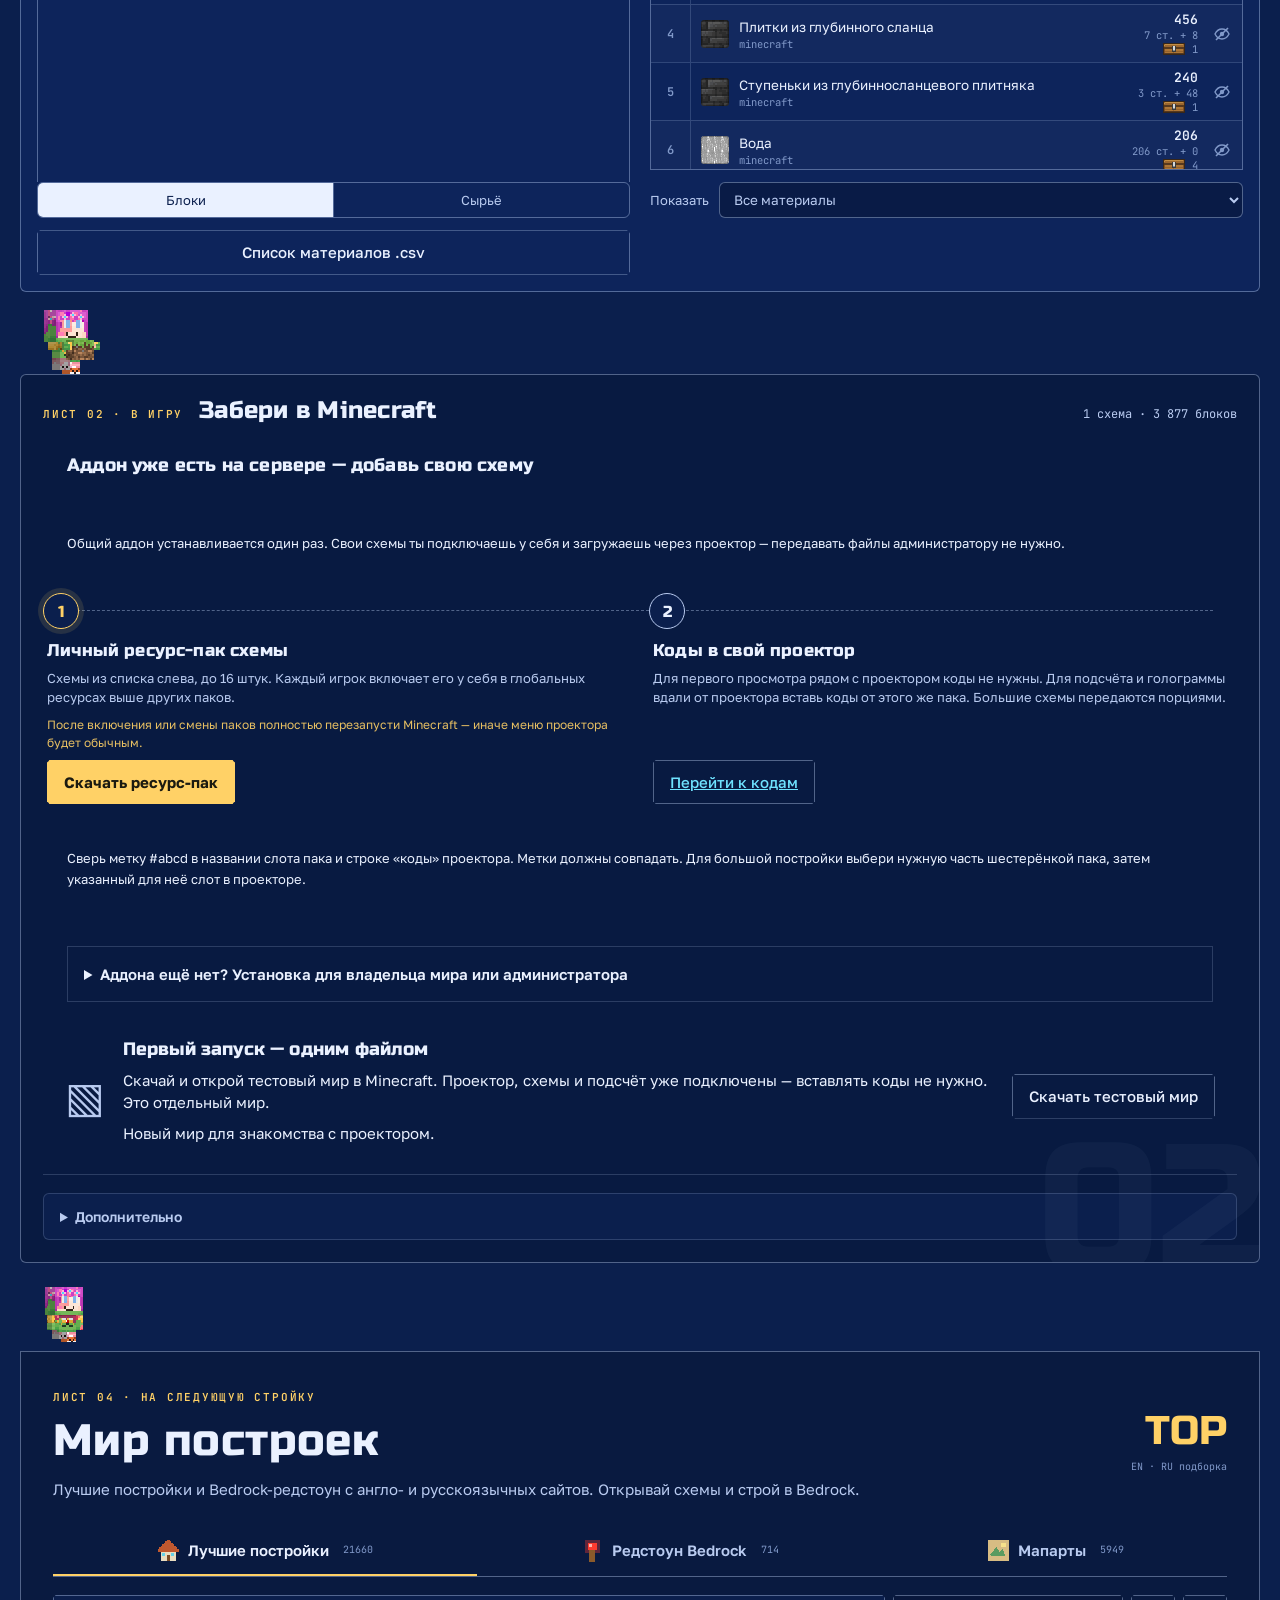
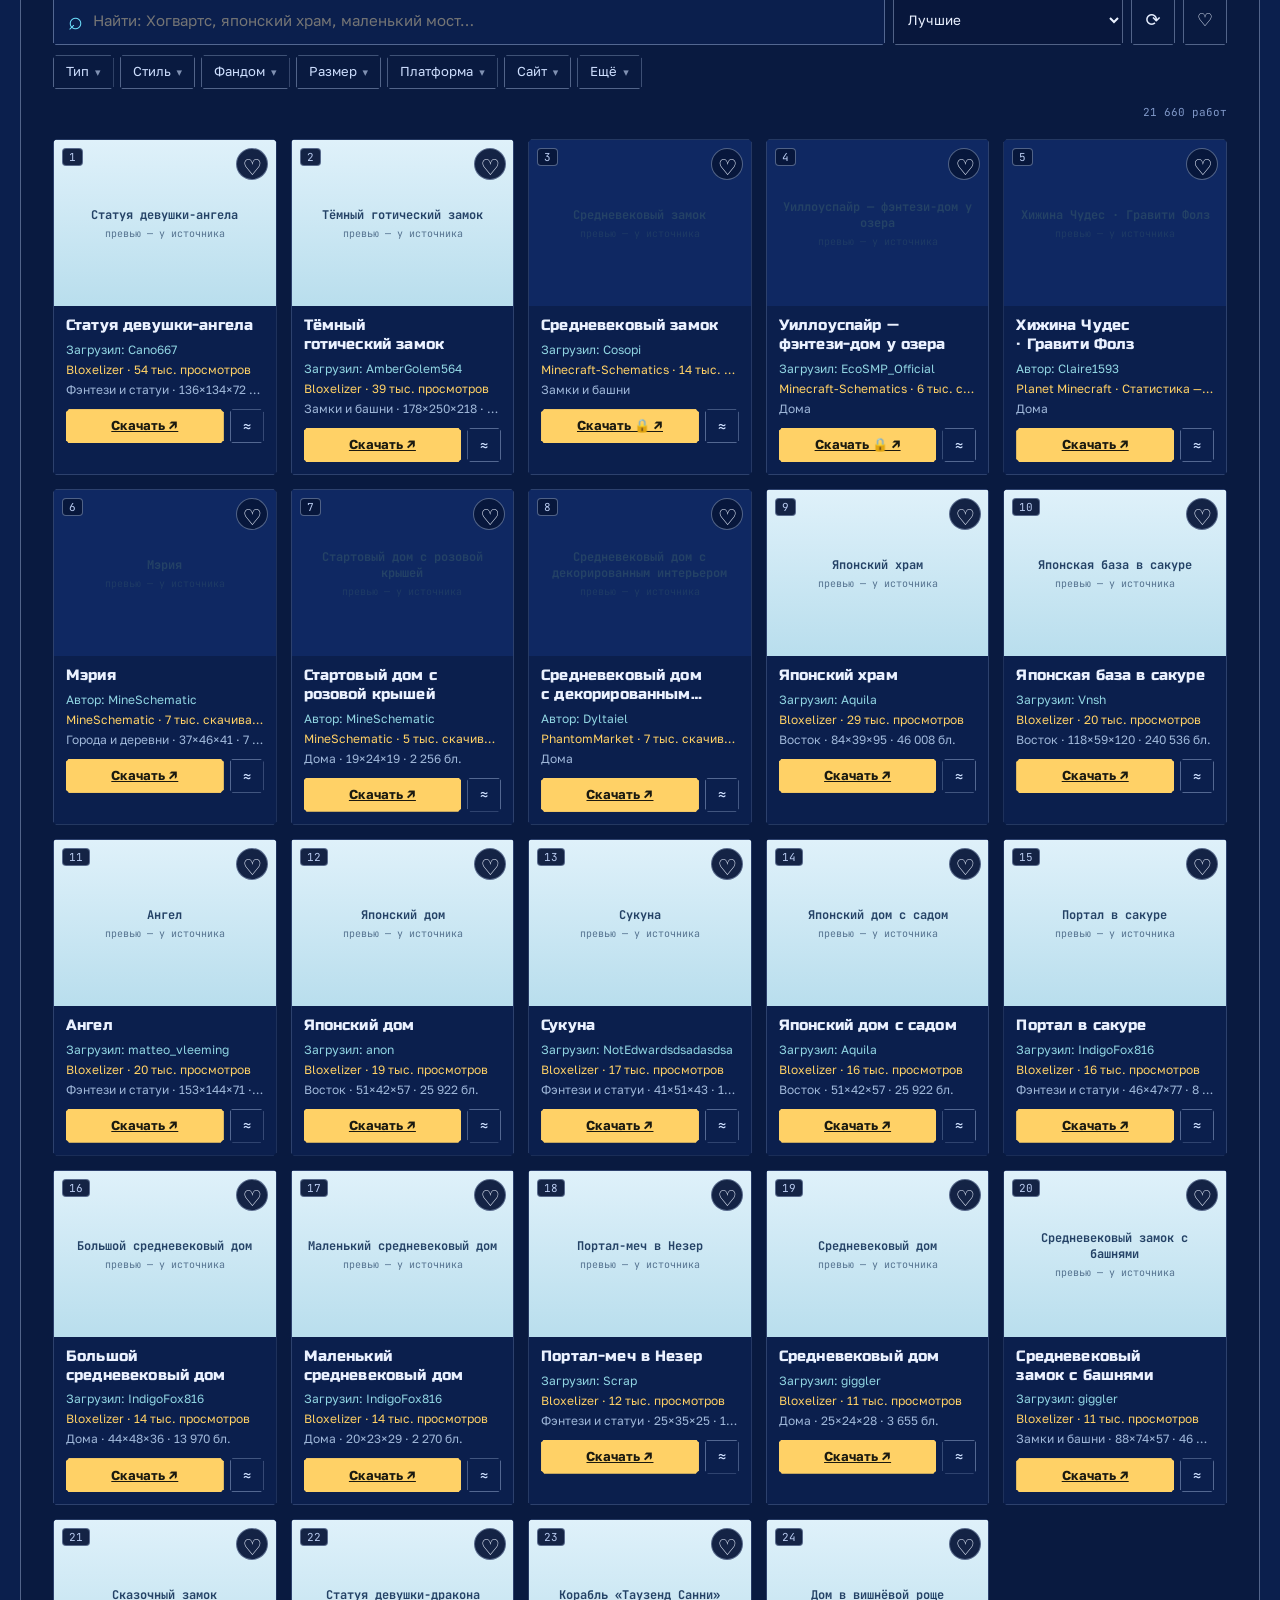
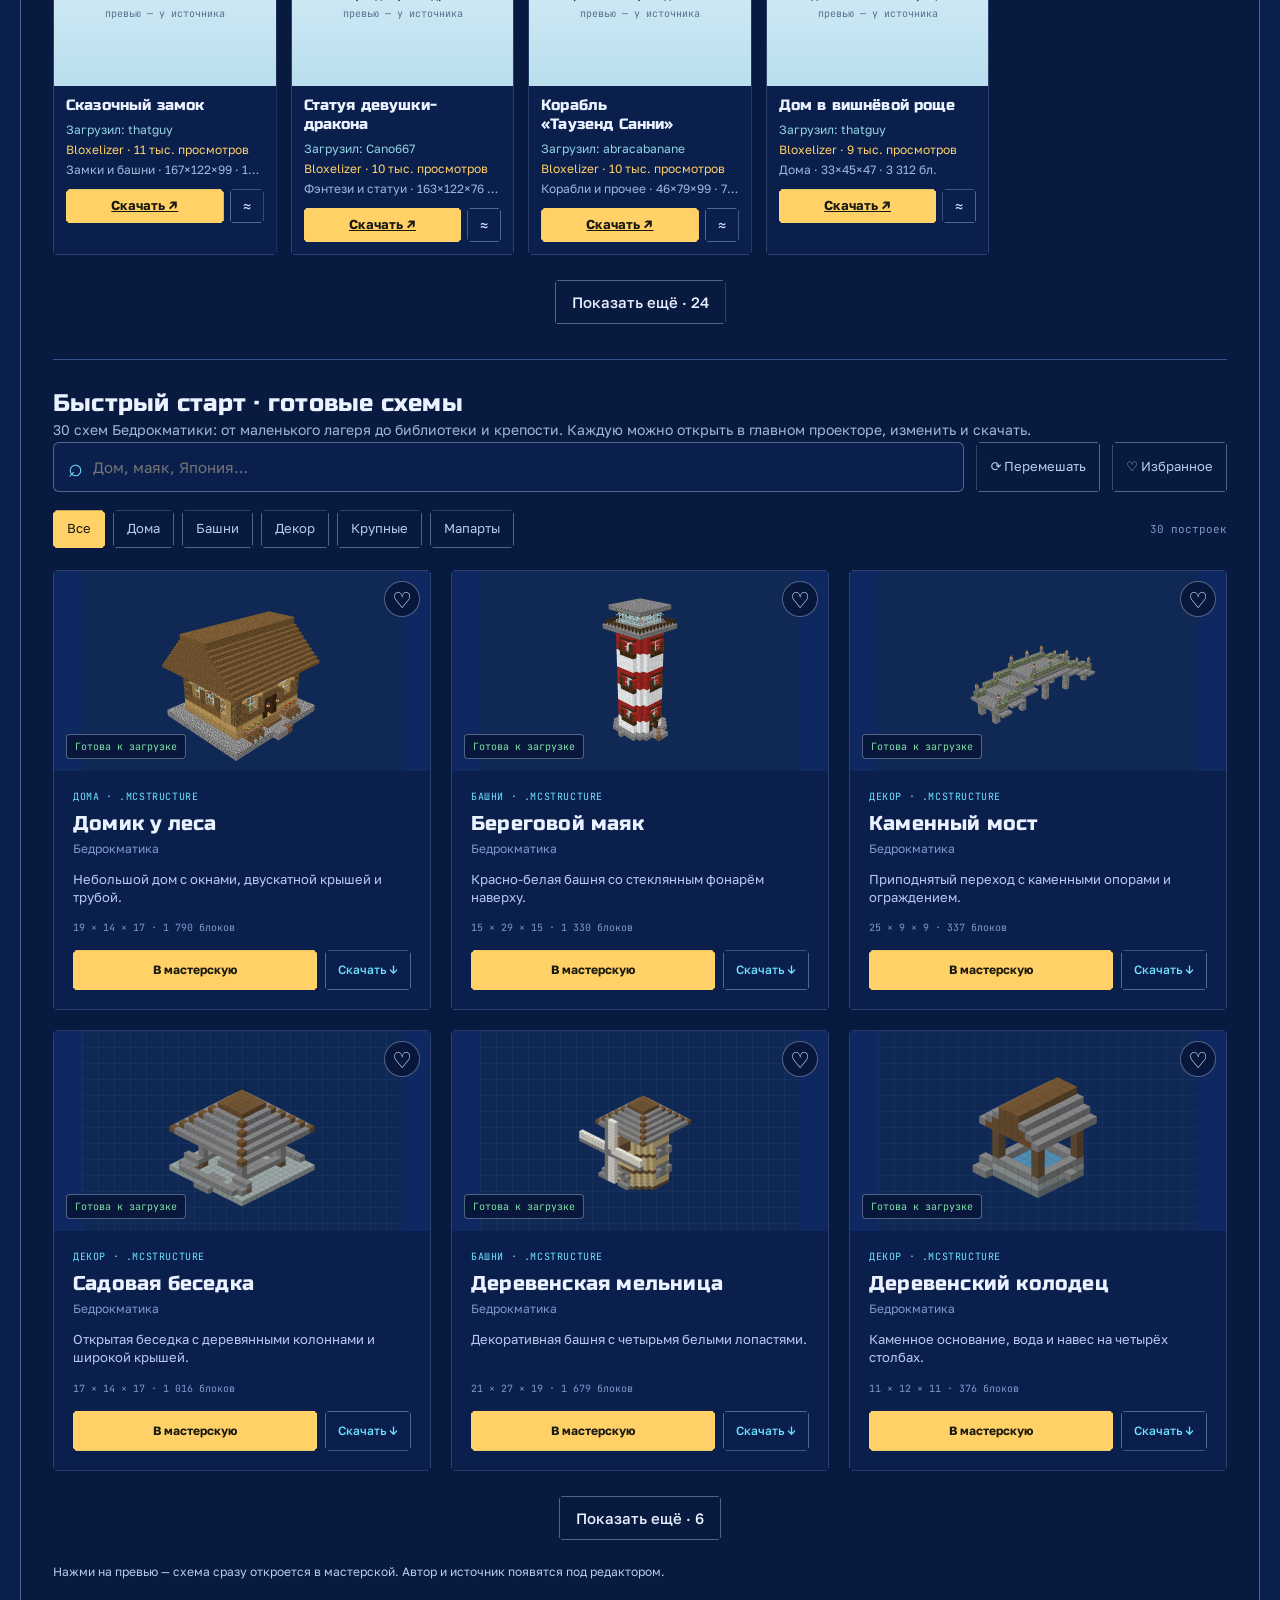
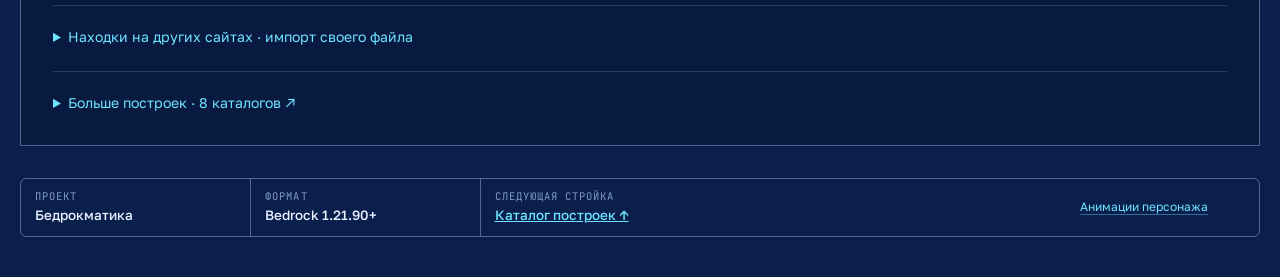
==== commit 2f0af769: "Move workshop actions right and refresh localized addon downloads" ====
--- a/index.html
+++ b/index.html
@@ -21,8 +21,8 @@
  <div class="hero-text">
   <span class="sheet-no">ЛИСТ 01 · МАСТЕРСКАЯ</span>
   <h1>Схема → голограмма<br>в&nbsp;твоём Bedrock-мире</h1>
+ </div>
   <div class="hero-actions"><button class="btn primary" id="heroExport" type="button">В Minecraft ↓</button><button class="btn ghost" id="heroStructure" type="button" title="Структура Minecraft Bedrock выбранной схемы">Скачать .mcstructure</button><button class="link-btn" id="heroHelp" hidden>Как подключить в игре →</button></div>
- </div>
 </section>
 
 <div class="workspace">
--- a/style.css
+++ b/style.css
@@ -793,3 +793,13 @@
 @keyframes section-turn{0%{transform:scaleX(1)}50%{transform:scaleX(-1)}}
 @media(max-width:600px){.export-frame{margin-top:68px}.build-catalog{margin-top:72px}.section-walkway{--sprite-height:48px;top:-48px;left:12px;right:12px}.export-traveller{--sprite-width:42px;right:auto;width:44%}.catalog-traveller{--sprite-width:28px}}
 .catalog-traveller{top:-65px}@media(max-width:600px){.catalog-traveller{top:-49px}}
+
+/* Workshop heading: title on the left, the primary actions on the right. */
+.hero{grid-template-columns:minmax(0,1fr) minmax(240px,300px);gap:32px;align-items:center}
+.hero-actions{justify-self:end;align-items:stretch;flex-direction:column;gap:10px;width:100%}
+.hero-actions .btn{width:100%;justify-content:center;text-align:center}
+@media(max-width:760px){
+ .hero{grid-template-columns:minmax(0,1fr);gap:18px}
+ .hero-actions{justify-self:stretch;flex-direction:row;justify-content:flex-end;flex-wrap:wrap}
+ .hero-actions .btn{width:auto;flex:1 1 180px}
+}
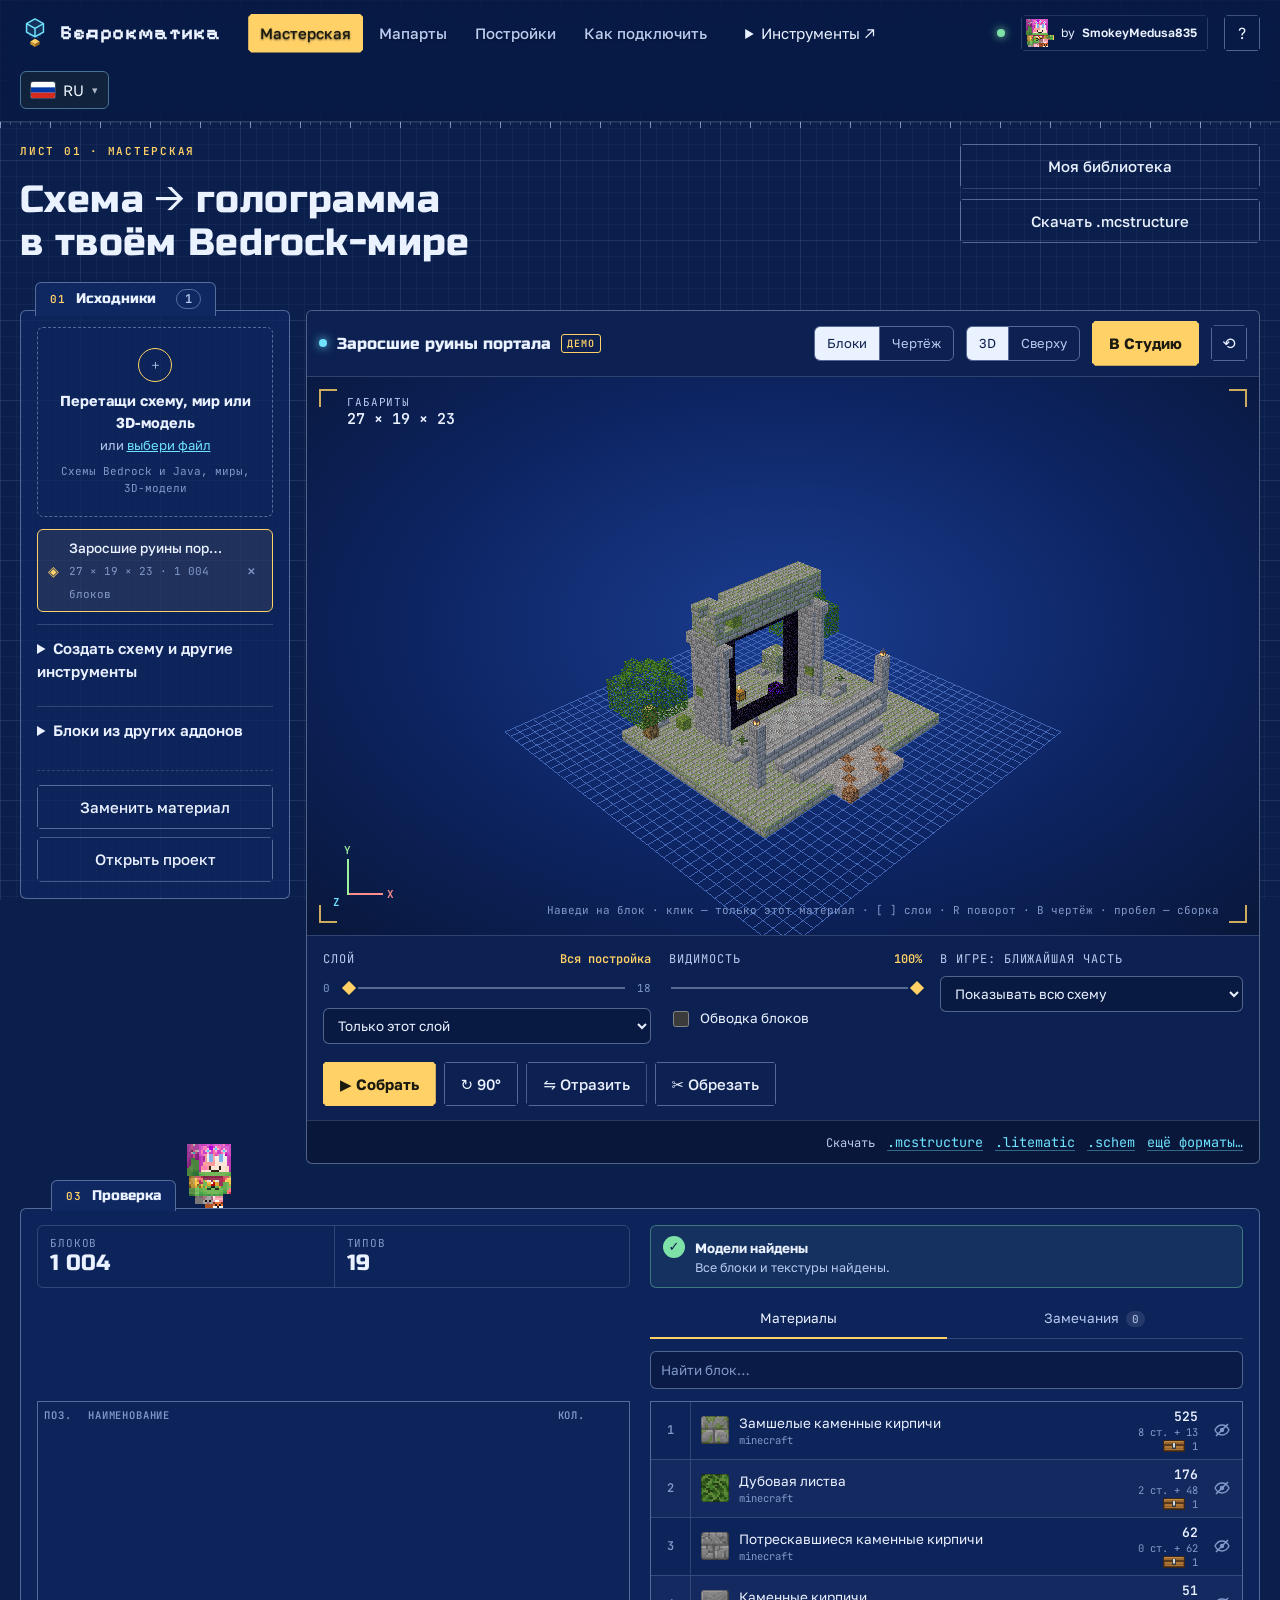
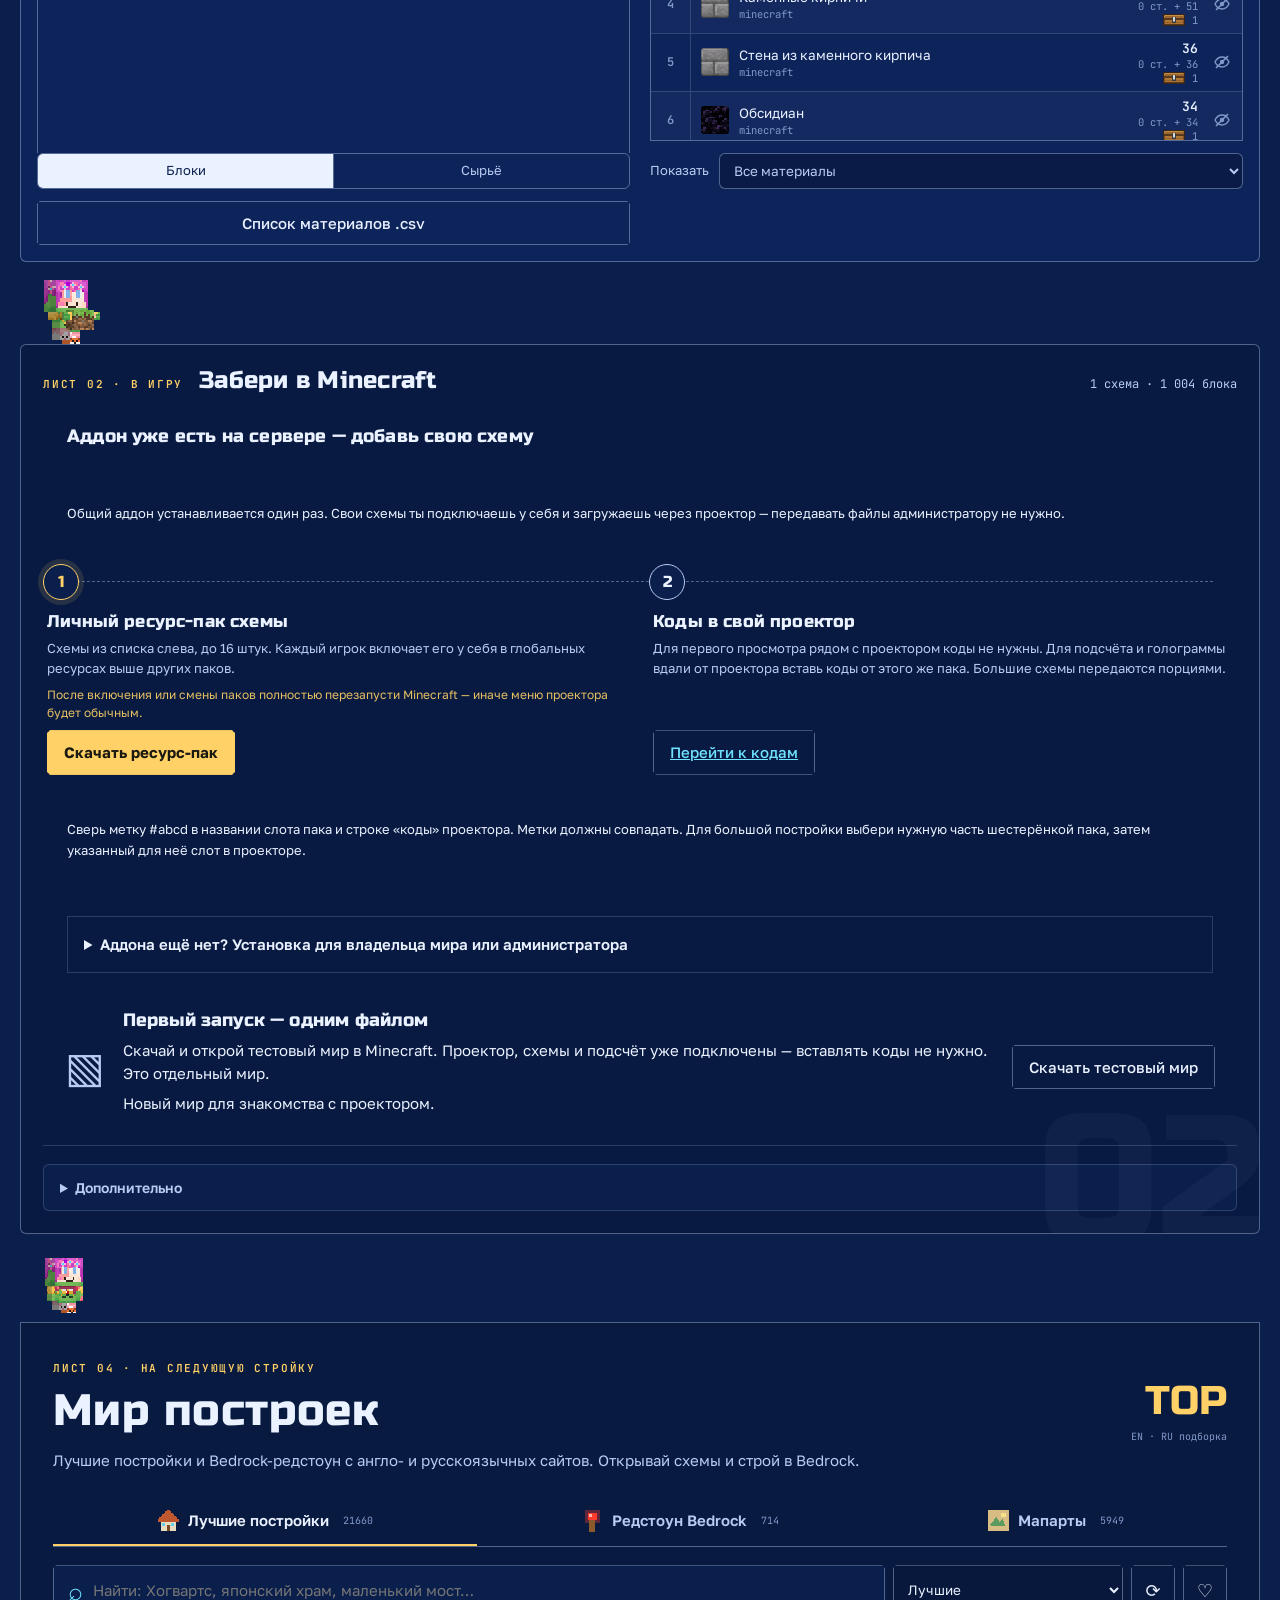
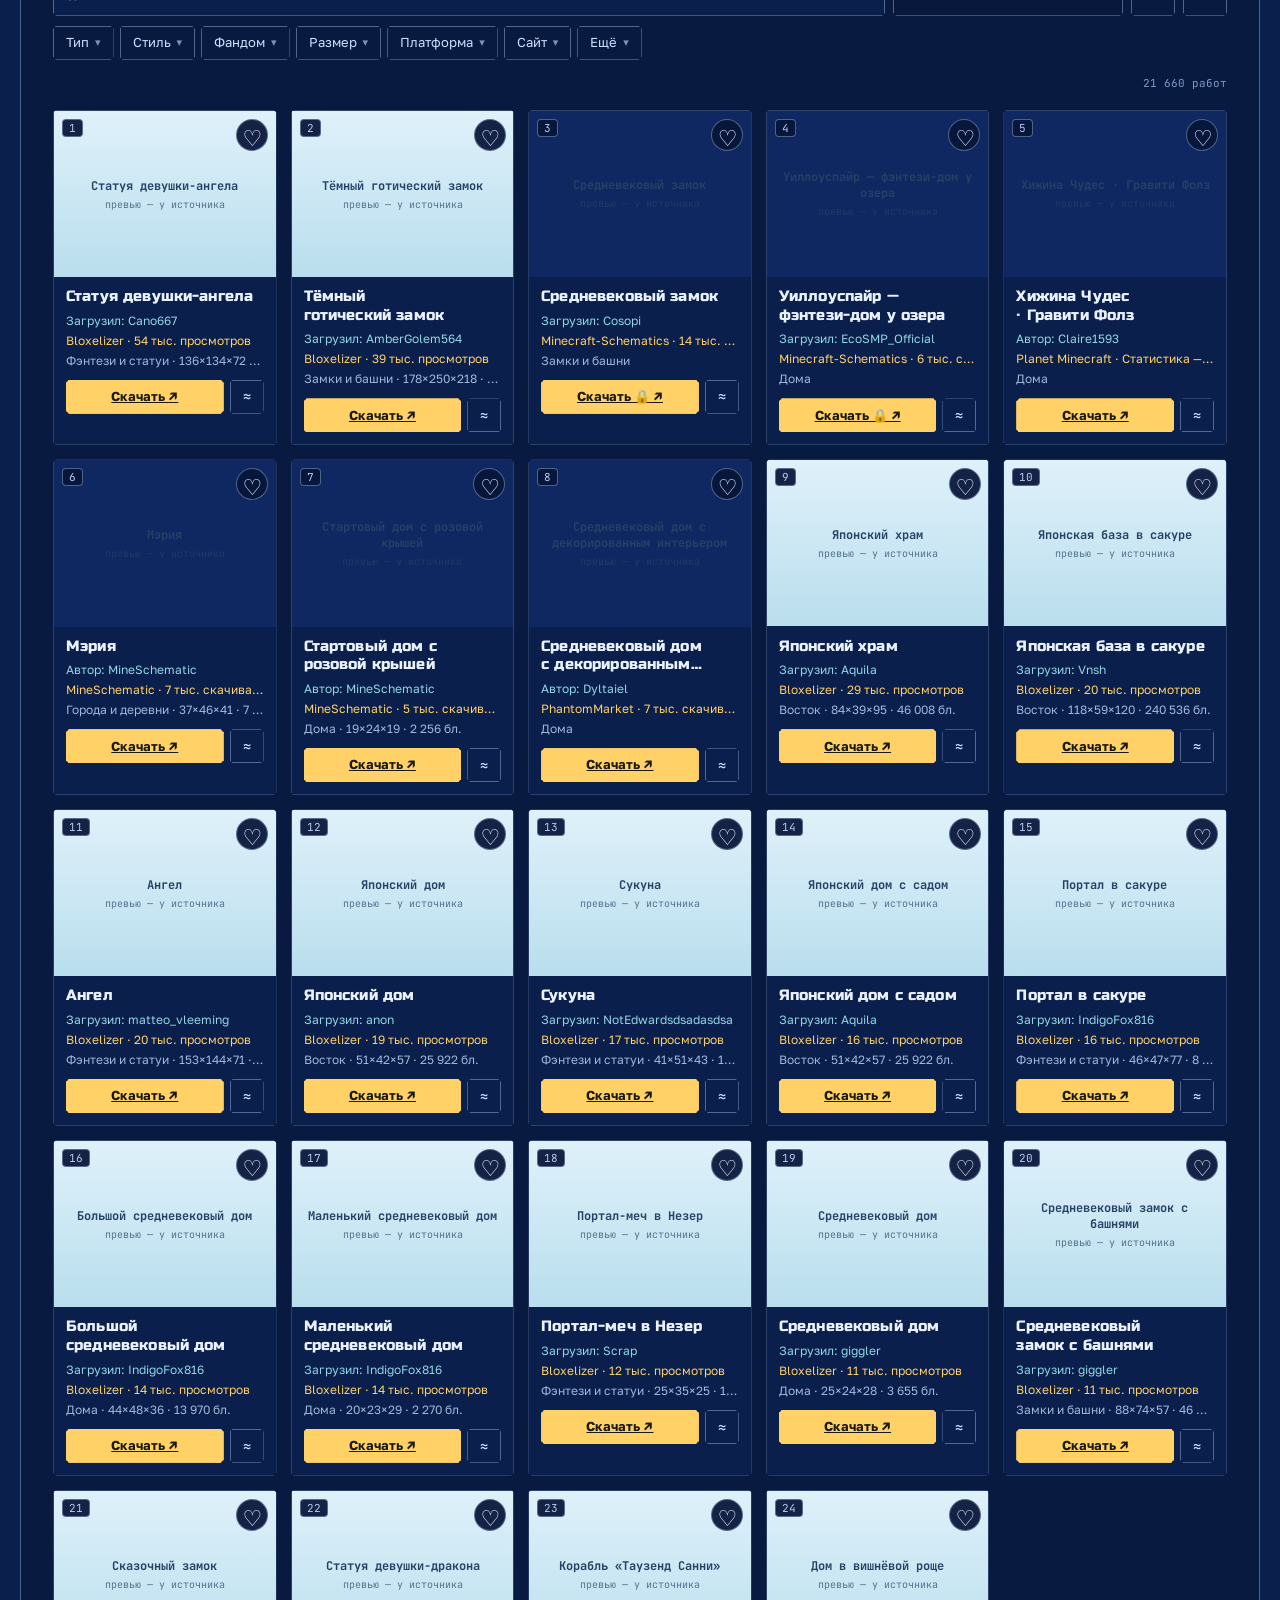
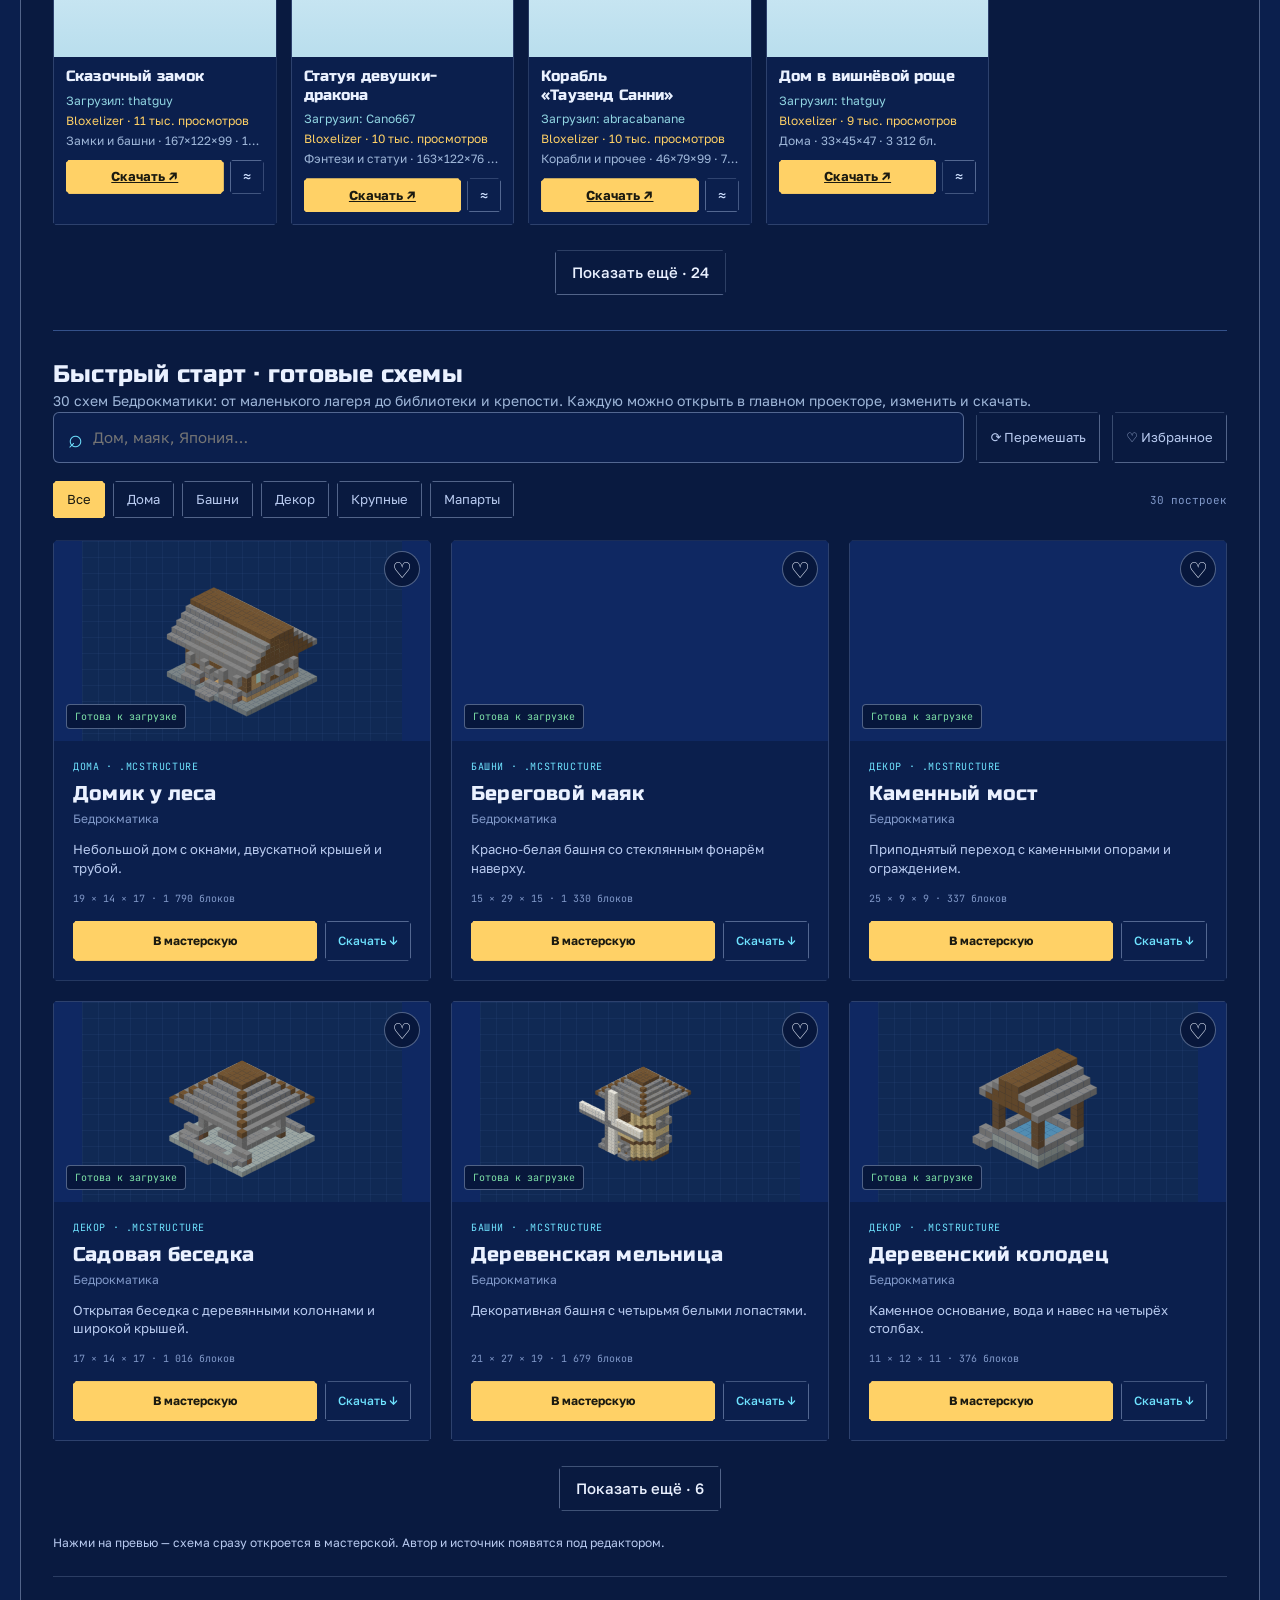
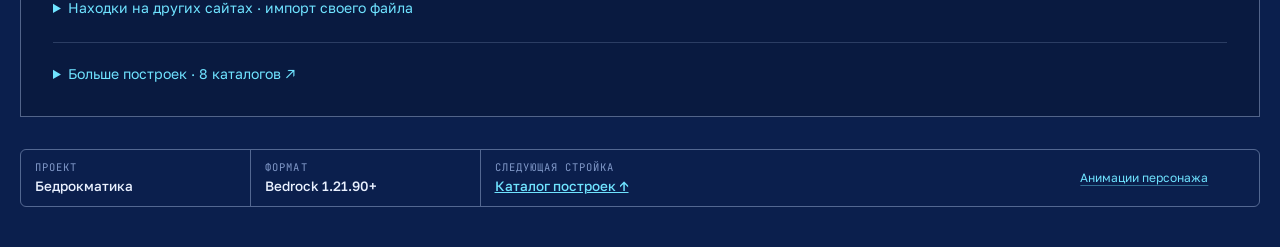
==== commit 0781c1fc: "Remove Minecraft shortcut and leave two workshop actions" ====
--- a/index.html
+++ b/index.html
@@ -22,7 +22,7 @@
   <span class="sheet-no">ЛИСТ 01 · МАСТЕРСКАЯ</span>
   <h1>Схема → голограмма<br>в&nbsp;твоём Bedrock-мире</h1>
  </div>
-  <div class="hero-actions"><button class="btn primary" id="heroExport" type="button">В Minecraft ↓</button><button class="btn ghost" id="heroStructure" type="button" title="Структура Minecraft Bedrock выбранной схемы">Скачать .mcstructure</button><button class="link-btn" id="heroHelp" hidden>Как подключить в игре →</button></div>
+  <div class="hero-actions"><button class="btn ghost" id="heroStructure" type="button" title="Структура Minecraft Bedrock выбранной схемы">Скачать .mcstructure</button><button class="link-btn" id="heroHelp" hidden>Как подключить в игре →</button></div>
 </section>
 
 <div class="workspace">
--- a/style.css
+++ b/style.css
@@ -796,7 +796,7 @@
 
 /* Workshop heading: title on the left, the primary actions on the right. */
 .hero{grid-template-columns:minmax(0,1fr) minmax(240px,300px);gap:32px;align-items:center}
-.hero-actions{justify-self:end;align-items:stretch;flex-direction:column;gap:10px;width:100%}
+.hero-actions{justify-self:end;align-self:start;align-items:stretch;flex-direction:column;gap:10px;width:100%}
 .hero-actions .btn{width:100%;justify-content:center;text-align:center}
 @media(max-width:760px){
  .hero{grid-template-columns:minmax(0,1fr);gap:18px}
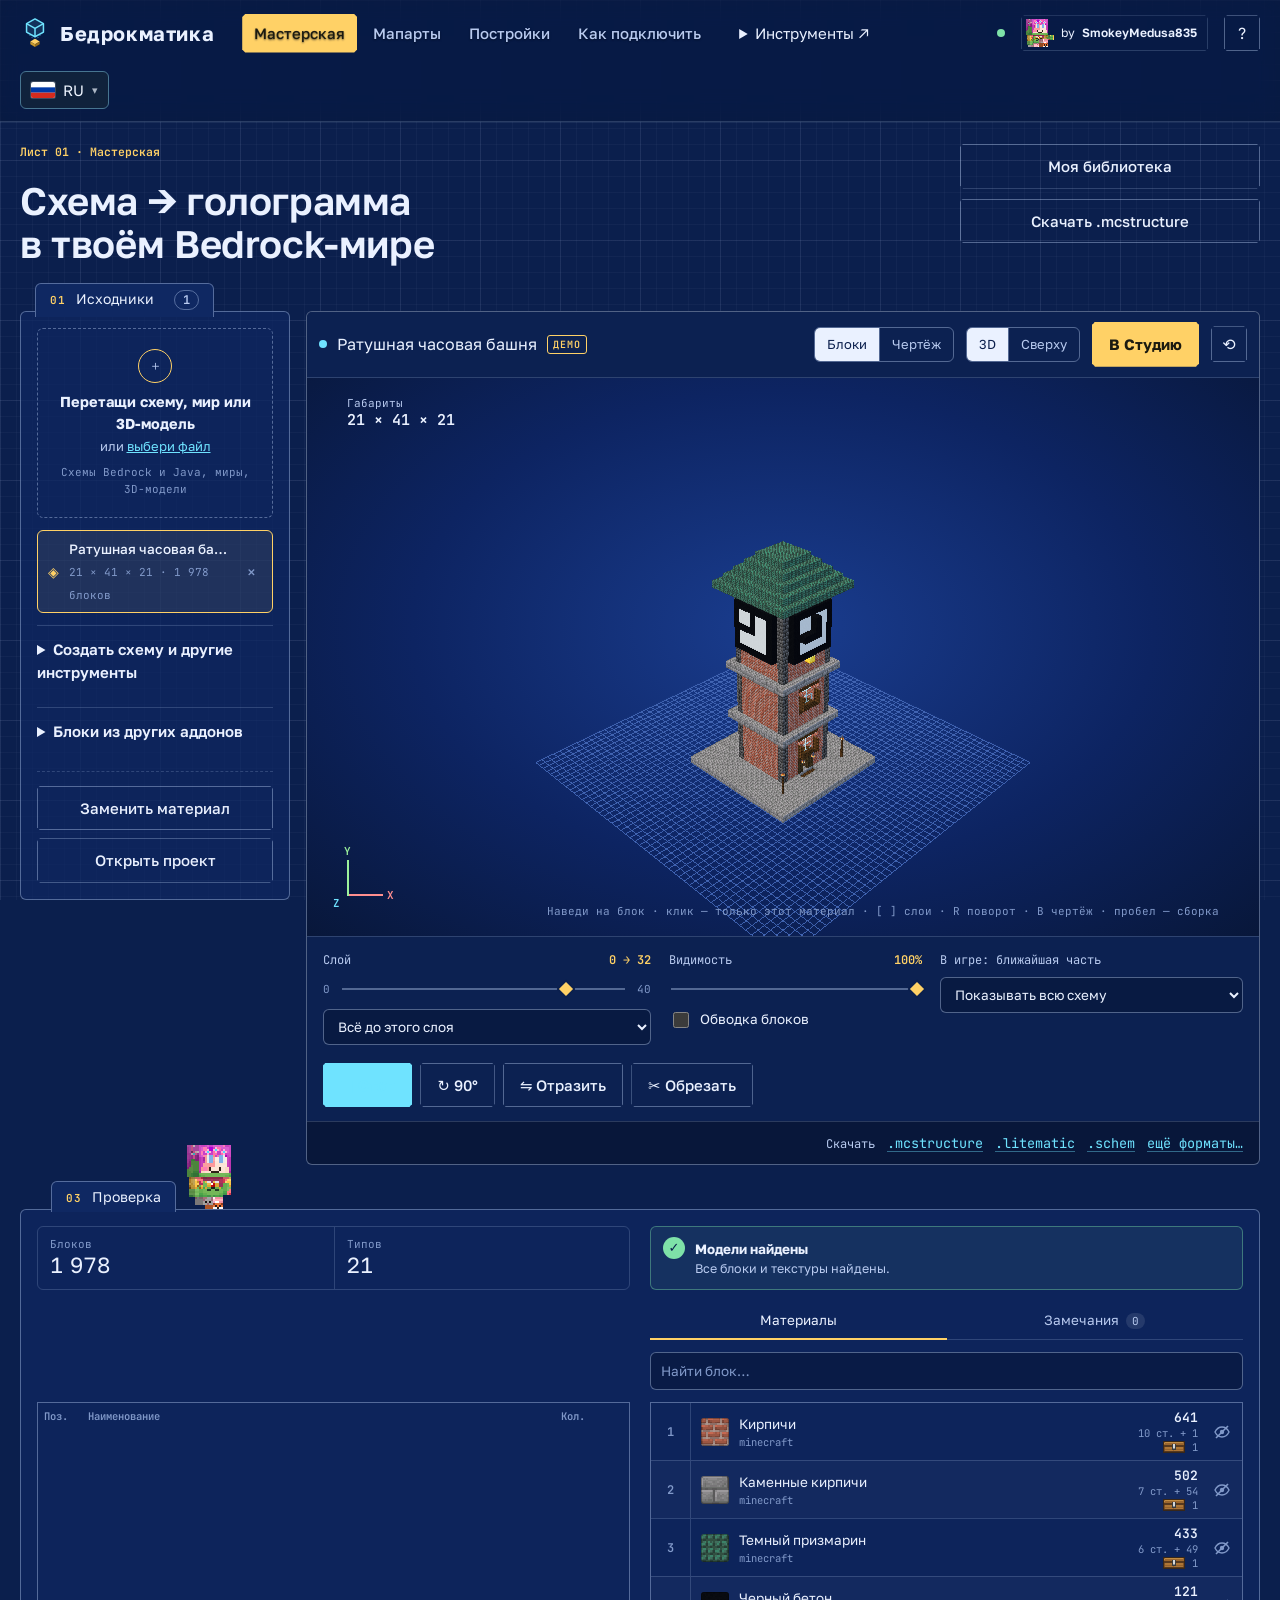
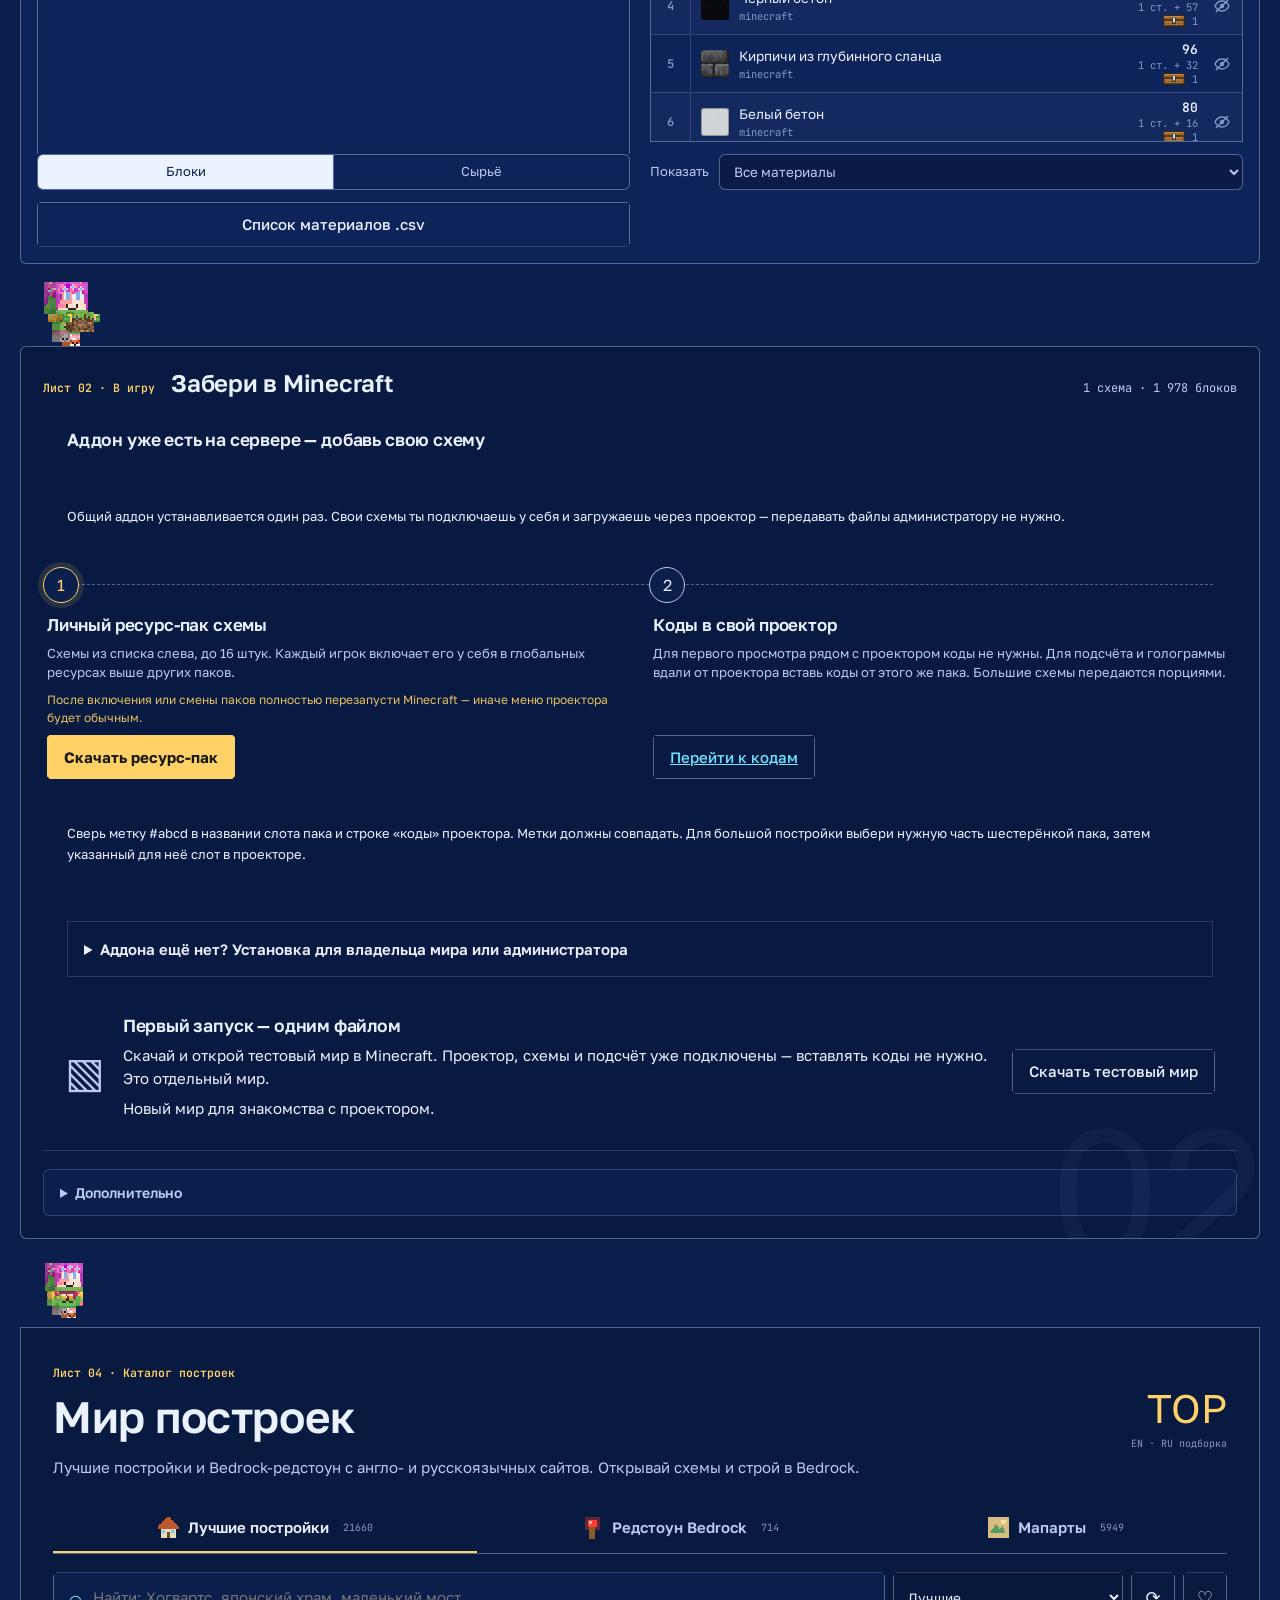
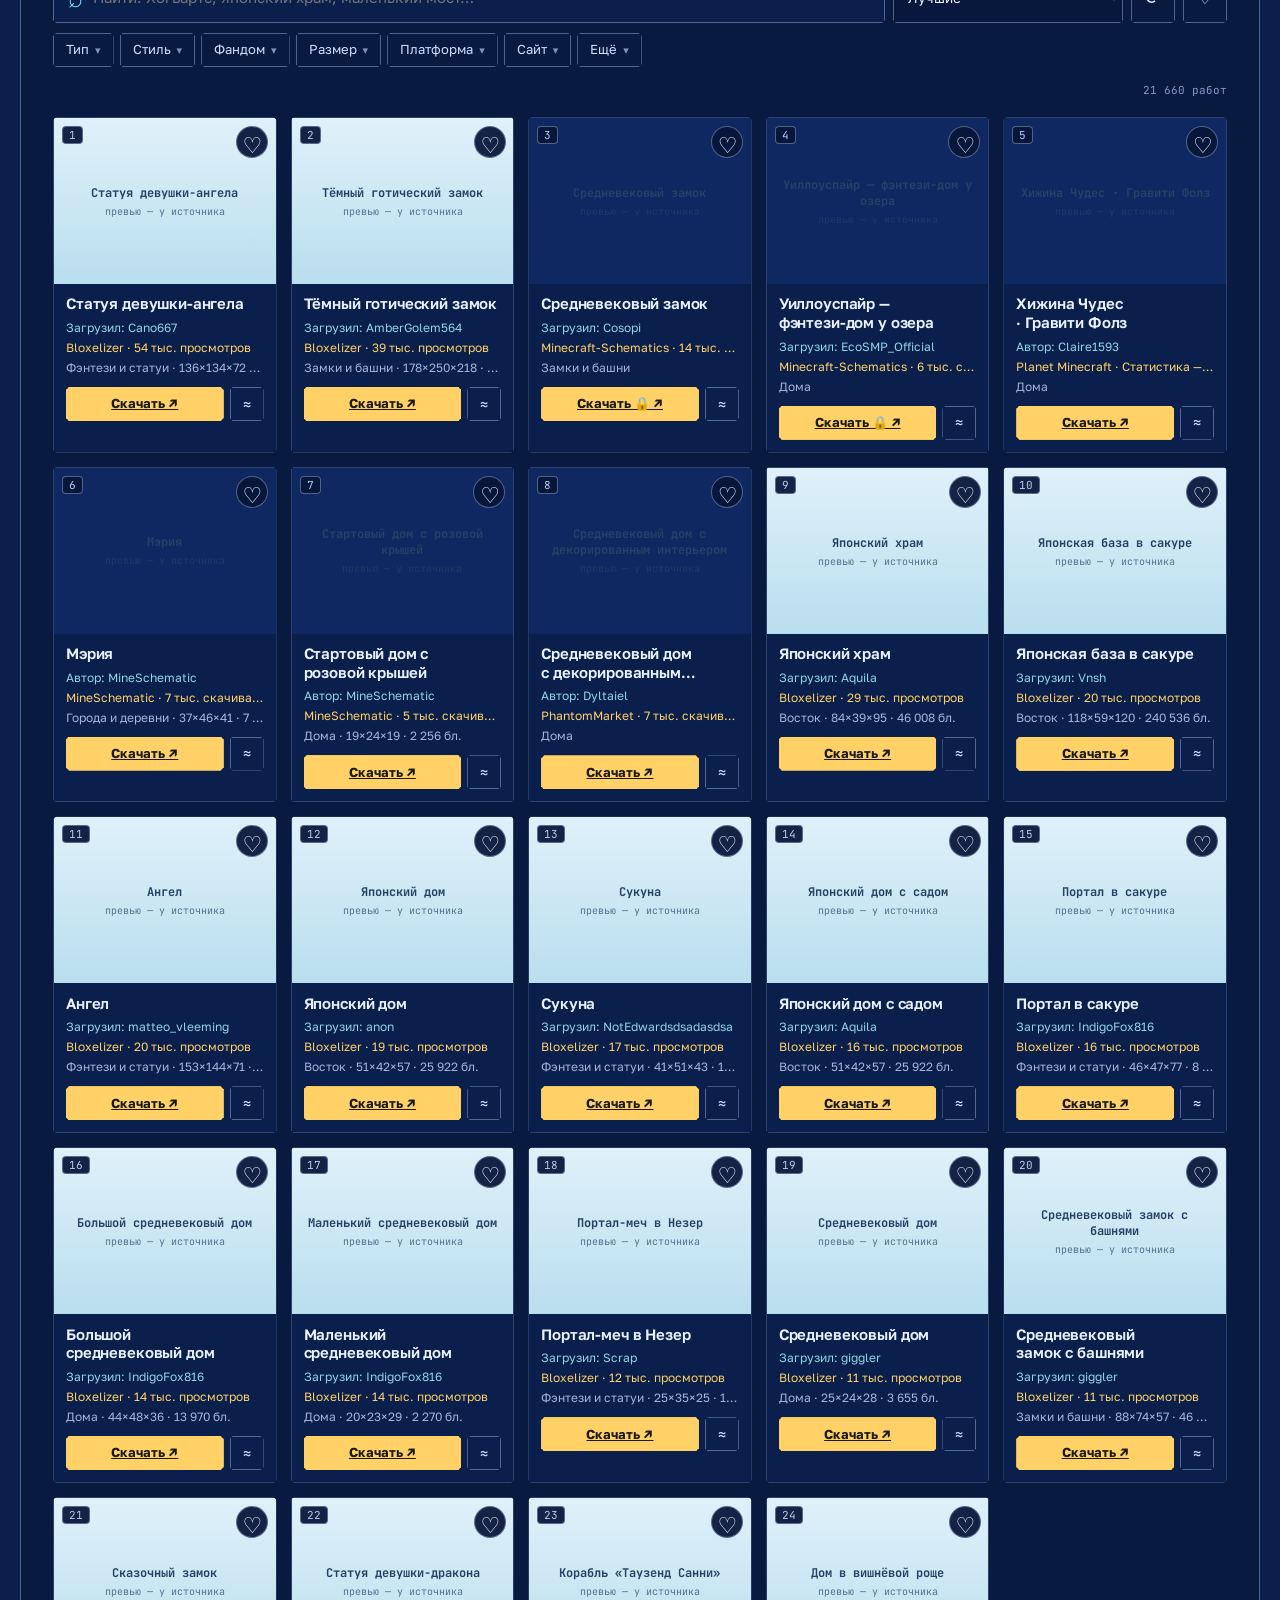
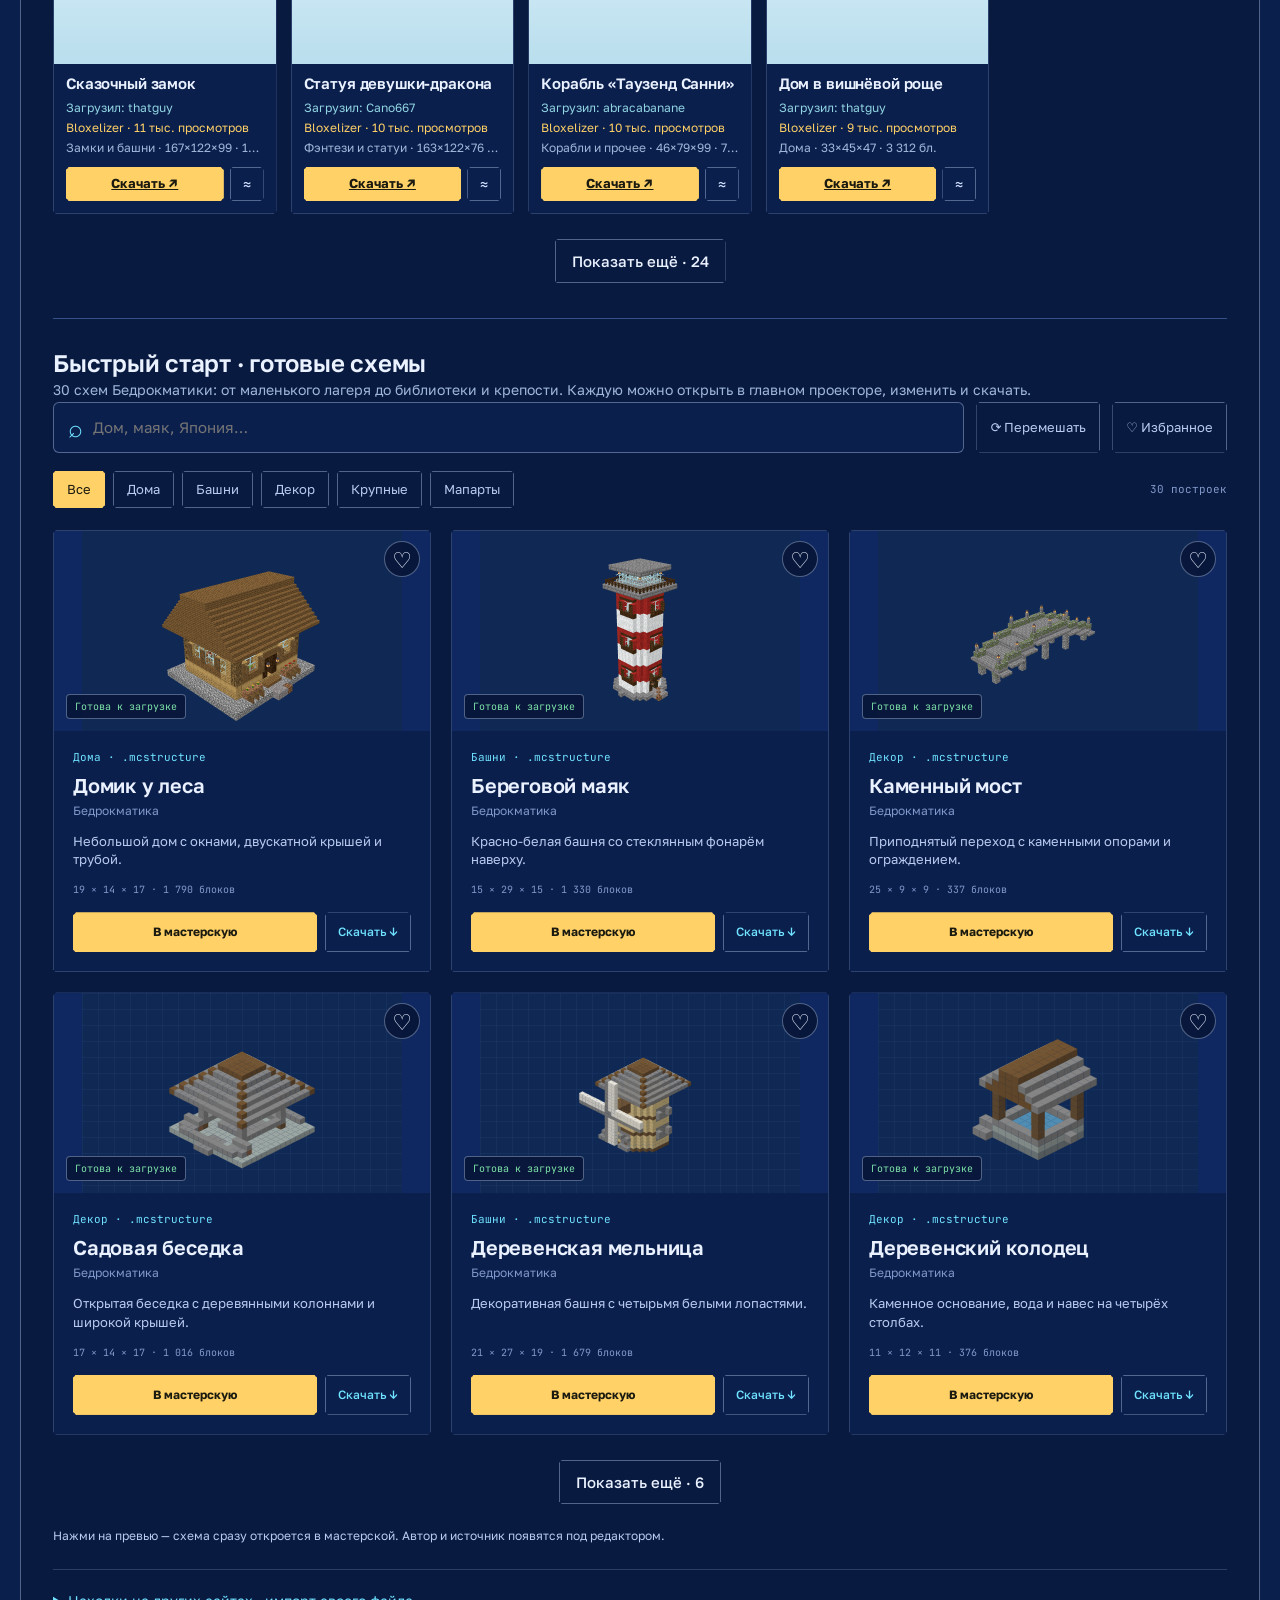
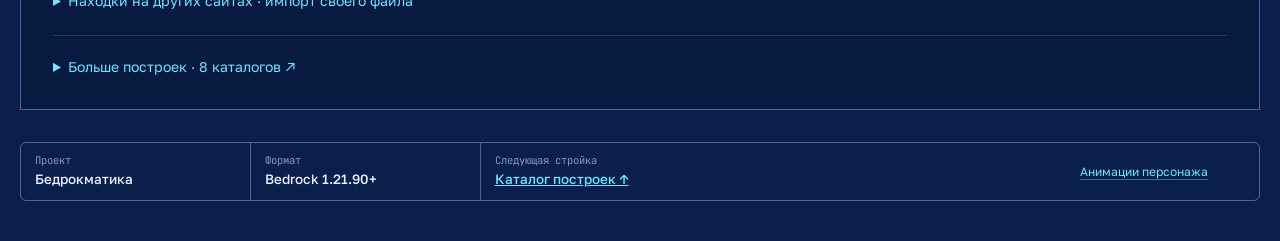
==== commit 9a3c92da: "Update site: clean typography, quiet chrome, and human labels" ====
--- a/index.html
+++ b/index.html
@@ -3,7 +3,7 @@
 <title>Бедрокматика — чертежи для Minecraft Bedrock</title>
 <link rel="icon" href="favicon.svg?v=20261025" type="image/svg+xml"><link rel="manifest" href="manifest.webmanifest"><link rel="apple-touch-icon" href="icon-192.png">
 <link rel="preconnect" href="https://fonts.googleapis.com"><link rel="preconnect" href="https://fonts.gstatic.com" crossorigin>
-<link rel="stylesheet" href="https://fonts.googleapis.com/css2?family=Golos+Text:wght@400;500;700&family=JetBrains+Mono:wght@400;600&family=Pixelify+Sans:wght@500;700&family=Russo+One&display=swap">
+<link rel="stylesheet" href="https://fonts.googleapis.com/css2?family=Golos+Text:wght@400;500;600;700&family=JetBrains+Mono:wght@400;600&display=swap">
 <link rel="stylesheet" href="style.css?v=20261024a"></head><body>
 
 <header class="topbar">
@@ -19,7 +19,7 @@
 
 <section class="hero">
  <div class="hero-text">
-  <span class="sheet-no">ЛИСТ 01 · МАСТЕРСКАЯ</span>
+  <span class="sheet-no">Лист 01 · Мастерская</span>
   <h1>Схема → голограмма<br>в&nbsp;твоём Bedrock-мире</h1>
  </div>
   <div class="hero-actions"><button class="btn ghost" id="heroStructure" type="button" title="Структура Minecraft Bedrock выбранной схемы">Скачать .mcstructure</button><button class="link-btn" id="heroHelp" hidden>Как подключить в игре →</button></div>
@@ -96,7 +96,7 @@
 <div class="export-frame">
  <div class="section-walkway export-traveller" data-mascot-track aria-hidden="true"><div class="section-walker"><img src="mascot/blockwalk-still.png" data-mascot-animated="mascot/blockwalk.png" data-mascot-still="mascot/blockwalk-still.png" alt="" width="56" height="64" decoding="async"></div></div>
 <section class="export">
- <div class="export-head"><span class="sheet-no">ЛИСТ 02 · В ИГРУ</span><h2>Забери в Minecraft</h2><p id="exportSummary" class="export-summary" role="status"></p></div>
+ <div class="export-head"><span class="sheet-no">Лист 02 · В игру</span><h2>Забери в Minecraft</h2><p id="exportSummary" class="export-summary" role="status"></p></div>
 
  <div class="export-body">
   <h3 class="route-title">Аддон уже есть на сервере — добавь свою схему</h3><p class="route-match">Общий аддон устанавливается один раз. Свои схемы ты подключаешь у себя и загружаешь через проектор — передавать файлы администратору не нужно.</p><ol class="route">
@@ -118,7 +118,7 @@
 
 <section id="catalog" class="build-catalog" aria-labelledby="catalogTitle">
  <div class="section-walkway catalog-traveller" data-mascot-track aria-hidden="true"><div class="section-walker"><img src="mascot/skip-still.png" data-mascot-animated="mascot/skip.png" data-mascot-still="mascot/skip-still.png" alt="" width="38" height="64" decoding="async"></div></div>
- <div class="catalog-heading"><div><span class="sheet-no">ЛИСТ 04 · НА СЛЕДУЮЩУЮ СТРОЙКУ</span><h2 id="catalogTitle">Мир построек</h2><p>Лучшие постройки и Bedrock-редстоун с англо- и русскоязычных сайтов. Открывай схемы и строй в Bedrock.</p></div><span class="catalog-total">TOP<br><small>EN · RU подборка</small></span></div>
+ <div class="catalog-heading"><div><span class="sheet-no">Лист 04 · Каталог построек</span><h2 id="catalogTitle">Мир построек</h2><p>Лучшие постройки и Bedrock-редстоун с англо- и русскоязычных сайтов. Открывай схемы и строй в Bedrock.</p></div><span class="catalog-total">TOP<br><small>EN · RU подборка</small></span></div>
  <section id="topCatalog" class="top-catalog" aria-labelledby="topTitle"><h3 id="topTitle" class="visually-hidden">Подборка лучших работ</h3><div id="topTabs" class="top-tabs" role="tablist" aria-label="Разделы подборки"><button id="topTab-build" type="button" role="tab" data-top-tab="build" aria-controls="topPanel"><svg class="top-tab-icon" viewBox="0 0 16 16" aria-hidden="true"><path fill="#c0582f" d="M7 1h2v1h1v1h1v1h1v1h1v1h1v1h1v2H1V7h1V6h1V5h1V4h1V3h1V2h1z"/><path fill="#e8dcc0" d="M3 9h10v6H3z"/><path fill="#7a4a24" d="M7 11h2v4H7z"/><path fill="#65d2e9" d="M4 10h2v2H4zM10 10h2v2h-2z"/></svg><span>Лучшие постройки</span> <small></small></button><button id="topTab-redstone" type="button" role="tab" data-top-tab="redstone" aria-controls="topPanel"><svg class="top-tab-icon" viewBox="0 0 16 16" aria-hidden="true"><path fill="#ff3b30" opacity=".35" d="M3 1h10v9H3z"/><path fill="#8a5a2b" d="M6 8h4v8H6z"/><path fill="#ff3b30" d="M5 3h6v5H5z"/><path fill="#ffb3ab" d="M6 4h2v2H6z"/></svg><span>Редстоун Bedrock</span> <small></small></button><button id="topTab-mapart" type="button" role="tab" data-top-tab="mapart" aria-controls="topPanel"><svg class="top-tab-icon" viewBox="0 0 16 16" aria-hidden="true"><path fill="#d7bc83" d="M1 1h14v14H1z"/><path fill="#5a9b60" d="M3 11l4-5 2 3 2-2 2 5H3z"/><path fill="#f6e18b" d="M10 3h3v3h-3z"/></svg><span>Мапарты</span> <small></small></button></div><div id="topPanel" role="tabpanel">
  <div class="cat-bar"><label class="catalog-search cat-search"><span aria-hidden="true">⌕</span><input id="topSearch" type="search" maxlength="120" placeholder="Найти: Хогвартс, японский храм, маленький мост…" aria-label="Поиск по подборке"></label><select id="topSort" aria-label="Сортировка"><option value="recommended">Лучшие</option><option value="popular">Популярные у источников</option><option value="downloads">Больше скачиваний</option><option value="views">Больше просмотров</option><option value="newest">Новые</option><option value="small">Сначала маленькие</option><option value="large">Сначала большие</option><option value="random">Вперемешку</option><option value="title">По названию А–Я</option></select><button type="button" id="topShuffle" class="cat-icon" title="Перемешать — другие работы">⟳</button><button type="button" id="topFavorites" class="cat-icon" aria-pressed="false" title="Только избранное">♡</button></div>
  <div class="cat-facets" id="topFacets" role="group" aria-label="Фильтры подборки"></div>
@@ -147,7 +147,7 @@
 </div>
 
 <section id="mapartSection" hidden>
- <section class="intro"><div class="intro-text"><span class="sheet-no">ЛИСТ 03 · МАПАРТЫ</span><h1>Картинка → карта из блоков</h1></div></section>
+ <section class="intro"><div class="intro-text"><span class="sheet-no">Лист 03 · Мапарты</span><h1>Картинка → карта из блоков</h1></div></section>
  <div class="mapart-studio">
   <aside class="panel mapart-tools">
    <label class="dropzone" id="mapartDrop"><input id="mapStudioInput" type="file" accept="image/*,.nbt,.dat,.schem,.schematic,.litematic,.mcstructure,.zip" multiple><span class="drop-icon" aria-hidden="true">＋</span><strong>Картинка или карта</strong><small>png · jpg · nbt · dat · zip</small></label>
@@ -183,7 +183,7 @@
 <div id="toast" role="status" aria-live="polite" hidden></div>
 
 <dialog id="helpDialog"><button class="icon-btn dialog-close" id="closeHelp" aria-label="Закрыть">×</button>
- <span class="sheet-no">КАК ПОДКЛЮЧИТЬ</span><h2>Один аддон на сервер.<br>Свои схемы у каждого.</h2>
+ <span class="sheet-no">Как подключить</span><h2>Один аддон на сервер.<br>Свои схемы у каждого.</h2>
  <ol class="help-visual">
   <li class="help-card"><svg viewBox="0 0 160 96" aria-hidden="true"><rect x="14" y="24" width="50" height="50" rx="4" fill="#163a7a" stroke="#6fe3ff"/><text x="39" y="46" text-anchor="middle" font-size="12" fill="#6fe3ff" font-family="monospace">BP</text><text x="39" y="63" text-anchor="middle" font-size="12" fill="#ffd166" font-family="monospace">RP</text><path d="M72 49h22m-7-7 7 7-7 7" stroke="#eaf1ff" stroke-width="3" fill="none"/><rect x="104" y="30" width="42" height="40" fill="#7a5530"/><rect x="104" y="30" width="42" height="12" fill="#5fae3c"/></svg><strong>Аддон — один раз на мир</strong><span>Владелец мира или администратор подключает BP и RP один раз. Если аддон уже есть, сразу скачивай личный пак схемы.</span></li>
   <li class="help-card"><svg viewBox="0 0 160 96" aria-hidden="true"><rect x="20" y="14" width="96" height="20" rx="3" fill="#163a7a" stroke="#ffd166"/><path d="M30 29l6-10 6 10z" fill="#6fe3ff"/><rect x="48" y="21" width="58" height="6" rx="2" fill="#ffd166"/><rect x="20" y="40" width="96" height="18" rx="3" fill="#10264f"/><rect x="30" y="46" width="70" height="6" rx="2" fill="#33508f"/><rect x="20" y="64" width="96" height="18" rx="3" fill="#10264f"/><rect x="30" y="70" width="60" height="6" rx="2" fill="#33508f"/><path d="M134 76V22m-8 8 8-8 8 8" stroke="#ffd166" stroke-width="3" fill="none"/></svg><strong>Пак схемы — каждому игроку</strong><span>Скачай ресурс-пак схемы и включи его в глобальных ресурсах выше других паков.</span></li>
@@ -202,7 +202,7 @@
  <button class="btn primary" id="helpDone">Понятно</button></dialog>
 
 <dialog id="shapeDialog" class="wide-dialog shape-editor"><button class="icon-btn dialog-close" id="closeShape" aria-label="Закрыть">×</button>
- <span class="sheet-no">РЕДАКТОР ФИГУР</span><h2>Собери постройку из фигур</h2>
+ <span class="sheet-no">Редактор фигур</span><h2>Собери постройку из фигур</h2>
  <p class="hint shape-hint">Ставь фигуры друг на друга, двигай их и вырезай пустоты — окна, двери, проходы. Готовая сцена станет схемой в «Исходниках»: её можно смотреть по слоям, собрать в голограмму и потом снова открыть здесь.</p>
  <div class="scene-bar">
   <div class="scene-parts" id="sceneParts" role="listbox" aria-label="Фигуры сцены"></div>
@@ -238,7 +238,7 @@
  </div></dialog>
 
 <dialog id="modelDialog"><button class="icon-btn dialog-close" id="closeModel" aria-label="Закрыть">×</button>
- <span class="sheet-no">3D-МОДЕЛЬ → БЛОКИ</span><h2 id="modelTitle">Модель</h2>
+ <span class="sheet-no">3D-модель → блоки</span><h2 id="modelTitle">Модель</h2>
  <div class="shape-params">
   <label class="field">Размер по длинной стороне<input id="modelSize" type="number" min="2" max="256" value="48"></label>
   <label class="field">Цвета<select id="modelColors"><option value="all">По цвету модели</option><option value="full">По цвету · все блоки карты</option><option value="one">Один блок</option></select></label>
@@ -249,7 +249,7 @@
  <div class="dialog-actions"><button class="btn primary" id="modelCreate">В мастерскую</button></div></dialog>
 
 <dialog id="worldDialog" class="wide-dialog"><button class="icon-btn dialog-close" id="closeWorld" aria-label="Закрыть">×</button>
- <span class="sheet-no">СХЕМА ИЗ МИРА · <span id="worldChunks"></span></span><h2 id="worldTitle">Мир</h2>
+ <span class="sheet-no">Схема из мира · <span id="worldChunks"></span></span><h2 id="worldTitle">Мир</h2>
  <div class="world-layout">
   <div class="world-map"><div class="seg world-modes" role="group" aria-label="Вид мира"><button type="button" id="worldModeMap" class="selected" aria-pressed="true">Карта сверху</button><button type="button" id="worldMode3d" aria-pressed="false">3D-просмотр</button></div><canvas id="worldMap" width="512" height="512" aria-label="Карта мира сверху: потяни, чтобы выделить область"></canvas>
    <div id="world3dWrap" class="world-3d" hidden><div id="world3d"></div><p id="world3dNote" class="hint"></p><div id="worldFrame" class="world-frame" hidden><span class="world-frame-title">Рамка в 3D — тяни ползунки «от» и «до»</span><div class="frame-row"><b>X</b><input type="range" id="worldFrameX1" aria-label="X: от"><input type="range" id="worldFrameX2" aria-label="X: до"><span id="worldFrameLabelX" class="mono"></span></div><div class="frame-row"><b>Y</b><input type="range" id="worldFrameY1" aria-label="Y: от"><input type="range" id="worldFrameY2" aria-label="Y: до"><span id="worldFrameLabelY" class="mono"></span></div><div class="frame-row"><b>Z</b><input type="range" id="worldFrameZ1" aria-label="Z: от"><input type="range" id="worldFrameZ2" aria-label="Z: до"><span id="worldFrameLabelZ" class="mono"></span></div></div></div><div class="world-nav" id="worldNav"><button class="icon-btn" id="worldUp" aria-label="Север">↑</button><button class="icon-btn" id="worldLeft" aria-label="Запад">←</button><button class="icon-btn" id="worldRight" aria-label="Восток">→</button><button class="icon-btn" id="worldDown" aria-label="Юг">↓</button><button class="icon-btn" id="worldZoomIn" aria-label="Приблизить">＋</button><button class="icon-btn" id="worldZoomOut" aria-label="Отдалить">－</button></div></div>
@@ -261,7 +261,7 @@
  </div></dialog>
 
 <dialog id="variantDialog"><button class="icon-btn dialog-close" id="closeVariant" aria-label="Закрыть">×</button>
- <span class="sheet-no">ЗАМЕНА МАТЕРИАЛА</span><h2>Та же форма, другой блок</h2>
+ <span class="sheet-no">Замена материала</span><h2>Та же форма, другой блок</h2>
  <div class="replacement-layout">
   <section><h3>Что заменить</h3><div id="replaceFromList" class="block-grid source-grid"></div></section>
   <section><h3>На что</h3>
--- a/style.css
+++ b/style.css
@@ -3,7 +3,7 @@
  --paper:#0b1f4d;--paper-deep:#08173a;--sheet:#0f2862;--sheet-2:#13306f;
  --ink:#eaf1ff;--ink-2:#b9cbf0;--muted:#8199c9;--line:rgba(200,220,255,.18);--line-strong:rgba(200,220,255,.38);
  --pencil:#ffd166;--pencil-ink:#1b1a10;--holo:#6fe3ff;--ok:#7ee2a8;--warn:#ffb86b;--bad:#ff8080;
- --display:"Russo One","Golos Text",system-ui,sans-serif;--body:"Golos Text",system-ui,-apple-system,"Segoe UI",sans-serif;--mono:"JetBrains Mono",ui-monospace,Consolas,monospace;
+ --display:"Golos Text",system-ui,-apple-system,"Segoe UI",sans-serif;--body:"Golos Text",system-ui,-apple-system,"Segoe UI",sans-serif;--mono:"JetBrains Mono",ui-monospace,Consolas,monospace;
  --r:6px;color-scheme:dark}
 *{box-sizing:border-box}
 html{scroll-behavior:smooth}
@@ -14,7 +14,7 @@
 button{cursor:pointer}
 button:disabled{cursor:not-allowed;opacity:.45}
 :focus-visible{outline:2px solid var(--pencil);outline-offset:2px}
-h1,h2,h3{margin:0;font-family:var(--display);font-weight:400;line-height:1.15;text-wrap:balance;letter-spacing:.01em}
+h1,h2,h3{margin:0;font-family:var(--display);font-weight:600;line-height:1.2;text-wrap:balance;letter-spacing:-0.01em}
 p{margin:0}
 a{color:var(--holo)}
 code{font:13px var(--mono);background:rgba(255,255,255,.08);padding:1px 6px;border-radius:4px}
@@ -34,7 +34,7 @@
 .nav:hover{color:var(--ink);background:rgba(255,255,255,.06)}
 .nav.active{color:var(--pencil-ink);background:var(--pencil)}
 .local-badge{margin-left:auto;display:flex;align-items:center;gap:8px;font:12px var(--mono);color:var(--ink-2)}
-.local-badge i{width:8px;height:8px;border-radius:50%;background:var(--ok);box-shadow:0 0 8px var(--ok)}
+.local-badge i{width:8px;height:8px;border-radius:50%;background:var(--ok)}
 .icon-btn{width:36px;height:36px;flex:none;display:grid;place-items:center;border:1px solid var(--line-strong);background:transparent;border-radius:var(--r);font-size:16px}
 .icon-btn:hover{border-color:var(--ink)}
 
@@ -43,7 +43,7 @@
 /* ---------- intro / sheet header ---------- */
 .intro{display:flex;align-items:flex-end;gap:28px;flex-wrap:wrap;padding:28px 0 22px}
 .intro-text{flex:1 1 440px;display:flex;flex-direction:column;gap:10px}
-.sheet-no{font:600 11px var(--mono);letter-spacing:.16em;color:var(--pencil)}
+.sheet-no{font:600 11.5px var(--mono);letter-spacing:0;color:var(--pencil)}
 .intro h1{font-size:clamp(24px,2.6vw,36px)}
 .pipeline{list-style:none;margin:0;padding:0;display:flex;gap:0;flex-wrap:wrap;border:1px solid var(--line-strong);border-radius:var(--r);background:rgba(8,23,58,.5)}
 .pipeline li{display:flex;gap:10px;align-items:flex-start;padding:12px 16px;min-width:180px;flex:1}
@@ -110,14 +110,14 @@
 .viewer-bar{display:flex;align-items:center;gap:12px;padding:10px 12px;border-bottom:1px solid var(--line);background:rgba(15,40,98,.6)}
 .viewer-title{flex:1;display:flex;align-items:center;gap:10px;min-width:0}
 .viewer-title strong{font:16px var(--display);white-space:nowrap;overflow:hidden;text-overflow:ellipsis}
-.live-dot{width:8px;height:8px;border-radius:50%;background:var(--holo);box-shadow:0 0 10px var(--holo);flex:none}
+.live-dot{width:8px;height:8px;border-radius:50%;background:var(--holo);flex:none}
 .tag{font:600 10px var(--mono);letter-spacing:.1em;color:var(--pencil);border:1px solid var(--pencil);border-radius:3px;padding:2px 5px}
 .canvas-wrap{position:relative;height:clamp(380px,62vh,700px);background:radial-gradient(ellipse at 50% 45%,#1a3d8f 0%,#0d2462 55%,#08173a 100%)}
 .canvas-wrap canvas{display:block;width:100%;height:100%;touch-action:none}
-.corner{position:absolute;width:18px;height:18px;border-color:var(--pencil);border-style:solid;pointer-events:none;opacity:.8}
+.corner{display:none}
 .corner.tl{top:12px;left:12px;border-width:2px 0 0 2px}.corner.tr{top:12px;right:12px;border-width:2px 2px 0 0}
 .corner.bl{bottom:12px;left:12px;border-width:0 0 2px 2px}.corner.br{bottom:12px;right:12px;border-width:0 2px 2px 0}
-.dim-label{position:absolute;top:18px;left:40px;display:flex;flex-direction:column;font:11px var(--mono);color:var(--ink-2);letter-spacing:.08em;text-transform:uppercase;pointer-events:none}
+.dim-label{position:absolute;top:18px;left:40px;display:flex;flex-direction:column;font:11px var(--mono);color:var(--ink-2);letter-spacing:0;pointer-events:none}
 .dim-label b{font:600 15px var(--mono);color:var(--ink);letter-spacing:0;text-transform:none}
 .axes{position:absolute;left:40px;bottom:40px;width:44px;height:44px;pointer-events:none;font:600 11px var(--mono)}
 .axes::before,.axes::after{content:"";position:absolute;left:0;bottom:0;background:currentColor}
@@ -134,7 +134,7 @@
 .render-note{position:absolute;top:18px;right:40px;max-width:min(360px,60%);padding:8px 10px;background:rgba(8,23,58,.9);border:1px solid var(--pencil);border-radius:var(--r);font-size:12.5px;color:var(--ink)}
 .viewer-controls{display:grid;grid-template-columns:1.3fr 1fr auto;gap:18px;padding:14px 16px;border-top:1px solid var(--line);background:rgba(15,40,98,.6);align-items:start}
 .ctrl{display:flex;flex-direction:column;gap:8px;min-width:0}
-.ctrl>label:first-child{display:flex;justify-content:space-between;gap:8px;font-size:12px;color:var(--ink-2);text-transform:uppercase;letter-spacing:.08em;font-family:var(--mono)}
+.ctrl>label:first-child{display:flex;justify-content:space-between;gap:8px;font-size:12px;color:var(--ink-2);letter-spacing:0;font-family:var(--mono)}
 .ctrl>label b{color:var(--pencil);font-weight:600;text-transform:none;letter-spacing:0}
 .ctrl-buttons{flex-direction:row;align-self:center}
 .range-row{display:flex;align-items:center;gap:10px;font:11px var(--mono);color:var(--muted)}
@@ -158,7 +158,7 @@
 .stats{display:grid;grid-template-columns:1fr 1fr;border:1px solid var(--line);border-radius:var(--r)}
 .stats div{padding:10px 12px}
 .stats div+div{border-left:1px solid var(--line)}
-.stats span{display:block;font:11px var(--mono);color:var(--muted);text-transform:uppercase;letter-spacing:.08em}
+.stats span{display:block;font:11px var(--mono);color:var(--muted);letter-spacing:0}
 .stats strong{font:22px var(--display);font-variant-numeric:tabular-nums}
 .compat{display:flex;gap:10px;padding:10px 12px;border-radius:var(--r);border:1px solid rgba(126,226,168,.4);background:rgba(126,226,168,.07)}
 .compat .status-symbol{width:22px;height:22px;flex:none;display:grid;place-items:center;border-radius:50%;background:var(--ok);color:var(--paper);font-weight:700;font-size:13px}
@@ -207,12 +207,12 @@
 .stamp{display:grid;grid-template-columns:1fr 1fr 2.4fr 1fr;margin-top:28px;border:1px solid var(--line-strong);border-radius:var(--r);overflow:hidden}
 .stamp div{padding:10px 14px;min-width:0}
 .stamp div+div{border-left:1px solid var(--line-strong)}
-.stamp span{display:block;font:10.5px var(--mono);color:var(--muted);text-transform:uppercase;letter-spacing:.1em}
+.stamp span{display:block;font:10.5px var(--mono);color:var(--muted);letter-spacing:0}
 .stamp b{font-weight:500;font-size:13.5px}
 
 /* ---------- mapart ---------- */
 .mapart-studio{display:grid;grid-template-columns:280px minmax(0,1fr) 300px;gap:16px;align-items:start}
-.field{display:flex;flex-direction:column;gap:6px;font:12px var(--mono);color:var(--ink-2);text-transform:uppercase;letter-spacing:.06em}
+.field{display:flex;flex-direction:column;gap:6px;font:12px var(--mono);color:var(--ink-2);letter-spacing:0}
 .field select,.field input{text-transform:none;letter-spacing:0;font-family:var(--body)}
 .map-colors{border:1px solid var(--line);border-radius:var(--r)}
 .map-colors summary{cursor:pointer;padding:8px 10px;font-size:13.5px;display:flex;justify-content:space-between;gap:8px}
@@ -299,7 +299,7 @@
 #toast.error{border-left-color:var(--bad)}
 
 /* ---------- drawing details: ruler, hero drawing, callouts ---------- */
-.topbar::after{content:"";position:absolute;left:0;right:0;bottom:-7px;height:6px;pointer-events:none;background-image:repeating-linear-gradient(90deg,rgba(200,220,255,.55) 0 1px,transparent 1px 50px),repeating-linear-gradient(90deg,rgba(200,220,255,.28) 0 1px,transparent 1px 10px);background-size:100% 6px,100% 3px;background-repeat:no-repeat}
+.topbar::after{display:none}
 .hero{display:grid;grid-template-columns:minmax(0,1.15fr) minmax(0,1fr);gap:24px;align-items:center;padding:30px 0 18px}
 .hero-text{display:flex;flex-direction:column;gap:14px}
 .hero h1{font-size:clamp(28px,3.4vw,46px)}
@@ -336,7 +336,7 @@
 .workspace>.panel>.panel-title:first-child em{margin-left:10px}
 
 /* ---------- materials as a drawing specification ---------- */
-.spec-head{display:grid;grid-template-columns:34px minmax(0,1fr) auto;gap:10px;padding:6px 6px;border:1px solid var(--line-strong);border-bottom:0;font:600 10.5px var(--mono);letter-spacing:.08em;text-transform:uppercase;color:var(--muted);margin-bottom:-12px}
+.spec-head{display:grid;grid-template-columns:34px minmax(0,1fr) auto;gap:10px;padding:6px 6px;border:1px solid var(--line-strong);border-bottom:0;font:600 10.5px var(--mono);letter-spacing:0;color:var(--muted);margin-bottom:-12px}
 .materials-list{counter-reset:pos;border:1px solid var(--line-strong);margin:0;padding:0}
 .material-row{grid-template-columns:34px 28px minmax(0,1fr) auto;border-radius:0;counter-increment:pos;padding:6px}
 .material-row::before{content:counter(pos);font:600 12px var(--mono);color:var(--muted);text-align:center;border-right:1px solid var(--line);align-self:stretch;display:grid;place-items:center;margin:-6px 0 -6px -6px}
@@ -357,10 +357,10 @@
 .stop .btn{align-self:flex-start}
 .seal-box{display:flex;flex-direction:column;align-items:center;gap:10px;text-align:center}
 .seal-box p{font-size:12.5px;color:var(--ink-2)}
-.seal{width:150px;height:150px;border-radius:50%;border:2px dashed var(--pencil);outline:6px solid rgba(255,209,102,.08);background:radial-gradient(circle,rgba(255,209,102,.12),transparent 70%);color:var(--pencil);display:flex;flex-direction:column;align-items:center;justify-content:center;gap:4px;transform:rotate(-9deg);transition:transform .25s ease,background .25s}
-.seal span{font:600 10px var(--mono);letter-spacing:.18em;text-transform:uppercase}
+.seal{width:140px;height:140px;border-radius:50%;border:1.5px solid var(--pencil);background:rgba(255,209,102,.06);color:var(--pencil);display:flex;flex-direction:column;align-items:center;justify-content:center;gap:4px;transition:background .2s,border-color .2s}
+.seal span{font:600 11px var(--mono);letter-spacing:0}
 .seal b{font:18px/1.1 var(--display)}
-.seal:hover:not(:disabled){transform:rotate(0) scale(1.04);background:radial-gradient(circle,rgba(255,209,102,.24),transparent 70%)}
+.seal:hover:not(:disabled){background:rgba(255,209,102,.14)}
 .export{position:relative;overflow:hidden}
 .export::after{content:"02";position:absolute;right:-6px;bottom:-40px;font:180px/1 var(--display);color:rgba(200,220,255,.04);pointer-events:none}
 
@@ -431,7 +431,7 @@
 .scene-canvases{display:grid;grid-template-columns:repeat(2,minmax(0,1fr));gap:10px}
 .scene-canvases figure{margin:0;display:flex;flex-direction:column;gap:4px}
 .scene-canvases canvas{width:100%;aspect-ratio:1;border:1px solid var(--line);border-radius:var(--r);background:rgba(8,23,58,.6)}
-.scene-canvases figcaption{font:11px var(--mono);color:var(--ink-2);text-transform:uppercase;letter-spacing:.06em}
+.scene-canvases figcaption{font:11px var(--mono);color:var(--ink-2);letter-spacing:0}
 .scene-submit{display:flex;flex-wrap:wrap;gap:8px}
 .scene-submit .btn{margin-top:0;flex:none;width:auto}
 @media (max-width:980px){.scene-layout{grid-template-columns:1fr}}
@@ -444,7 +444,7 @@
 .catalog-grid{display:grid;grid-template-columns:repeat(3,minmax(0,1fr));gap:20px}.catalog-card{border:1px solid var(--line);border-radius:var(--r);overflow:hidden;background:var(--paper);display:flex;flex-direction:column;transition:border-color .15s,transform .15s}.catalog-card:hover{border-color:var(--holo);transform:translateY(-3px)}
 .catalog-cover{height:200px;position:relative;overflow:hidden;background:var(--sheet)}.catalog-cover>img{width:100%;height:100%;object-fit:contain;display:block}.catalog-cover>img[src^="https:"]{object-fit:cover}.catalog-origin{position:absolute;left:12px;bottom:12px;border:1px solid var(--line-strong);border-radius:4px;background:rgba(8,23,58,.94);padding:5px 8px;font:10px var(--mono);color:var(--ink-2)}.catalog-origin.local{color:var(--ok)}
 .catalog-favorite{position:absolute;right:10px;top:10px;border:1px solid var(--line-strong);background:rgba(8,23,58,.94);color:var(--ink);border-radius:50%;height:36px;width:36px;font-size:22px;display:grid;place-items:center}.catalog-favorite[aria-pressed="true"]{color:var(--pencil);border-color:var(--pencil)}
-.catalog-card-body{padding:19px;display:flex;flex-direction:column;flex:1}.catalog-kind{font:10px var(--mono);color:var(--holo);text-transform:uppercase;letter-spacing:.06em}.catalog-card h3{font-size:20px;margin:9px 0 5px}.catalog-author{color:var(--muted);font-size:12px}.catalog-description{color:var(--ink-2);font-size:13px;line-height:1.6;margin-top:12px;margin-bottom:14px;flex:1}.catalog-meta{font:10px/1.6 var(--mono);color:var(--muted);margin-bottom:14px}.catalog-card-actions{display:flex;gap:8px}.catalog-card-actions .btn{font-size:12px;padding:10px 12px;display:inline-flex;justify-content:center;align-items:center;min-width:0;text-decoration:none}.catalog-card-actions .primary{flex:1}.catalog-external-note{font-size:10px;color:var(--muted);display:block;margin-top:10px}
+.catalog-card-body{padding:19px;display:flex;flex-direction:column;flex:1}.catalog-kind{font:11px var(--mono);color:var(--holo);letter-spacing:0}.catalog-card h3{font-size:20px;margin:9px 0 5px}.catalog-author{color:var(--muted);font-size:12px}.catalog-description{color:var(--ink-2);font-size:13px;line-height:1.6;margin-top:12px;margin-bottom:14px;flex:1}.catalog-meta{font:10px/1.6 var(--mono);color:var(--muted);margin-bottom:14px}.catalog-card-actions{display:flex;gap:8px}.catalog-card-actions .btn{font-size:12px;padding:10px 12px;display:inline-flex;justify-content:center;align-items:center;min-width:0;text-decoration:none}.catalog-card-actions .primary{flex:1}.catalog-external-note{font-size:10px;color:var(--muted);display:block;margin-top:10px}
 .catalog-line-art{height:100%;display:flex;flex-direction:column;align-items:center;justify-content:center;color:var(--holo);background:repeating-linear-gradient(0deg,transparent,transparent 15px,rgba(200,220,255,.04) 15px,rgba(200,220,255,.04) 16px)}.catalog-line-art svg{width:80%;height:135px;opacity:.55}.catalog-line-art span{font:10px var(--mono);color:var(--muted);align-self:flex-start;margin-left:18px;margin-bottom:20px}.catalog-image-fallback{padding:60px 20px;color:var(--muted);text-align:center;font:12px var(--mono)}
 .catalog-more-wrap{display:flex;justify-content:center;margin-top:25px}.catalog-how{font-size:12px;color:var(--ink-2);margin-top:23px;max-width:800px}.catalog-empty{text-align:center;border:1px dashed var(--line);padding:40px 20px}.catalog-empty p{color:var(--muted);margin:12px 0 20px}
 .catalog-source-details{margin-top:24px;border-top:1px solid var(--line);padding-top:20px}.catalog-source-details summary{cursor:pointer;color:var(--holo);font-size:14px}.catalog-sources{display:grid;grid-template-columns:repeat(3,minmax(0,1fr));gap:12px;margin-top:18px}.catalog-source{display:flex;flex-direction:column;gap:6px;padding:16px;border:1px solid var(--line);border-radius:4px;text-decoration:none}.catalog-source:hover{background:var(--sheet)}.catalog-source-num{font:10px var(--mono);color:var(--pencil)}.catalog-source strong{font-size:13px;color:var(--ink)}.catalog-source>span:last-child,.catalog-source-details>p{font-size:11px;color:var(--muted)}.catalog-source-details>p{margin-top:14px}
@@ -494,7 +494,7 @@
 body.studio-active{overflow:hidden}
 .studio-shell svg{width:18px;height:18px;fill:none;stroke:currentColor;stroke-width:1.8;stroke-linecap:round;stroke-linejoin:round}
 .studio-shell kbd{font:10px var(--mono);color:var(--muted);border:1px solid var(--st-line-2);border-radius:3px;padding:0 4px;background:rgba(255,255,255,.03)}
-.studio-shell h3{font:11px var(--mono);letter-spacing:.12em;text-transform:uppercase;color:var(--muted);margin:0 0 10px}
+.studio-shell h3{font:11px var(--mono);letter-spacing:0;color:var(--muted);margin:0 0 10px}
 .studio-shell input,.studio-shell select,.studio-shell textarea{width:100%;min-width:0;background:var(--st-bg);color:var(--ink);border:1px solid var(--st-line-2);border-radius:5px;padding:6px 8px;font:inherit}
 .studio-shell textarea{font:12px var(--mono);resize:vertical}
 .studio-shell input:focus,.studio-shell select:focus,.studio-shell textarea:focus{outline:none;border-color:var(--pencil)}
